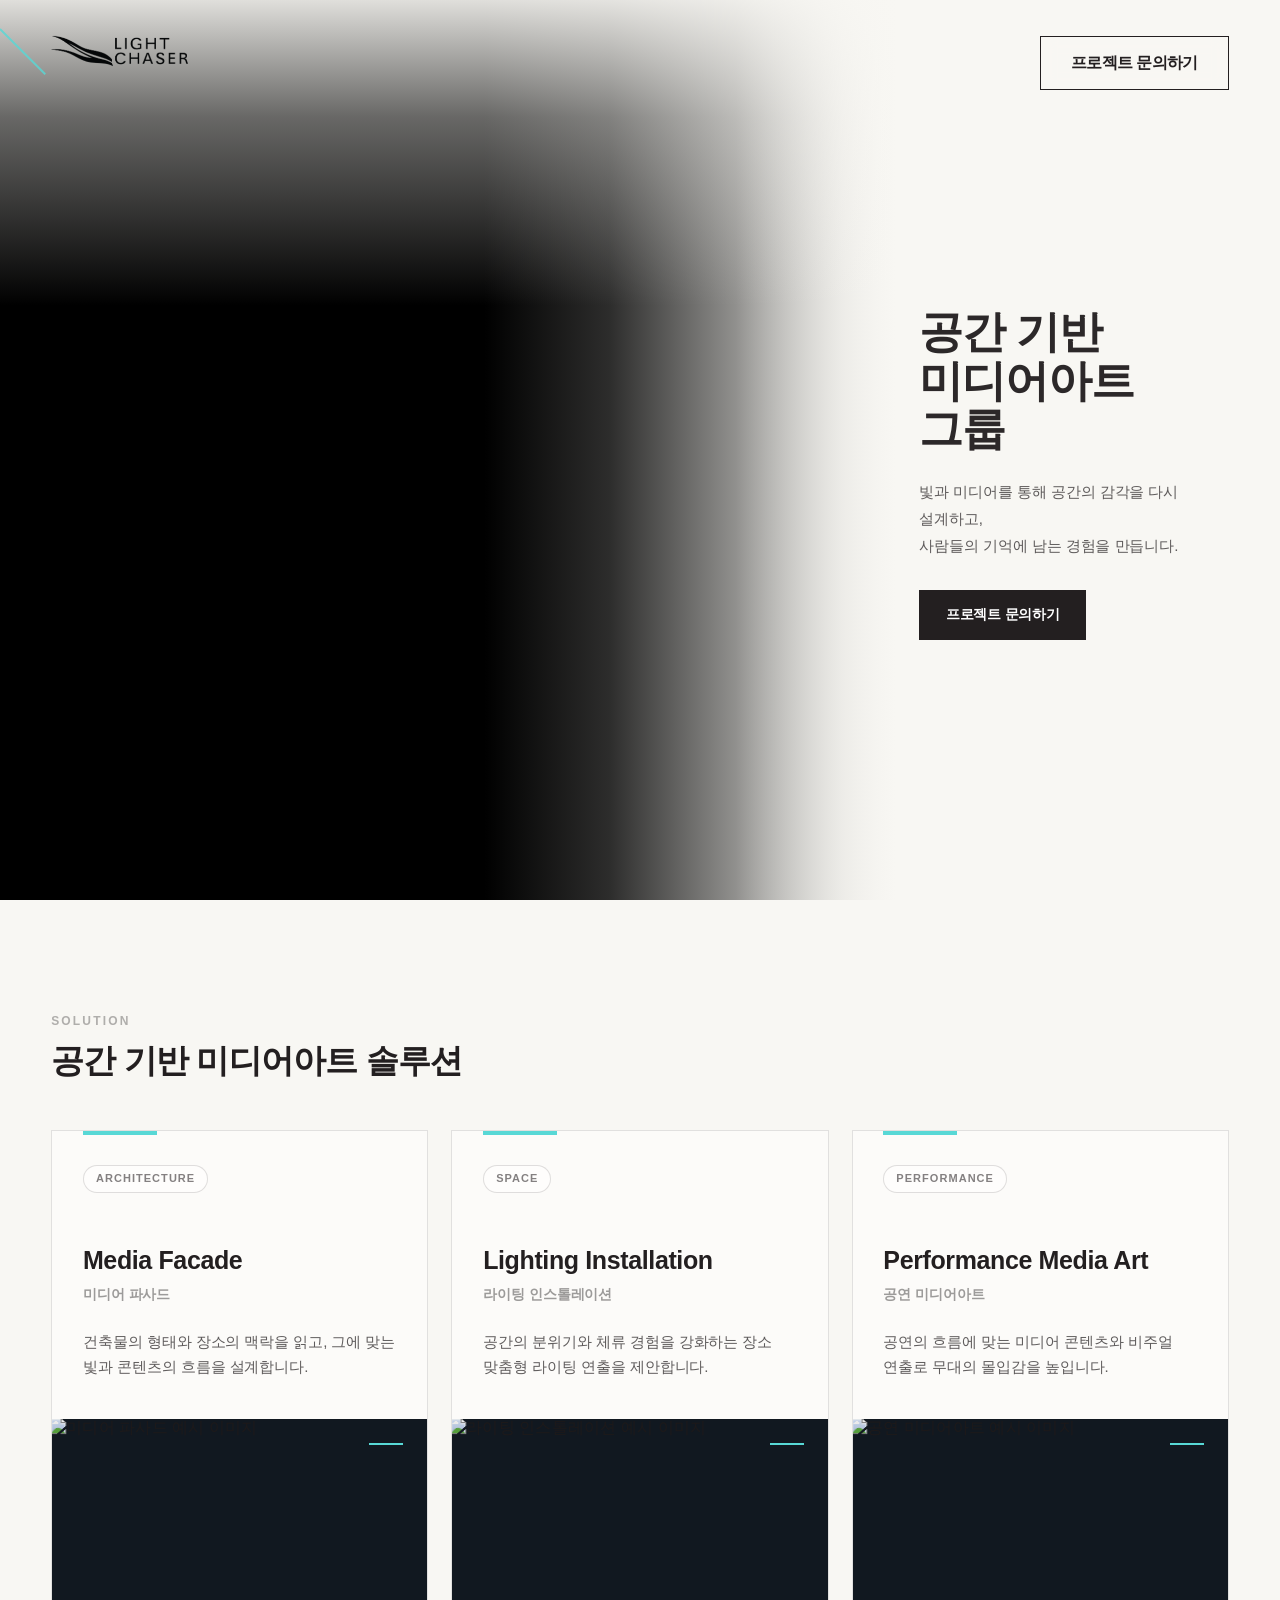
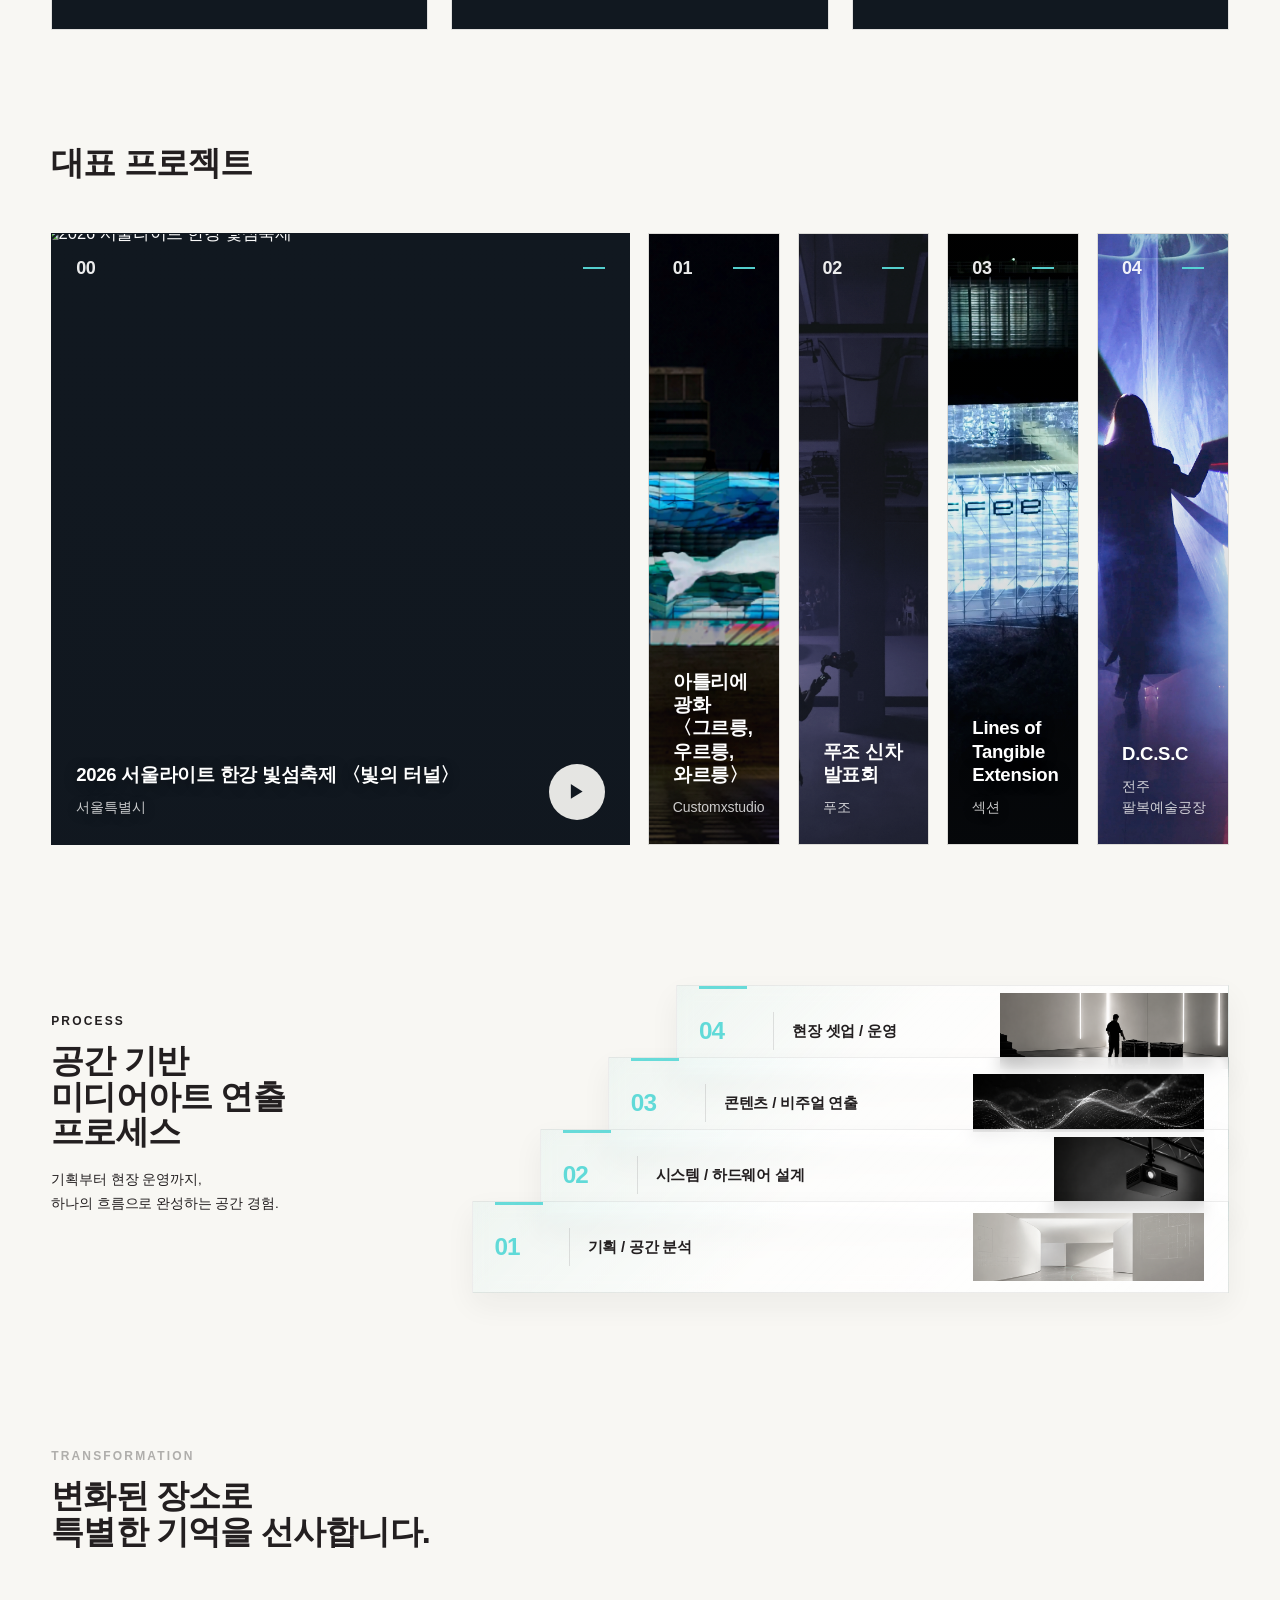
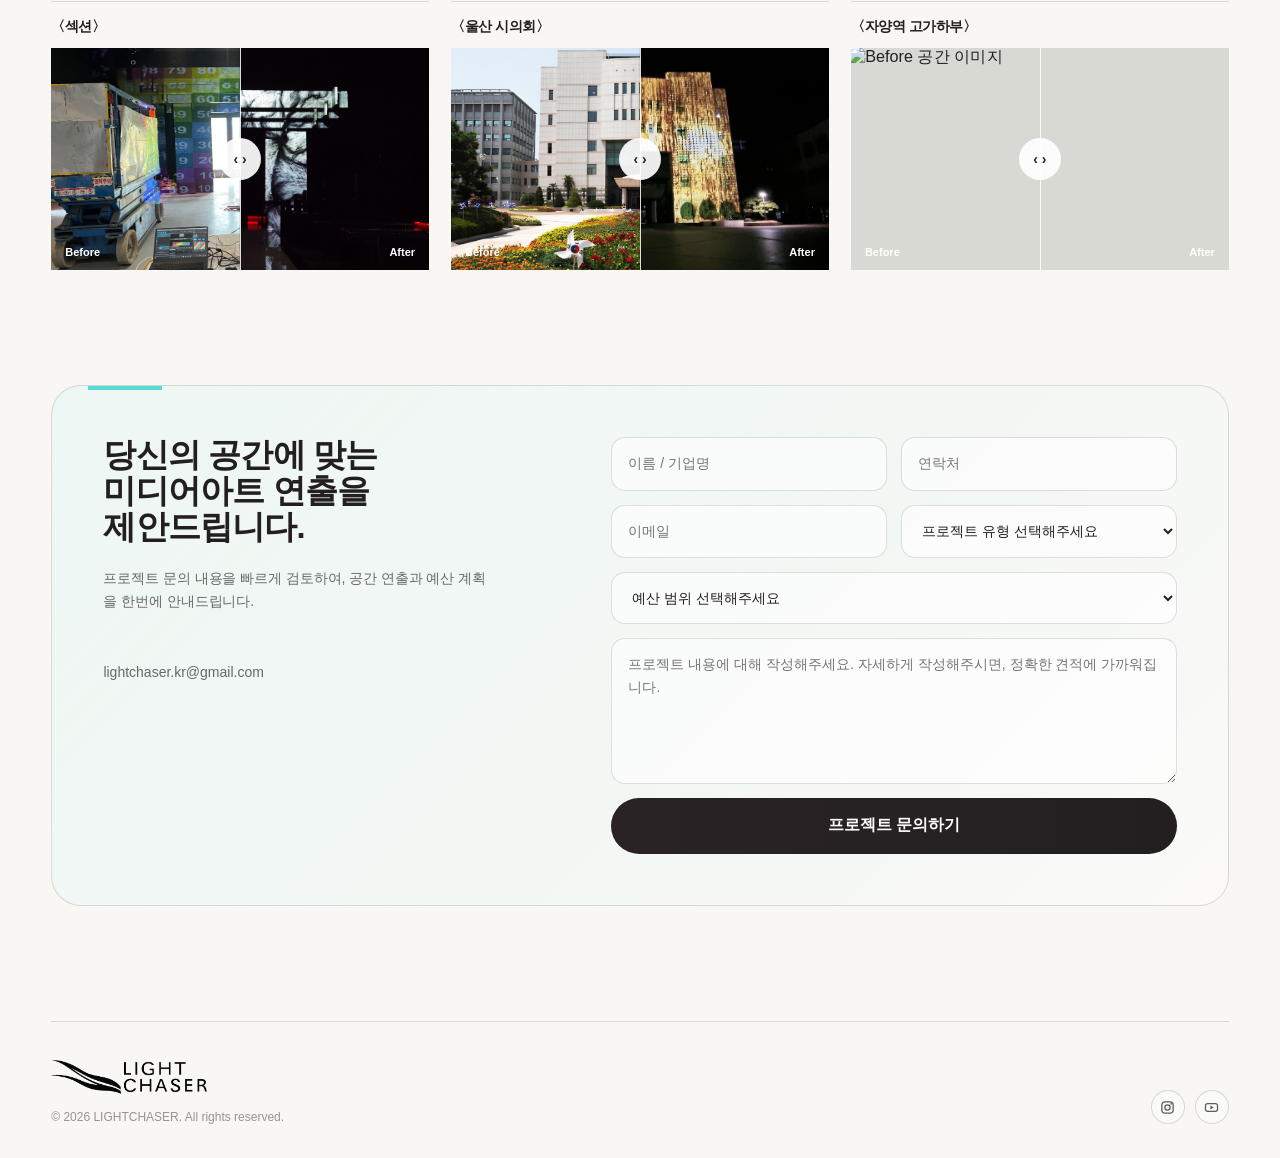
==== index.html @ 4a79f320 "landing Test" ====
<!DOCTYPE html>
<html lang="ko">
  <head>
    <meta charset="UTF-8" />
    <meta name="viewport" content="width=device-width, initial-scale=1.0" />
    <title>Light Chaser Landing</title>

    <style>
      :root {
        --bg: #f8f7f3;
        --black: #231f20;
        --gray: rgba(35, 31, 32, 0.66);
        --gray-soft: rgba(35, 31, 32, 0.42);
        --line: rgba(35, 31, 32, 0.14);
        --line-soft: rgba(35, 31, 32, 0.08);
        --accent: #58d8d6;
        --accent-soft: rgba(88, 216, 214, 0.14);
        --tone-wash: linear-gradient(
          135deg,
          rgba(88, 216, 214, 0.08) 0%,
          rgba(206, 239, 232, 0.18) 55%,
          rgba(255, 255, 255, 0.16) 100%
        );
        --container: min(1500px, calc(100vw - 8vw));
      }

      * {
        box-sizing: border-box;
        margin: 0;
        padding: 0;
      }

      html {
        scroll-behavior: smooth;
      }

      html,
      body {
        width: 100%;
        min-height: 100%;
        background: var(--bg);
        color: var(--black);
        font-family: "SUIT", "Apple SD Gothic Neo", "Noto Sans KR", sans-serif;
        overflow-x: hidden;
      }

      body {
        min-height: 100vh;
      }

      a {
        color: inherit;
        text-decoration: none;
      }

      img,
      iframe {
        display: block;
        max-width: 100%;
      }

      input,
      select,
      textarea,
      button {
        font: inherit;
      }

      button {
        border: none;
        background: none;
      }

      .corner-line {
        position: fixed;
        left: 0;
        top: 28px;
        width: 64px;
        height: 2px;
        background: rgba(88, 216, 214, 0.82);
        transform: rotate(45deg);
        transform-origin: left center;
        z-index: 100;
        pointer-events: none;
      }

      /* ================= HERO ================= */

      .hero {
        width: 100%;
        height: 100svh;
        min-height: 760px;
        position: relative;
        background: var(--bg);
        overflow: hidden;
      }

      .topbar {
        position: fixed;
        top: 34px;
        left: 4vw;
        right: 4vw;
        z-index: 1000;
        display: flex;
        align-items: flex-start;
        justify-content: space-between;
        pointer-events: none;
      }

      .logo,
      .project-btn {
        pointer-events: auto;
      }

      .logo {
        display: inline-flex;
        align-items: center;
      }

      .logo img {
        height: 30px;
        width: auto;
        object-fit: contain;
      }

      .project-btn {
        display: inline-flex;
        align-items: center;
        justify-content: center;
        height: 54px;
        padding: 0 30px;
        border: 1.8px solid var(--black);
        background: rgba(248, 247, 243, 0.74);
        backdrop-filter: blur(8px);
        color: var(--black);
        font-size: 16px;
        font-weight: 800;
        letter-spacing: -0.04em;
        white-space: nowrap;
        transition: all 0.2s ease;
      }

      .project-btn:hover {
        background: var(--black);
        color: #fff;
      }

      .split-hero {
        width: 100%;
        height: 100%;
        display: grid;
        grid-template-columns: 7fr 3fr;
      }

      .media-half {
        position: relative;
        width: 100%;
        height: 100%;
        overflow: hidden;
        background: var(--bg);
      }

      .media-half img,
      .media-half video {
        width: 100%;
        height: 100%;
        object-fit: cover;
        border: 0;
      }
      .hero-video {
        background: #000;
      }

      .media-half::before {
        content: "";
        position: absolute;
        inset: 0;
        z-index: 2;
        pointer-events: none;
        background: linear-gradient(
            to bottom,
            rgba(248, 247, 243, 0.9) 0%,
            rgba(248, 247, 243, 0.42) 13%,
            rgba(248, 247, 243, 0) 34%
          ),
          linear-gradient(
            to right,
            rgba(248, 247, 243, 0) 0%,
            rgba(248, 247, 243, 0) 54%,
            rgba(248, 247, 243, 0.18) 68%,
            rgba(248, 247, 243, 0.58) 82%,
            rgba(248, 247, 243, 0.9) 94%,
            var(--bg) 100%
          );
      }

      .content-half {
        position: relative;
        height: 100%;
        background: var(--bg);
        padding: 120px 3vw 72px 1.8vw;
        display: flex;
        flex-direction: column;
        justify-content: center;
      }

      .content-half::before {
        content: "";
        position: absolute;
        top: 0;
        left: -160px;
        width: 200px;
        height: 100%;
        pointer-events: none;
        background: linear-gradient(
          to right,
          rgba(248, 247, 243, 0),
          var(--bg)
        );
      }

      .content-main {
        position: relative;
        z-index: 3;
        max-width: 420px;
      }

      .headline {
        font-size: clamp(34px, 3.35vw, 56px);
        line-height: 1.08;
        font-weight: 700;
        letter-spacing: -0.035em;
        color: rgba(35, 31, 32, 0.96);
        word-break: keep-all;
      }

      .subline {
        margin-top: 26px;
        max-width: 380px;
        font-size: clamp(14px, 0.95vw, 17px);
        line-height: 1.78;
        font-weight: 500;
        letter-spacing: -0.018em;
        color: rgba(35, 31, 32, 0.68);
        word-break: keep-all;
      }

      .main-cta {
        display: inline-flex;
        align-items: center;
        justify-content: center;
        margin-top: 30px;
        height: 50px;
        padding: 0 26px;
        border: 1.6px solid var(--black);
        background: var(--black);
        color: #fff;
        font-size: 14px;
        font-weight: 700;
        letter-spacing: -0.02em;
        white-space: nowrap;
        transition: all 0.2s ease;
      }

      .main-cta:hover {
        background: transparent;
        color: var(--black);
      }

      /* ================= COMMON ================= */

      .section {
        width: var(--container);
        margin: 0 auto;
        padding: clamp(88px, 9vw, 150px) 0 0;
      }

      .section-head {
        display: grid;
        grid-template-columns: 0.8fr 1.2fr;
        gap: clamp(32px, 5vw, 80px);
        align-items: end;
        margin-bottom: clamp(34px, 4vw, 64px);
      }

      .section-kicker {
        font-size: 12px;
        line-height: 1;
        font-weight: 700;
        letter-spacing: 0.12em;
        color: var(--gray-soft);
        text-transform: uppercase;
        margin-bottom: 16px;
      }

      .section-title {
        font-size: clamp(30px, 3vw, 54px);
        line-height: 1.08;
        font-weight: 700;
        letter-spacing: -0.045em;
      }

      .section-desc {
        font-size: clamp(14px, 1vw, 17px);
        line-height: 1.75;
        font-weight: 500;
        letter-spacing: -0.02em;
        color: var(--gray);
      }

      /* ================= SOLUTION / VISUAL SERVICE CARDS ================= */

      .solution-list {
        display: grid;
        grid-template-columns: repeat(3, 1fr);
        gap: clamp(18px, 1.8vw, 26px);
      }

      .solution-item {
        position: relative;
        min-height: 500px;
        padding: 0;
        display: flex;
        flex-direction: column;
        justify-content: space-between;
        border: 1px solid rgba(35, 31, 32, 0.12);
        background: rgba(255, 255, 255, 0.46);
        overflow: hidden;
        transition: transform 0.3s ease, border-color 0.3s ease,
          box-shadow 0.3s ease, background 0.3s ease;
      }

      .solution-item::before {
        content: "";
        position: absolute;
        top: 0;
        left: clamp(28px, 2.4vw, 38px);
        width: 74px;
        height: 4px;
        background: var(--accent);
        z-index: 3;
      }

      .solution-item:hover {
        transform: translateY(-6px);
        border-color: rgba(35, 31, 32, 0.18);
        box-shadow: 0 22px 46px rgba(35, 31, 32, 0.075);
        background: rgba(255, 255, 255, 0.58);
      }

      .solution-top {
        position: relative;
        z-index: 2;
        padding: clamp(32px, 2.6vw, 44px) clamp(28px, 2.4vw, 38px)
          clamp(26px, 2.2vw, 36px);
      }

      .solution-label {
        display: inline-flex;
        align-items: center;
        justify-content: center;
        height: 28px;
        padding: 0 12px;
        border: 1px solid rgba(35, 31, 32, 0.14);
        border-radius: 999px;
        background: rgba(255, 255, 255, 0.52);
        color: rgba(35, 31, 32, 0.56);
        font-size: 11px;
        line-height: 1;
        font-weight: 760;
        letter-spacing: 0.095em !important;
        text-transform: uppercase;
        margin-bottom: clamp(42px, 4.2vw, 78px);
      }

      .solution-item h3 {
        font-size: clamp(25px, 1.75vw, 32px);
        line-height: 1.16;
        font-weight: 760;
        letter-spacing: -0.015em !important;
        color: var(--black);
        word-break: keep-all;
      }

      .solution-item h3 span {
        display: block;
        margin-top: 9px;
        font-size: clamp(14px, 0.92vw, 16px);
        line-height: 1.35;
        font-weight: 600;
        color: rgba(35, 31, 32, 0.44);
        letter-spacing: -0.005em !important;
      }

      .solution-item p {
        margin-top: 25px;
        max-width: 390px;
        font-size: clamp(15px, 0.95vw, 17px);
        line-height: 1.72;
        font-weight: 520;
        color: rgba(35, 31, 32, 0.72);
        letter-spacing: -0.005em !important;
        word-break: keep-all;
      }

      .solution-visual {
        position: relative;
        width: 100%;
        height: 210px;
        overflow: hidden;
        background: #111820;
      }

      .solution-visual::after {
        content: "";
        position: absolute;
        inset: 0;
        pointer-events: none;
        background: linear-gradient(
          to bottom,
          rgba(17, 24, 32, 0) 0%,
          rgba(17, 24, 32, 0.08) 58%,
          rgba(17, 24, 32, 0.22) 100%
        );
      }

      .solution-visual img {
        width: 100%;
        height: 100%;
        object-fit: cover;
        filter: saturate(0.88) contrast(1.04) brightness(0.92);
        transform: scale(1.01);
        transition: transform 0.45s ease, filter 0.45s ease;
      }

      .solution-item:hover .solution-visual img {
        transform: scale(1.045);
        filter: saturate(1) contrast(1.06) brightness(1);
      }

      .solution-visual-mark {
        position: absolute;
        right: 24px;
        top: 24px;
        z-index: 2;
        width: 34px;
        height: 2px;
        background: var(--accent);
      }

      .tag-row,
      .tag,
      .solution-num {
        display: none;
      }

      /* ================= PROJECT ACCORDION ================= */

      .projects-section {
        width: 100%;
        padding: clamp(88px, 9vw, 150px) 4vw 0;
        background: var(--bg);
        position: relative;
      }

      .projects-inner {
        max-width: 1600px;
        margin: 0 auto;
      }

      .projects-head {
        margin-bottom: clamp(34px, 4vw, 64px);
      }

      .projects-title {
        font-size: clamp(30px, 3vw, 54px);
        line-height: 1.08;
        font-weight: 700;
        letter-spacing: -0.045em;
        color: var(--black);
      }

      .projects-sub {
        margin-top: 12px;
        font-size: 14px;
        line-height: 1.6;
        color: var(--gray);
      }

      .project-accordion {
        display: flex;
        gap: 18px;
        width: 100%;
        height: min(68vh, 680px);
        min-height: 560px;
      }

      .project-panel {
        position: relative;
        flex: 0.72 1 0;
        min-width: 0;
        overflow: hidden;
        border: 1px solid rgba(35, 31, 32, 0.08);
        background: #ecebe7;
        cursor: pointer;
        color: #fff;
        text-align: left;
        transition: flex 0.55s cubic-bezier(0.22, 1, 0.36, 1),
          background 0.35s ease, border-color 0.35s ease;
      }

      .project-panel:hover,
      .project-panel.is-active {
        flex: 3.2 1 0;
        background: #111820;
        border-color: #111820;
      }

      .project-panel-inner {
        position: relative;
        width: 100%;
        height: 100%;
      }

      .project-media {
        position: absolute;
        inset: 0;
        overflow: hidden;
        background: #111820;
      }

      .project-media img,
      .project-media iframe {
        width: 100%;
        height: 100%;
        object-fit: cover;
        display: block;
        transition: opacity 0.35s ease, transform 0.55s ease, filter 0.35s ease;
      }

      .project-media img {
        opacity: 1;
        filter: saturate(1.08) contrast(1.02) brightness(0.98);
        transform: scale(1.01);
      }

      .project-media iframe {
        position: absolute;
        inset: 0;
        border: 0;
        opacity: 0;
        pointer-events: none;
      }

      .project-panel:hover .project-media img,
      .project-panel.is-active .project-media img {
        opacity: 1;
        transform: scale(1.035);
        filter: saturate(1.08) contrast(1.03) brightness(1);
      }

      .project-panel.is-video-on .project-media img {
        opacity: 0;
      }

      .project-panel.is-video-on .project-media iframe {
        opacity: 1;
        pointer-events: auto;
      }

      .project-overlay {
        position: absolute;
        inset: 0;
        z-index: 2;
        pointer-events: none;
        background: linear-gradient(
          to bottom,
          rgba(16, 22, 30, 0.02) 0%,
          rgba(16, 22, 30, 0.04) 40%,
          rgba(16, 22, 30, 0.34) 100%
        );
      }

      .project-panel.is-playing .project-overlay {
        opacity: 0;
      }

      .project-meta-top {
        position: absolute;
        top: 24px;
        left: 24px;
        right: 24px;
        z-index: 3;
        display: flex;
        justify-content: space-between;
        align-items: center;
        pointer-events: none;
      }

      .project-index {
        font-size: 18px;
        font-weight: 750;
        letter-spacing: -0.02em;
        color: rgba(255, 255, 255, 0.92);
      }

      .project-line {
        width: 22px;
        height: 2px;
        background: rgba(88, 216, 214, 0.95);
      }

      .project-content {
        position: absolute;
        left: 24px;
        right: 24px;
        bottom: 26px;
        z-index: 3;
        transition: transform 0.35s ease, opacity 0.35s ease;
        pointer-events: none;
      }

      .project-name {
        font-size: clamp(17px, 1.35vw, 26px);
        line-height: 1.22;
        font-weight: 760;
        letter-spacing: -0.04em;
        color: #fff;
        text-shadow: 0 2px 14px rgba(0, 0, 0, 0.35);
        word-break: keep-all;
      }

      .project-client {
        margin-top: 10px;
        font-size: 13px;
        line-height: 1.45;
        font-weight: 500;
        color: rgba(255, 255, 255, 0.78);
        text-shadow: 0 2px 12px rgba(0, 0, 0, 0.35);
        word-break: keep-all;
      }

      .project-play {
        position: absolute;
        right: 24px;
        bottom: 24px;
        z-index: 4;
        width: 56px;
        height: 56px;
        border-radius: 50%;
        background: rgba(248, 247, 243, 0.92);
        color: #111820;
        font-size: 18px;
        display: grid;
        place-items: center;
        pointer-events: none;
        opacity: 0;
        transform: scale(0.92);
        transition: opacity 0.3s ease, transform 0.3s ease, background 0.3s ease;
      }

      .project-panel:hover .project-play,
      .project-panel.is-active .project-play {
        opacity: 1;
        transform: scale(1);
      }

      .project-panel.is-playing .project-play,
      .project-panel.is-playing .project-content,
      .project-panel.is-playing .project-meta-top {
        opacity: 0;
      }

      /* ================= PROCESS / STRATA STACK / FIXED VERSION ================= */

      .process-section {
        width: 100%;
        padding: clamp(76px, 7.2vw, 118px) 4vw 42px;
        background: var(--bg);
        overflow: hidden;
      }

      .process-inner {
        width: min(1540px, 100%);
        margin: 0 auto;
        display: grid;
        grid-template-columns: 0.32fr 0.68fr;
        gap: clamp(42px, 5vw, 78px);
        align-items: center;
      }

      .process-head {
        align-self: center;
      }

      .process-title {
        margin-top: 16px;
        font-size: clamp(28px, 2.55vw, 40px);
        line-height: 1.12;
        font-weight: 740;
        letter-spacing: -0.05em;
        color: var(--black);
        word-break: keep-all;
      }

      .process-desc {
        margin-top: 18px;
        max-width: 310px;
        font-size: clamp(13px, 0.9vw, 15px);
        line-height: 1.68;
        font-weight: 500;
        letter-spacing: -0.025em;
        color: var(--gray);
        word-break: keep-all;
      }

      .process-stack {
        position: relative;
        min-height: 356px;
        isolation: isolate;
      }

      .process-layer {
        position: absolute;
        right: 0;
        height: 92px;
        display: grid;
        grid-template-columns: 56px 1px minmax(190px, 1fr) clamp(
            120px,
            15vw,
            240px
          );
        align-items: center;
        gap: 18px;
        padding: 0 24px 0 22px;
        background: rgba(255, 255, 255, 0.72);
        border: 1px solid rgba(35, 31, 32, 0.07);
        box-shadow: 0 10px 26px rgba(35, 31, 32, 0.045);
        backdrop-filter: blur(8px);
        overflow: hidden;
        transition: transform 0.24s ease, background 0.24s ease,
          box-shadow 0.24s ease;
      }

      .layer-01 {
        bottom: 0;
        width: 100%;
        z-index: 4;
      }
      .layer-02 {
        bottom: 72px;
        width: 91%;
        z-index: 3;
      }
      .layer-03 {
        bottom: 144px;
        width: 82%;
        z-index: 2;
      }
      .layer-04 {
        bottom: 216px;
        width: 73%;
        z-index: 1;
      }

      .process-layer:hover {
        transform: translateX(-5px);
        background: rgba(255, 255, 255, 0.86);
        box-shadow: 0 14px 34px rgba(35, 31, 32, 0.06);
      }

      .process-number {
        font-size: clamp(24px, 1.95vw, 34px);
        line-height: 1;
        font-weight: 760;
        letter-spacing: -0.04em;
        color: rgba(128, 255, 206, 0.96);
      }

      .process-line {
        width: 1px;
        height: 38px;
        background: rgba(35, 31, 32, 0.13);
      }

      .process-copy h3 {
        font-size: clamp(14px, 1.08vw, 18px);
        line-height: 1.25;
        font-weight: 740;
        letter-spacing: -0.04em;
        color: var(--black);
        word-break: keep-all;
      }

      .process-copy p {
        margin-top: 5px;
        font-size: clamp(11.5px, 0.78vw, 13px);
        line-height: 1.5;
        font-weight: 500;
        letter-spacing: -0.02em;
        color: rgba(35, 31, 32, 0.62);
        word-break: keep-all;
      }

      .process-image {
        justify-self: end;
        overflow: hidden;
        background: rgba(255, 255, 255, 0.18);
        box-shadow: 0 8px 22px rgba(35, 31, 32, 0.08);
        display: flex;
        align-items: center;
        justify-content: center;
      }

      .process-image img {
        width: 100%;
        height: 100%;
        object-fit: contain;
        filter: grayscale(0.25) contrast(1.04) brightness(0.98);
        transform: scale(1);
        transition: all 0.38s ease;
      }

      .process-layer:hover .process-image img {
        filter: grayscale(0) contrast(1.04) brightness(1);
        transform: scale(1.015);
      }

      /* 이미지는 '밖으로 튀어나오지 않고', 같은 위치 안에서 비율만 다르게 */
      .layer-01 .process-image {
        width: 100%;
        max-width: 230px;
        height: 68px;
      }
      .layer-02 .process-image {
        width: 100%;
        max-width: 150px;
        height: 76px;
      }
      .layer-03 .process-image {
        width: 100%;
        max-width: 230px;
        height: 58px;
      }
      .layer-04 .process-image {
        width: 100%;
        max-width: 150px;
        height: 76px;
      }

      /* 섹션 타이틀 톤 정리 */
      .section-title,
      .projects-title,
      .process-title {
        font-weight: 740;
        letter-spacing: -0.05em;
      }

      /* PROCESS image crop fix */
      .process-image img {
        object-fit: contain !important;
      }

      /* ================= TRANSFORM ================= */

      .transform-grid {
        display: grid;
        grid-template-columns: repeat(3, 1fr);
        gap: 22px;
      }

      .transform-card {
        border-top: 1px solid var(--line);
        padding-top: 16px;
      }

      .transform-card h3 {
        font-size: 14px;
        font-weight: 700;
        letter-spacing: -0.03em;
        margin-bottom: 12px;
      }

      .compare {
        position: relative;
        overflow: hidden;
      }

      .compare img {
        width: 100%;
        aspect-ratio: 1.7 / 1;
        object-fit: cover;
        filter: saturate(0.92);
      }

      .compare::before {
        content: "";
        position: absolute;
        inset: 0;
        background: linear-gradient(
          to right,
          rgba(35, 31, 32, 0.38) 0%,
          rgba(35, 31, 32, 0.38) 49.8%,
          rgba(255, 255, 255, 0) 50%,
          rgba(255, 255, 255, 0) 100%
        );
      }

      .compare-line {
        position: absolute;
        top: 0;
        bottom: 0;
        left: 50%;
        width: 1px;
        background: rgba(255, 255, 255, 0.86);
      }

      .compare-handle {
        position: absolute;
        left: 50%;
        top: 50%;
        width: 42px;
        height: 42px;
        transform: translate(-50%, -50%);
        border-radius: 50%;
        background: rgba(255, 255, 255, 0.92);
        display: grid;
        place-items: center;
        font-size: 14px;
        font-weight: 800;
      }

      .compare-labels {
        position: absolute;
        left: 14px;
        right: 14px;
        bottom: 12px;
        display: flex;
        justify-content: space-between;
        color: #fff;
        font-size: 11px;
        font-weight: 700;
      }

      /* ================= CONTACT ================= */

      .contact {
        padding-bottom: clamp(90px, 9vw, 150px);
      }

      .contact-box {
        position: relative;
        border: 1px solid var(--line);
        border-radius: 30px;
        background: var(--tone-wash), rgba(255, 255, 255, 0.3);
        padding: clamp(28px, 4vw, 56px);
        display: grid;
        grid-template-columns: 0.88fr 1.12fr;
        gap: clamp(34px, 5vw, 80px);
        overflow: hidden;
      }

      .contact-box::before {
        content: "";
        position: absolute;
        top: 0;
        left: 36px;
        width: 74px;
        height: 4px;
        background: var(--accent);
      }

      .contact-copy h2 {
        font-size: clamp(30px, 3vw, 54px);
        line-height: 1.15;
        font-weight: 700;
        letter-spacing: -0.045em;
      }

      .contact-copy p {
        margin-top: 22px;
        max-width: 390px;
        font-size: 14px;
        line-height: 1.75;
        color: var(--gray);
      }

      .contact-info {
        margin-top: 48px;
        display: grid;
        gap: 12px;
        font-size: 14px;
        color: var(--gray);
      }

      .form {
        display: grid;
        grid-template-columns: 1fr 1fr;
        gap: 14px;
      }

      .form input,
      .form select,
      .form textarea {
        width: 100%;
        min-height: 52px;
        padding: 14px 16px;
        border: 1px solid var(--line);
        border-radius: 14px;
        background: rgba(255, 255, 255, 0.62);
        color: var(--black);
        outline: none;
      }

      .form textarea {
        grid-column: 1 / -1;
        min-height: 146px;
        resize: vertical;
        line-height: 1.6;
      }

      .form .full {
        grid-column: 1 / -1;
      }

      .form button {
        grid-column: 1 / -1;
        height: 56px;
        border: none;
        border-radius: 999px;
        background: linear-gradient(90deg, #2a2326 0%, #231f20 100%);
        color: #fff;
        font-weight: 700;
        cursor: pointer;
      }

      /* ================= FOOTER ================= */

      .footer {
        width: var(--container);
        margin: 0 auto;
        padding: 38px 0 34px;
        border-top: 1px solid var(--line);
        display: flex;
        justify-content: space-between;
        align-items: flex-end;
        gap: 28px;
      }

      .footer-logo img {
        height: 34px;
        width: auto;
      }

      .footer-copy {
        margin-top: 16px;
        font-size: 12px;
        color: rgba(35, 31, 32, 0.46);
      }

      .footer-links {
        display: flex;
        align-items: center;
        gap: 12px;
        font-size: 12px;
        color: var(--gray);
      }

      .footer-text-links {
        display: flex;
        align-items: center;
        gap: 18px;
      }

      .footer-socials {
        display: flex;
        align-items: center;
        gap: 10px;
        margin-left: 10px;
      }

      .social-icon {
        width: 34px;
        height: 34px;
        display: inline-flex;
        align-items: center;
        justify-content: center;
        border: 1px solid rgba(35, 31, 32, 0.16);
        border-radius: 999px;
        color: rgba(35, 31, 32, 0.72);
        background: rgba(255, 255, 255, 0.36);
        transition: transform 0.2s ease, color 0.2s ease, border-color 0.2s ease,
          background 0.2s ease;
      }

      .social-icon svg {
        width: 17px;
        height: 17px;
        display: block;
      }

      .social-icon:hover {
        transform: translateY(-2px);
        color: var(--black);
        border-color: rgba(35, 31, 32, 0.34);
        background: rgba(255, 255, 255, 0.72);
      }

      /* ================= TYPOGRAPHY CONSISTENCY ================= */

      .section-title,
      .projects-title,
      .process-title,
      .contact-copy h2 {
        font-size: clamp(28px, 2.55vw, 42px);
        line-height: 1.1;
        font-weight: 740;
        letter-spacing: -0.045em;
      }

      .section-kicker {
        font-size: 12px;
        letter-spacing: 0.14em;
        color: rgba(35, 31, 32, 0.38);
      }

      /* ================= PROCESS / ORANGE FINAL OVERRIDE ================= */

      .process-section .section-kicker,
      .process-section .process-title,
      .process-section .process-desc {
        color: inherit;
      }

      .process-number {
        color: rgba(88, 216, 214, 0.95) !important;
      }

      .process-layer {
        background: linear-gradient(
          135deg,
          rgba(88, 216, 214, 0.06) 0%,
          rgba(255, 255, 255, 0.72) 42%,
          rgba(255, 255, 255, 0.88) 100%
        ) !important;
        border-color: rgba(35, 31, 32, 0.08) !important;
        box-shadow: 0 12px 30px rgba(35, 31, 32, 0.055) !important;
      }

      .process-layer::before {
        content: "";
        position: absolute;
        top: 0;
        left: 22px;
        width: 48px;
        height: 3px;
        background: var(--accent);
        opacity: 0.9;
        z-index: 3;
      }

      .process-line {
        background: rgba(35, 31, 32, 0.12) !important;
      }

      .process-image img {
        filter: grayscale(0.2) contrast(1.02) brightness(1) !important;
      }

      .process-layer:hover {
        background: linear-gradient(
          135deg,
          rgba(88, 216, 214, 0.08) 0%,
          rgba(255, 255, 255, 0.82) 46%,
          rgba(255, 255, 255, 0.96) 100%
        ) !important;
      }

      @media (max-width: 860px) {
        .process-layer::before {
          left: 18px;
          width: 40px;
        }
      }

      /* ================= RESPONSIVE ================= */

      @media (max-width: 1180px) {
        .solution-list,
        .transform-grid {
          grid-template-columns: 1fr;
        }

        .solution-item {
          border-right: none;
          border-bottom: 1px solid var(--line-soft);
        }

        .solution-item:last-child {
          border-bottom: none;
        }

        .contact-box {
          grid-template-columns: 1fr;
        }

        .project-accordion {
          min-height: 540px;
          gap: 14px;
        }

        .project-panel:hover,
        .project-panel.is-active {
          flex: 2.4 1 0;
        }

        .process-inner {
          grid-template-columns: 1fr;
          gap: 34px;
        }

        .process-desc {
          max-width: 520px;
        }

        .process-stack {
          min-height: 320px;
        }

        .layer-01 {
          width: 100%;
        }

        .layer-02 {
          width: 91%;
        }

        .layer-03 {
          width: 82%;
        }

        .layer-04 {
          width: 73%;
        }
      }

      @media (max-height: 850px) {
        .hero {
          min-height: 700px;
        }

        .topbar {
          top: 26px;
        }

        .project-btn {
          height: 48px;
          padding: 0 26px;
          font-size: 15px;
        }

        .content-half {
          padding-top: 104px;
          padding-bottom: 52px;
        }

        .headline {
          font-size: clamp(32px, 3.05vw, 50px);
        }

        .subline {
          margin-top: 24px;
          font-size: clamp(14px, 0.9vw, 16px);
        }

        .main-cta {
          margin-top: 26px;
          height: 48px;
        }
      }

      @media (max-width: 860px) {
        :root {
          --container: calc(100vw - 44px);
        }

        .corner-line {
          top: 22px;
          width: 48px;
        }

        .hero {
          height: auto;
          min-height: 100svh;
          overflow: visible;
          padding-bottom: 54px;
        }

        .topbar {
          position: fixed;
          top: 26px;
          left: 22px;
          right: 22px;
          align-items: center;
        }

        .logo img {
          height: 24px;
        }

        .project-btn {
          height: 42px;
          padding: 0 16px;
          border-width: 1.5px;
          background: rgba(248, 247, 243, 0.72);
          backdrop-filter: blur(8px);
          font-size: 13px;
          font-weight: 800;
        }

        .split-hero {
          display: flex;
          flex-direction: column;
          height: auto;
        }

        .media-half {
          order: 1;
          width: 100%;
          height: 56svh;
          min-height: 410px;
          max-height: 620px;
        }

        .media-half::before {
          background: linear-gradient(
            to bottom,
            rgba(248, 247, 243, 0.92) 0%,
            rgba(248, 247, 243, 0.34) 20%,
            rgba(248, 247, 243, 0) 46%,
            rgba(248, 247, 243, 0) 68%,
            rgba(248, 247, 243, 0.4) 86%,
            var(--bg) 100%
          );
        }

        .content-half {
          order: 2;
          height: auto;
          padding: 0 22px 0;
          margin-top: -18px;
          background: transparent;
          display: block;
        }

        .content-half::before {
          display: none;
        }

        .content-main {
          max-width: 100%;
        }

        .headline {
          font-size: clamp(36px, 10vw, 52px);
          line-height: 1.03;
        }

        .subline {
          max-width: 100%;
          font-size: 15px;
        }

        .section {
          padding-top: 86px;
        }

        .section-head {
          grid-template-columns: 1fr;
          gap: 18px;
          margin-bottom: 28px;
        }

        .solution-item {
          min-height: auto;
          padding: 28px 0;
        }

        .solution-num {
          margin-bottom: 34px;
        }

        .projects-section {
          padding: 86px 22px 0;
        }

        .projects-head {
          margin-bottom: 28px;
        }

        .projects-title {
          font-size: clamp(30px, 8vw, 42px);
          line-height: 1.06;
        }

        .projects-sub {
          font-size: 13px;
        }

        .project-accordion {
          display: flex;
          flex-direction: column;
          height: auto;
          min-height: auto;
          gap: 12px;
        }

        .project-panel {
          flex: none !important;
          height: 108px;
          min-height: 108px;
          transition: height 0.42s cubic-bezier(0.22, 1, 0.36, 1),
            background 0.35s ease, border-color 0.35s ease;
        }

        .project-panel.is-active {
          height: 340px;
          background: #111820;
          border-color: #111820;
        }

        .project-panel:hover {
          flex: none;
        }

        .project-panel .project-media img {
          opacity: 1;
          filter: saturate(1.08) contrast(1.02) brightness(0.98);
        }

        .project-panel.is-active .project-media img {
          opacity: 1;
          filter: saturate(1.08) contrast(1.03) brightness(1);
        }

        .project-panel.is-video-on .project-media img {
          opacity: 0;
        }

        .project-panel.is-video-on .project-media iframe {
          opacity: 1;
        }

        .project-meta-top {
          top: 18px;
          left: 18px;
          right: 18px;
        }

        .project-index {
          font-size: 15px;
        }

        .project-content {
          left: 18px;
          right: 18px;
          bottom: 18px;
        }

        .project-name {
          font-size: 21px;
        }

        .project-client {
          margin-top: 8px;
          font-size: 13px;
        }

        .project-play {
          right: 18px;
          bottom: 18px;
          width: 46px;
          height: 46px;
          font-size: 16px;
        }

        .process-section {
          padding: 72px 22px 0;
        }

        .process-inner {
          width: 100%;
          display: block;
        }

        .process-title {
          margin-top: 16px;
          font-size: clamp(28px, 7.8vw, 36px);
          line-height: 1.12;
        }

        .process-desc {
          margin-top: 15px;
          max-width: 100%;
          font-size: 14px;
          line-height: 1.65;
        }

        .process-stack {
          margin-top: 30px;
          min-height: auto;
          display: flex;
          flex-direction: column-reverse;
          gap: 10px;
        }

        .process-layer {
          position: relative;
          right: auto;
          bottom: auto;
          width: 100% !important;
          height: auto;
          min-height: 86px;
          grid-template-columns: 46px 1px 1fr 74px;
          gap: 12px;
          padding: 14px 0 14px 16px;
        }

        .process-number {
          font-size: 24px;
        }

        .process-line {
          height: 34px;
        }

        .process-copy h3 {
          font-size: 15px;
        }

        .process-copy p {
          margin-top: 4px;
          font-size: 12px;
          line-height: 1.45;
        }

        .process-image {
          width: 74px;
          height: 100%;
        }

        .process-layer:hover {
          transform: none;
        }

        .form {
          grid-template-columns: 1fr;
        }

        .form textarea,
        .form .full,
        .form button {
          grid-column: 1;
        }

        .footer {
          display: block;
        }

        .footer-links {
          margin-top: 28px;
          flex-wrap: wrap;
          align-items: center;
        }

        .footer-socials {
          margin-left: 0;
        }
      }

      /* ================= PROCESS RESPONSIVE ================= */

      @media (max-width: 1180px) {
        .process-inner {
          grid-template-columns: 1fr;
          gap: 34px;
        }

        .process-desc {
          max-width: 520px;
        }

        .process-stack {
          min-height: 340px;
        }

        .layer-01 {
          width: 100%;
        }
        .layer-02 {
          width: 90%;
        }
        .layer-03 {
          width: 80%;
        }
        .layer-04 {
          width: 70%;
        }
      }

      @media (max-width: 860px) {
        .process-section {
          padding: 72px 22px 20px;
        }

        .process-inner {
          width: 100%;
          display: block;
        }

        .process-title {
          margin-top: 16px;
          font-size: clamp(28px, 7.8vw, 36px);
          line-height: 1.12;
        }

        .process-desc {
          margin-top: 15px;
          max-width: 100%;
          font-size: 14px;
          line-height: 1.65;
        }

        .process-stack {
          margin-top: 30px;
          min-height: auto;
          display: flex;
          flex-direction: column-reverse;
          gap: 10px;
        }

        .process-layer,
        .layer-01,
        .layer-02,
        .layer-03,
        .layer-04 {
          position: relative;
          right: auto;
          bottom: auto;
          top: auto;
          width: 100% !important;
          height: auto;
          min-height: 98px;
          display: grid;
          grid-template-columns: 44px 1px 1fr 82px;
          gap: 12px;
          padding: 14px 14px 14px 16px;
          overflow: hidden;
        }

        .process-number {
          font-size: 23px;
        }
        .process-line {
          height: 34px;
        }
        .process-copy h3 {
          font-size: 15px;
        }
        .process-copy p {
          margin-top: 4px;
          font-size: 12px;
          line-height: 1.45;
        }

        .layer-01 .process-image,
        .layer-02 .process-image,
        .layer-03 .process-image,
        .layer-04 .process-image {
          width: 82px;
          height: 70px;
        }

        .process-layer:hover {
          transform: none;
        }
      }

      /* ================= PROCESS IMAGE BACKGROUND CLEAN FIX ================= */
      .process-layer {
        grid-template-columns: 56px 1px minmax(190px, 1fr) clamp(
            180px,
            18vw,
            280px
          ) !important;
      }

      .process-image {
        background: transparent !important;
        box-shadow: none !important;
      }

      .process-image img {
        width: 100% !important;
        height: 100% !important;
        object-fit: cover !important;
        background: transparent !important;
      }

      .layer-01 .process-image,
      .layer-03 .process-image,
      .layer-04 .process-image {
        width: 100% !important;
        max-width: none !important;
      }

      .layer-02 .process-image {
        width: 150px !important;
        max-width: 150px !important;
      }

      @media (max-width: 860px) {
        .process-layer,
        .layer-01,
        .layer-02,
        .layer-03,
        .layer-04 {
          grid-template-columns: 44px 1px 1fr 104px !important;
        }

        .layer-01 .process-image,
        .layer-02 .process-image,
        .layer-03 .process-image,
        .layer-04 .process-image {
          width: 104px !important;
          max-width: 104px !important;
          height: 70px !important;
        }
      }

      /* ================= READABILITY / TYPOGRAPHY FINAL FIX ================= */
      body {
        -webkit-font-smoothing: antialiased;
        text-rendering: optimizeLegibility;
      }

      .headline,
      .section-title,
      .projects-title,
      .process-title,
      .contact-copy h2 {
        letter-spacing: -0.025em !important;
      }

      .solution-item h3,
      .project-name,
      .process-copy h3 {
        letter-spacing: -0.015em !important;
      }

      .subline,
      .section-desc,
      .solution-item p,
      .project-client,
      .process-desc,
      .process-copy p,
      .contact-copy p,
      .tag {
        letter-spacing: -0.005em !important;
      }

      .headline {
        font-size: clamp(38px, 3.45vw, 58px);
        line-height: 1.1;
        font-weight: 760;
      }

      .subline {
        margin-top: 24px;
        max-width: 390px;
        font-size: clamp(15px, 0.95vw, 17px);
        line-height: 1.82;
        font-weight: 520;
        color: rgba(35, 31, 32, 0.72);
      }

      .section-kicker {
        letter-spacing: 0.18em !important;
        font-weight: 760;
        color: rgba(35, 31, 32, 0.34);
      }

      .solution-item {
        min-height: 350px;
        padding: clamp(32px, 2.8vw, 46px);
      }

      .solution-num {
        font-size: 16px;
        font-weight: 720;
        color: rgba(35, 31, 32, 0.46) !important;
        margin-bottom: 76px;
        letter-spacing: -0.005em !important;
      }

      .solution-item h3 {
        font-size: clamp(25px, 1.75vw, 32px);
        line-height: 1.18;
        font-weight: 760;
      }

      .solution-item h3 span {
        margin-top: 9px;
        font-size: clamp(14px, 0.9vw, 16px);
        line-height: 1.35;
        font-weight: 600;
        color: rgba(35, 31, 32, 0.44);
        letter-spacing: -0.005em !important;
      }

      .solution-item p {
        margin-top: 28px;
        font-size: clamp(15px, 0.95vw, 17px);
        line-height: 1.72;
        font-weight: 520;
        color: rgba(35, 31, 32, 0.72);
      }

      .tag {
        height: 34px;
        padding: 0 15px;
        font-size: 13px;
        font-weight: 520;
        color: rgba(35, 31, 32, 0.62);
      }

      .project-name {
        font-size: clamp(18px, 1.45vw, 27px);
        line-height: 1.26;
        font-weight: 760;
      }

      .project-client {
        margin-top: 10px;
        font-size: 14px;
        line-height: 1.5;
        font-weight: 520;
      }

      .process-copy h3 {
        font-size: clamp(15px, 1.08vw, 18px);
        line-height: 1.35;
        font-weight: 760;
      }

      .process-number {
        font-size: clamp(24px, 1.9vw, 32px);
        font-weight: 760;
      }

      .process-desc {
        font-size: clamp(13.5px, 0.92vw, 15.5px);
        line-height: 1.72;
        color: rgba(35, 31, 32, 0.72);
      }

      .contact-copy p,
      .contact-info,
      .form input,
      .form select,
      .form textarea {
        font-size: 14px;
        line-height: 1.65;
      }

      .topbar {
        position: fixed !important;
        top: 28px !important;
        left: 4vw !important;
        right: 4vw !important;
        z-index: 1000 !important;
        padding: 8px 0;
      }

      @media (max-width: 860px) {
        .headline {
          font-size: clamp(38px, 10vw, 54px);
          line-height: 1.07;
        }

        .solution-item {
          min-height: auto;
          padding: 30px 24px;
        }

        .solution-num {
          margin-bottom: 36px;
          font-size: 15px;
        }

        .solution-item h3 {
          font-size: 24px;
        }

        .solution-item p {
          font-size: 15px;
          line-height: 1.7;
        }
      }

      /* ================= SOLUTION VISUAL CARD FINAL OVERRIDE ================= */
      .solution-item {
        min-height: 500px !important;
        padding: 0 !important;
      }

      .solution-item h3 {
        letter-spacing: -0.015em !important;
      }

      .solution-item p {
        margin-top: 25px !important;
      }

      @media (max-width: 1180px) {
        .solution-list {
          grid-template-columns: 1fr !important;
        }

        .solution-item {
          min-height: auto !important;
          display: grid;
          grid-template-columns: 1fr 0.85fr;
          align-items: stretch;
        }

        .solution-top {
          padding: 34px 32px !important;
        }

        .solution-label {
          margin-bottom: 54px;
        }

        .solution-visual {
          height: 100%;
          min-height: 280px;
        }
      }

      @media (max-width: 860px) {
        .solution-item {
          display: flex;
          min-height: auto !important;
        }

        .solution-top {
          padding: 32px 24px 28px !important;
        }

        .solution-label {
          margin-bottom: 42px;
        }

        .solution-visual {
          height: 210px;
          min-height: 210px;
        }
      }

      /* ================= TRANSFORM TWO-IMAGE COMPARE HOVER FIX ================= */
      .compare {
        --split: 50%;
        position: relative;
        overflow: hidden;
        aspect-ratio: 1.7 / 1;
        background: #d9d9d4;
        cursor: ew-resize;
        isolation: isolate;
      }

      .compare::before {
        display: none !important;
      }

      .compare img {
        position: absolute;
        inset: 0;
        width: 100% !important;
        height: 100% !important;
        object-fit: cover;
        aspect-ratio: auto !important;
        transition: clip-path 0.32s cubic-bezier(0.22, 1, 0.36, 1),
          filter 0.32s ease, transform 0.42s ease;
      }

      .before-img {
        z-index: 1;
        filter: grayscale(1) brightness(0.72) contrast(1.02);
        transform: scale(1.01);
      }

      .after-img {
        z-index: 2;
        clip-path: inset(0 0 0 var(--split));
        filter: saturate(0.96) contrast(1.04) brightness(0.98);
        transform: scale(1.01);
      }

      .compare:hover .before-img,
      .compare:hover .after-img {
        transform: scale(1.035);
      }

      .compare-line {
        left: var(--split) !important;
        z-index: 3;
        transition: left 0.32s cubic-bezier(0.22, 1, 0.36, 1);
      }

      .compare-handle {
        left: var(--split) !important;
        z-index: 4;
        transition: left 0.32s cubic-bezier(0.22, 1, 0.36, 1),
          transform 0.32s ease, background 0.32s ease;
      }

      .compare:hover .compare-handle {
        transform: translate(-50%, -50%) scale(1.06);
        background: rgba(255, 255, 255, 0.98);
      }

      .compare-labels {
        z-index: 4;
        pointer-events: none;
      }
    </style>
  </head>

  <body>
    <div class="corner-line"></div>

    <main class="hero">
      <header class="topbar">
        <a href="#" class="logo" aria-label="Light Chaser">
          <img src="img/lc_logo.png" alt="Light Chaser Logo" />
        </a>

        <a href="#contact" class="project-btn">프로젝트 문의하기</a>
      </header>

      <section class="split-hero">
        <section class="media-half">
          <video
            class="hero-video"
            src="img/hero.mp4"
            autoplay
            muted
            loop
            playsinline
          ></video>
        </section>

        <section class="content-half">
          <div class="content-main">
            <h1 class="headline">
              공간 기반<br />
              미디어아트<br />
              그룹
            </h1>

            <p class="subline">
              빛과 미디어를 통해 공간의 감각을 다시 설계하고, <br />
              사람들의 기억에 남는 경험을 만듭니다.
            </p>

            <a href="#contact" class="main-cta">프로젝트 문의하기</a>
          </div>
        </section>
      </section>
    </main>

    <section class="section" id="solution">
      <div class="section-head">
        <div>
          <div class="section-kicker">Solution</div>
          <h2 class="section-title">공간 기반 미디어아트 솔루션</h2>
        </div>
      </div>

      <div class="solution-list">
        <article class="solution-item">
          <div class="solution-top">
            <div class="solution-label">ARCHITECTURE</div>
            <h3>
              Media Facade
              <span>미디어 파사드</span>
            </h3>
            <p>
              건축물의 형태와 장소의 맥락을 읽고, 그에 맞는 빛과 콘텐츠의 흐름을
              설계합니다.
            </p>
          </div>

          <div class="solution-visual">
            <span class="solution-visual-mark"></span>
            <img src="img/a1.png" alt="미디어 파사드 예시 이미지" />
          </div>
        </article>

        <article class="solution-item">
          <div class="solution-top">
            <div class="solution-label">SPACE</div>
            <h3>
              Lighting Installation
              <span>라이팅 인스톨레이션</span>
            </h3>
            <p>
              공간의 분위기와 체류 경험을 강화하는 장소 맞춤형 라이팅 연출을
              제안합니다.
            </p>
          </div>

          <div class="solution-visual">
            <span class="solution-visual-mark"></span>
            <img src="img/a2.png" alt="라이팅 인스톨레이션 예시 이미지" />
          </div>
        </article>

        <article class="solution-item">
          <div class="solution-top">
            <div class="solution-label">PERFORMANCE</div>
            <h3>
              Performance Media Art
              <span>공연 미디어아트</span>
            </h3>
            <p>
              공연의 흐름에 맞는 미디어 콘텐츠와 비주얼 연출로 무대의 몰입감을
              높입니다.
            </p>
          </div>

          <div class="solution-visual">
            <span class="solution-visual-mark"></span>
            <img src="img/a3.jpg" alt="공연 미디어아트 예시 이미지" />
          </div>
        </article>
      </div>
    </section>

    <section class="projects-section" id="projects">
      <div class="projects-inner">
        <div class="projects-head">
          <h2 class="projects-title">대표 프로젝트</h2>
        </div>

        <div class="project-accordion" id="projectAccordion">
          <button
            class="project-panel is-active"
            type="button"
            data-youtube-id="KyrwJRr0xTM"
          >
            <div class="project-panel-inner">
              <div class="project-media">
                <img src="img/15.jpg" alt="2026 서울라이트 한강 빛섬축제" />
                <iframe
                  title="2026 서울라이트 한강 빛섬축제"
                  allow="autoplay; encrypted-media; picture-in-picture"
                  allowfullscreen
                ></iframe>
              </div>

              <div class="project-overlay"></div>

              <div class="project-meta-top">
                <span class="project-index">00</span>
                <span class="project-line"></span>
              </div>

              <div class="project-content">
                <h3 class="project-name">
                  2026 서울라이트 한강 빛섬축제 〈빛의 터널〉
                </h3>
                <p class="project-client">서울특별시</p>
              </div>

              <div class="project-play">▶</div>
            </div>
          </button>

          <button
            class="project-panel"
            type="button"
            data-youtube-id="yN3ZeNAn8qA"
          >
            <div class="project-panel-inner">
              <div class="project-media">
                <img src="img/02.png" alt="아틀리에 광화" />
                <iframe
                  title="아틀리에 광화"
                  allow="autoplay; encrypted-media; picture-in-picture"
                  allowfullscreen
                ></iframe>
              </div>

              <div class="project-overlay"></div>

              <div class="project-meta-top">
                <span class="project-index">01</span>
                <span class="project-line"></span>
              </div>

              <div class="project-content">
                <h3 class="project-name">
                  아틀리에 광화 〈그르릉, 우르릉, 와르릉〉
                </h3>
                <p class="project-client">Customxstudio</p>
              </div>

              <div class="project-play">▶</div>
            </div>
          </button>

          <button
            class="project-panel"
            type="button"
            data-youtube-id="xzjd8TCVi_Q"
          >
            <div class="project-panel-inner">
              <div class="project-media">
                <img src="img/03.png" alt="푸조 신차 발표회" />
                <iframe
                  title="푸조 신차 발표회"
                  allow="autoplay; encrypted-media; picture-in-picture"
                  allowfullscreen
                ></iframe>
              </div>

              <div class="project-overlay"></div>

              <div class="project-meta-top">
                <span class="project-index">02</span>
                <span class="project-line"></span>
              </div>

              <div class="project-content">
                <h3 class="project-name">푸조 신차 발표회</h3>
                <p class="project-client">푸조</p>
              </div>

              <div class="project-play">▶</div>
            </div>
          </button>

          <button
            class="project-panel"
            type="button"
            data-youtube-id="ypGDdKJvU0A"
          >
            <div class="project-panel-inner">
              <div class="project-media">
                <img src="img/04.png" alt="Lines of Tangible Extension" />
                <iframe
                  title="Lines of Tangible Extension"
                  allow="autoplay; encrypted-media; picture-in-picture"
                  allowfullscreen
                ></iframe>
              </div>

              <div class="project-overlay"></div>

              <div class="project-meta-top">
                <span class="project-index">03</span>
                <span class="project-line"></span>
              </div>

              <div class="project-content">
                <h3 class="project-name">Lines of Tangible Extension</h3>
                <p class="project-client">섹션</p>
              </div>

              <div class="project-play">▶</div>
            </div>
          </button>

          <button
            class="project-panel"
            type="button"
            data-youtube-id="2P-sLP5dBDI"
          >
            <div class="project-panel-inner">
              <div class="project-media">
                <img src="img/05.png" alt="전주 D.C.S.C 설치" />
                <iframe
                  title="전주 D.C.S.C 설치"
                  allow="autoplay; encrypted-media; picture-in-picture"
                  allowfullscreen
                ></iframe>
              </div>

              <div class="project-overlay"></div>

              <div class="project-meta-top">
                <span class="project-index">04</span>
                <span class="project-line"></span>
              </div>

              <div class="project-content">
                <h3 class="project-name">D.C.S.C</h3>
                <p class="project-client">전주 팔복예술공장</p>
              </div>

              <div class="project-play">▶</div>
            </div>
          </button>
        </div>
      </div>
    </section>

    <section class="process-section" id="process">
      <div class="process-inner">
        <div class="process-head">
          <div class="section-kicker">PROCESS</div>

          <h2 class="process-title">
            공간 기반<br />
            미디어아트 연출<br />
            프로세스
          </h2>

          <p class="process-desc">
            기획부터 현장 운영까지,<br />
            하나의 흐름으로 완성하는 공간 경험.
          </p>
        </div>

        <div class="process-stack">
          <article class="process-layer layer-04">
            <div class="process-number">04</div>
            <div class="process-line"></div>
            <div class="process-copy">
              <h3>현장 셋업 / 운영</h3>
            </div>
            <div class="process-image">
              <img src="img/d4.png" alt="현장 셋업 운영 이미지" />
            </div>
          </article>

          <article class="process-layer layer-03">
            <div class="process-number">03</div>
            <div class="process-line"></div>
            <div class="process-copy">
              <h3>콘텐츠 / 비주얼 연출</h3>
            </div>
            <div class="process-image">
              <img src="img/d3.png" alt="콘텐츠 비주얼 연출 이미지" />
            </div>
          </article>

          <article class="process-layer layer-02">
            <div class="process-number">02</div>
            <div class="process-line"></div>
            <div class="process-copy">
              <h3>시스템 / 하드웨어 설계</h3>
            </div>
            <div class="process-image">
              <img src="img/d2.png" alt="시스템 하드웨어 설계 이미지" />
            </div>
          </article>

          <article class="process-layer layer-01">
            <div class="process-number">01</div>
            <div class="process-line"></div>
            <div class="process-copy">
              <h3>기획 / 공간 분석</h3>
            </div>
            <div class="process-image">
              <img src="img/d1.png" alt="기획 공간 분석 이미지" />
            </div>
          </article>
        </div>
      </div>
    </section>

    <section class="section" id="transform">
      <div class="section-head">
        <div>
          <div class="section-kicker">Transformation</div>
          <h2 class="section-title">
            변화된 장소로 <br />특별한 기억을 선사합니다.
          </h2>
        </div>
      </div>

      <div class="transform-grid">
        <article class="transform-card">
          <h3>〈섹션〉</h3>
          <div class="compare">
            <img class="before-img" src="img/b1.jpg" alt="Before 공간 이미지" />
            <img class="after-img" src="img/b1_1.png" alt="After 공간 이미지" />
            <div class="compare-line"></div>
            <div class="compare-handle">‹ ›</div>
            <div class="compare-labels">
              <span>Before</span>
              <span>After</span>
            </div>
          </div>
        </article>

        <article class="transform-card">
          <h3>〈울산 시의회〉</h3>
          <div class="compare">
            <img class="before-img" src="img/b2.jpg" alt="Before 공간 이미지" />
            <img class="after-img" src="img/b2-1.png" alt="After 공간 이미지" />
            <div class="compare-line"></div>
            <div class="compare-handle">‹ ›</div>
            <div class="compare-labels">
              <span>Before</span>
              <span>After</span>
            </div>
          </div>
        </article>

        <article class="transform-card">
          <h3>〈자양역 고가하부〉</h3>
          <div class="compare">
            <img class="before-img" src="img/b3.png" alt="Before 공간 이미지" />
            <img class="after-img" src="img/b3-1.png" alt="After 공간 이미지" />
            <div class="compare-line"></div>
            <div class="compare-handle">‹ ›</div>
            <div class="compare-labels">
              <span>Before</span>
              <span>After</span>
            </div>
          </div>
        </article>
      </div>
    </section>

    <section class="section contact" id="contact">
      <div class="contact-box">
        <div class="contact-copy">
          <h2>
            당신의 공간에 맞는<br />
            미디어아트 연출을<br />
            제안드립니다.
          </h2>

          <p>
            프로젝트 문의 내용을 빠르게 검토하여, 공간 연출과 예산 계획을 한번에
            안내드립니다.
          </p>

          <div class="contact-info">
            <span>lightchaser.kr@gmail.com</span>
            <!-- <span>서울특별시 성동구 아차산로 17길 48</span> -->
          </div>
        </div>

        <form class="form">
          <input type="text" placeholder="이름 / 기업명" />
          <input type="text" placeholder="연락처" />
          <input type="email" placeholder="이메일" />

          <select>
            <option>프로젝트 유형 선택해주세요</option>
            <option>미디어 파사드</option>
            <option>라이팅 인스톨레이션</option>
            <option>공연 미디어아트 연출</option>
          </select>

          <select class="full">
            <option>예산 범위 선택해주세요</option>
            <option>1,000만원 이하</option>
            <option>1,000만원 ~ 3,000만원</option>
            <option>3,000만원 ~ 7,000만원</option>
            <option>7,000만원 이상</option>
          </select>

          <textarea
            placeholder="프로젝트 내용에 대해 작성해주세요. 자세하게 작성해주시면, 정확한 견적에 가까워집니다."
          ></textarea>

          <button type="submit">프로젝트 문의하기</button>
        </form>
      </div>
    </section>

    <footer class="footer">
      <div class="footer-logo">
        <img src="img/lc_logo.png" alt="Light Chaser Logo" />
        <div class="footer-copy">© 2026 LIGHTCHASER. All rights reserved.</div>
      </div>

      <!-- <div class="footer-links">
        <div class="footer-text-links">
          <span>개인정보처리방침</span>
          <span>이용약관</span>
        </div> -->

        <div class="footer-socials" aria-label="Light Chaser social links">
          <a
            class="social-icon"
            href="https://www.instagram.com/hwan.mediaart"
            target="_blank"
            rel="noopener noreferrer"
            aria-label="Instagram"
          >
            <svg viewBox="0 0 24 24" aria-hidden="true" fill="none">
              <rect
                x="4"
                y="4"
                width="16"
                height="16"
                rx="4.5"
                stroke="currentColor"
                stroke-width="1.8"
              />
              <circle
                cx="12"
                cy="12"
                r="3.7"
                stroke="currentColor"
                stroke-width="1.8"
              />
              <circle cx="17.1" cy="6.9" r="1.1" fill="currentColor" />
            </svg>
          </a>

          <a
            class="social-icon"
            href="https://www.youtube.com/@Hwan.mediaart/"
            target="_blank"
            rel="noopener noreferrer"
            aria-label="YouTube"
          >
            <svg viewBox="0 0 24 24" aria-hidden="true" fill="none">
              <rect
                x="3.5"
                y="6.5"
                width="17"
                height="11"
                rx="3"
                stroke="currentColor"
                stroke-width="1.8"
              />
              <path
                d="M10.4 9.25L15.2 12L10.4 14.75V9.25Z"
                fill="currentColor"
              />
            </svg>
          </a>
        </div>
      </div>
    </footer>

    <script>
      const panels = document.querySelectorAll(".project-panel");
      const isMobile = window.matchMedia("(max-width: 860px)");

      function buildYoutubeSrc(videoId) {
        return `https://www.youtube.com/embed/${videoId}?autoplay=1&mute=0&controls=1&playsinline=1&rel=0&modestbranding=1`;
      }

      function stopAllYoutube() {
        panels.forEach((panel) => {
          const iframe = panel.querySelector("iframe");

          if (iframe) {
            iframe.src = "";
          }

          panel.classList.remove("is-video-on");
          panel.classList.remove("is-playing");
        });
      }

      function setActivePanel(panel) {
        panels.forEach((item) => item.classList.remove("is-active"));
        panel.classList.add("is-active");
        stopAllYoutube();
      }

      function playYoutube(panel) {
        const iframe = panel.querySelector("iframe");
        const videoId = panel.dataset.youtubeId;

        if (!iframe || !videoId || videoId.includes("YOUTUBE_ID")) return;

        stopAllYoutube();

        panels.forEach((item) => item.classList.remove("is-active"));
        panel.classList.add("is-active");

        iframe.src = buildYoutubeSrc(videoId);

        panel.classList.add("is-video-on");
        panel.classList.add("is-playing");
      }

      panels.forEach((panel) => {
        panel.addEventListener("mouseenter", () => {
          if (!isMobile.matches) {
            setActivePanel(panel);
          }
        });

        panel.addEventListener("click", () => {
          const isAlreadyActive = panel.classList.contains("is-active");

          if (isMobile.matches && !isAlreadyActive) {
            setActivePanel(panel);
            return;
          }

          playYoutube(panel);
        });

        panel.addEventListener("focus", () => {
          if (!isMobile.matches) {
            setActivePanel(panel);
          }
        });
      });

      const compareItems = document.querySelectorAll(".compare");

      compareItems.forEach((compare) => {
        compare.addEventListener("mousemove", (event) => {
          const rect = compare.getBoundingClientRect();
          const x = event.clientX - rect.left;
          const rawPercent = (x / rect.width) * 100;
          const clampedPercent = Math.max(22, Math.min(78, rawPercent));

          compare.style.setProperty("--split", `${clampedPercent}%`);
        });

        compare.addEventListener("mouseleave", () => {
          compare.style.setProperty("--split", "50%");
        });

        compare.addEventListener("touchmove", (event) => {
          const touch = event.touches[0];
          if (!touch) return;

          const rect = compare.getBoundingClientRect();
          const x = touch.clientX - rect.left;
          const rawPercent = (x / rect.width) * 100;
          const clampedPercent = Math.max(22, Math.min(78, rawPercent));

          compare.style.setProperty("--split", `${clampedPercent}%`);
        });

        compare.addEventListener("touchend", () => {
          compare.style.setProperty("--split", "50%");
        });
      });
    </script>
  </body>
</html>
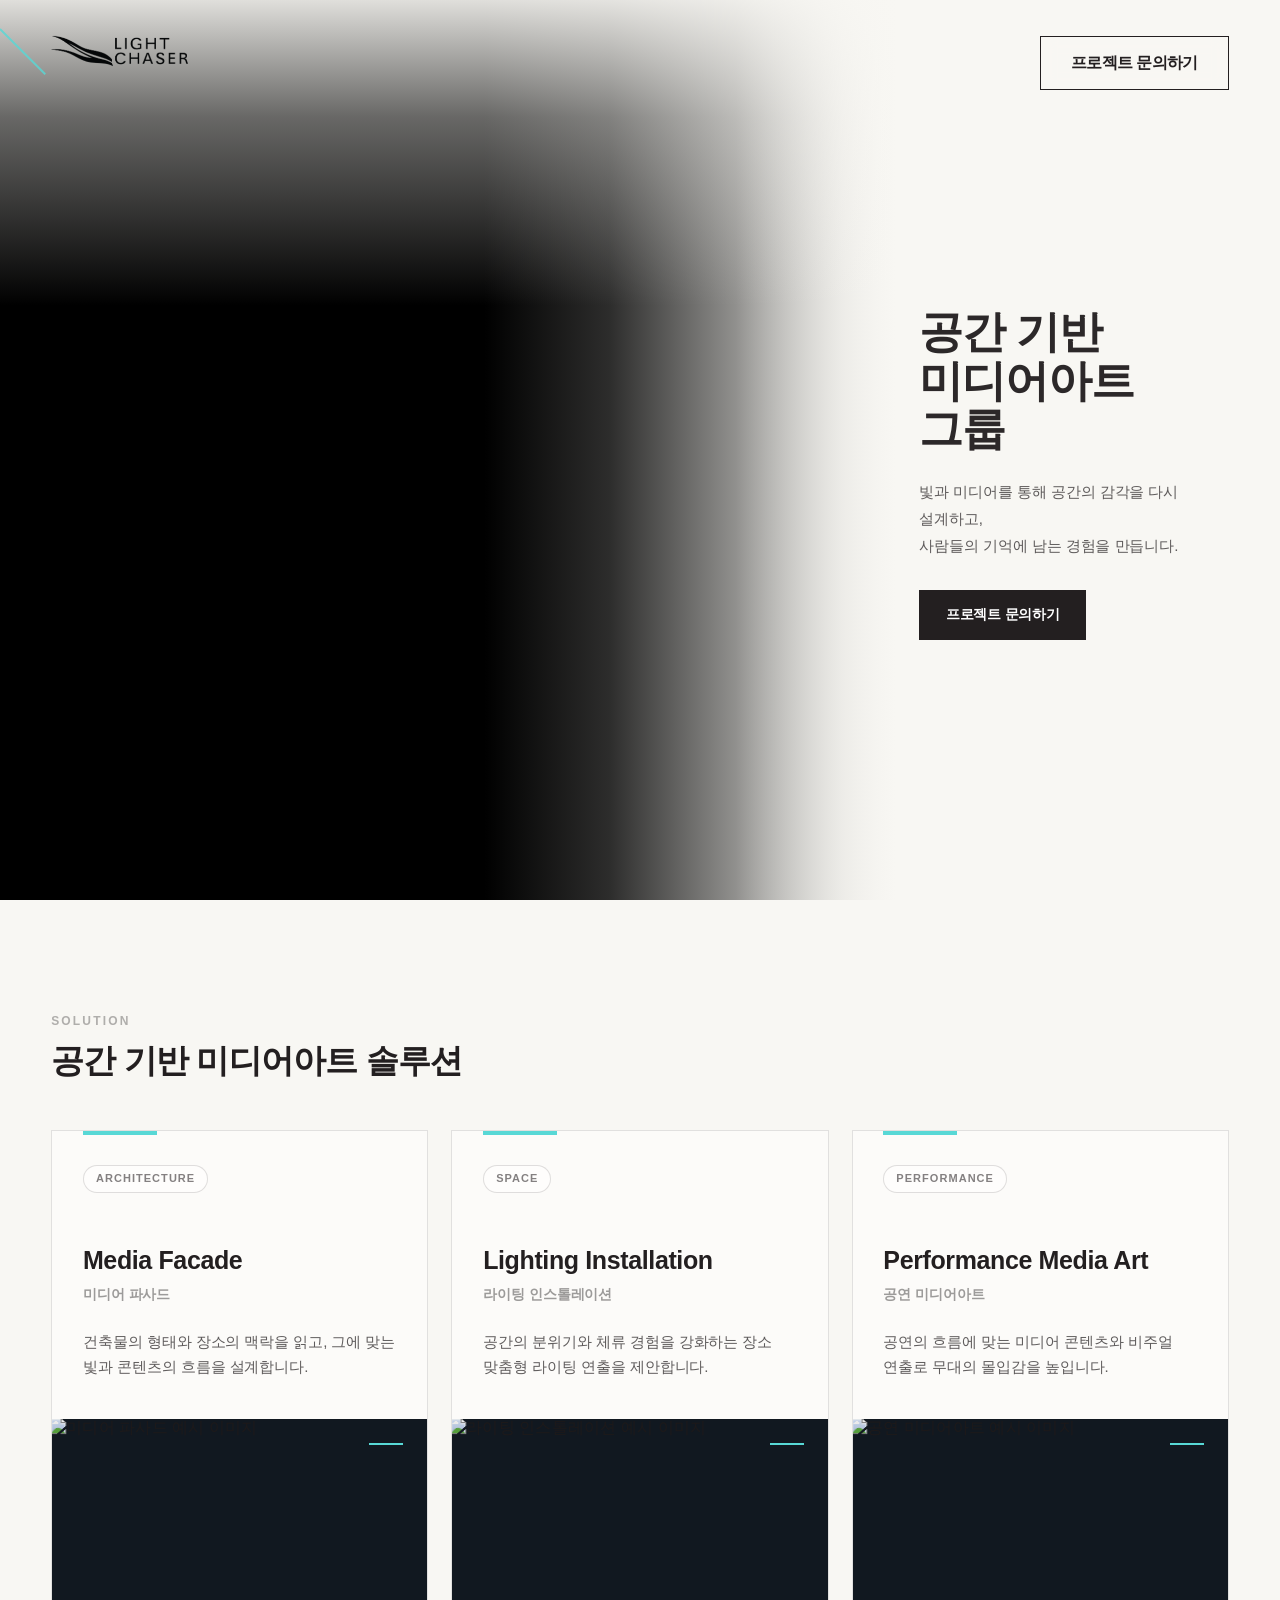
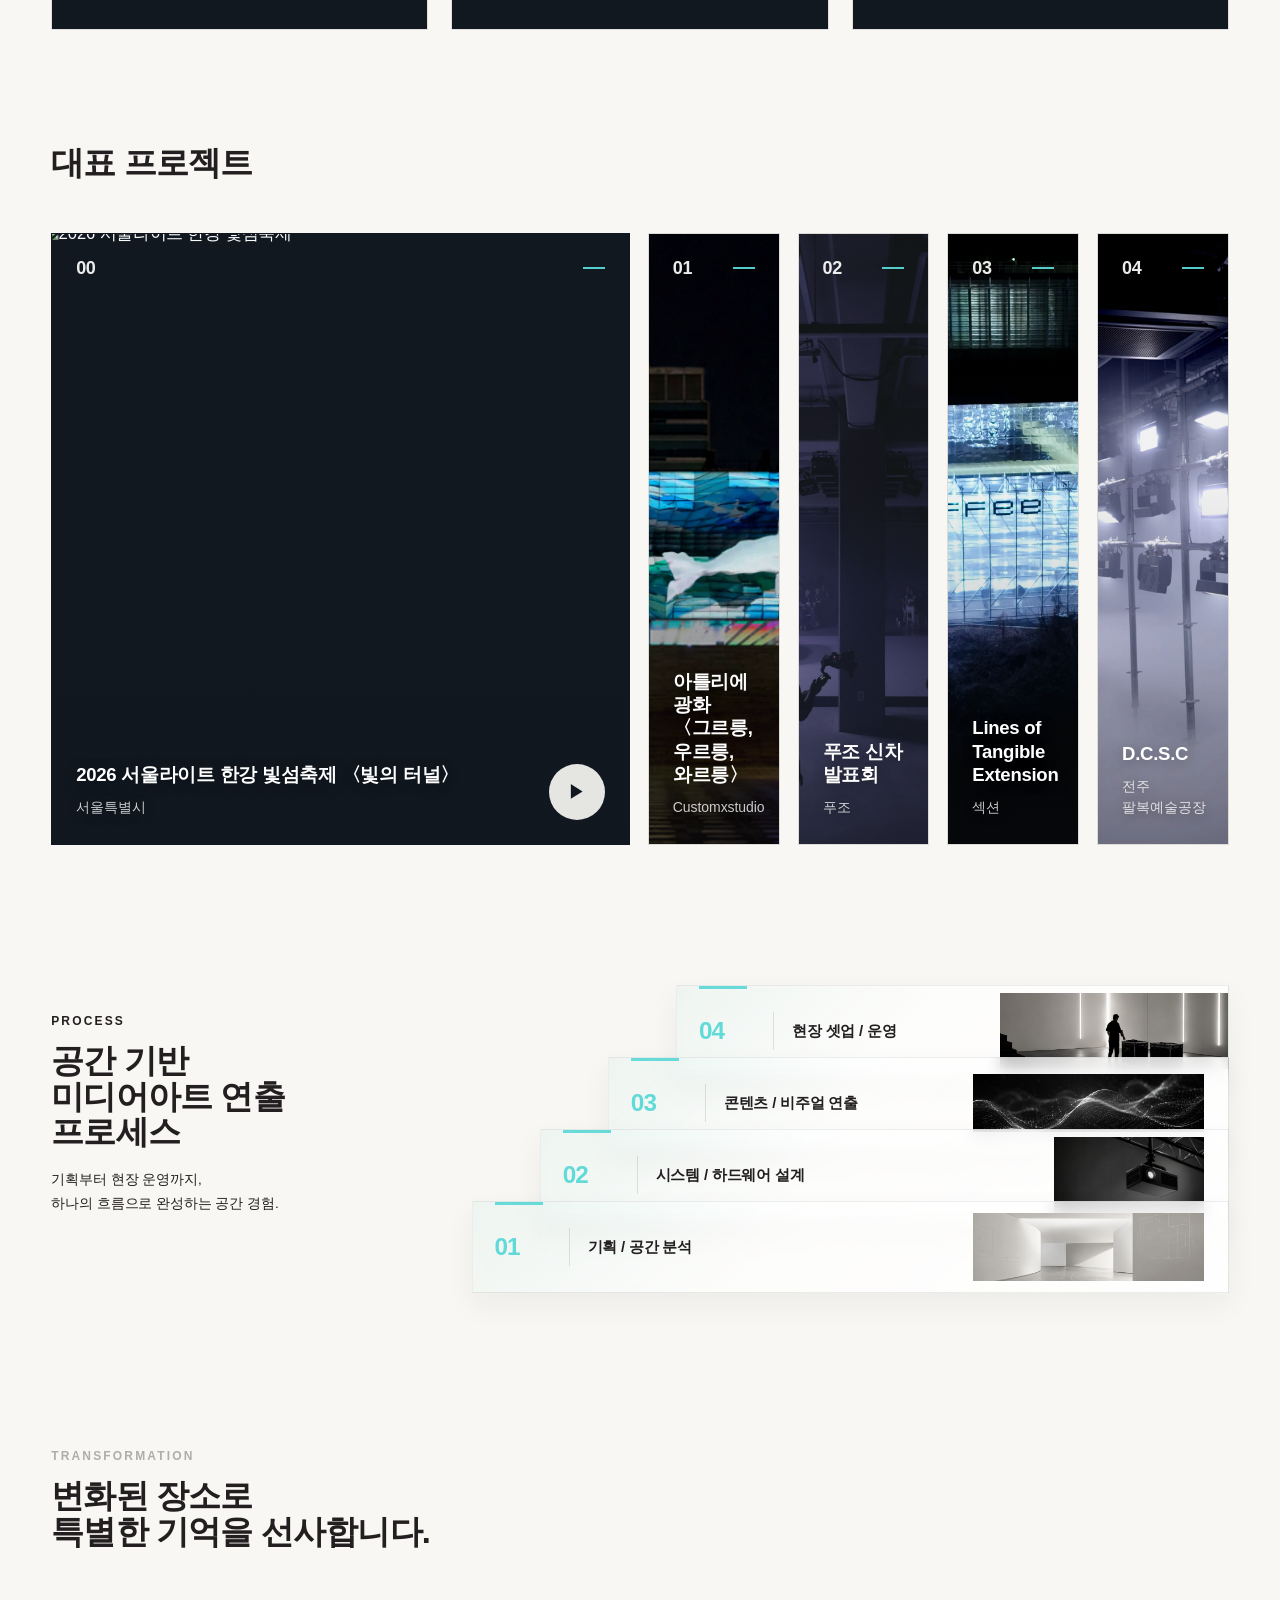
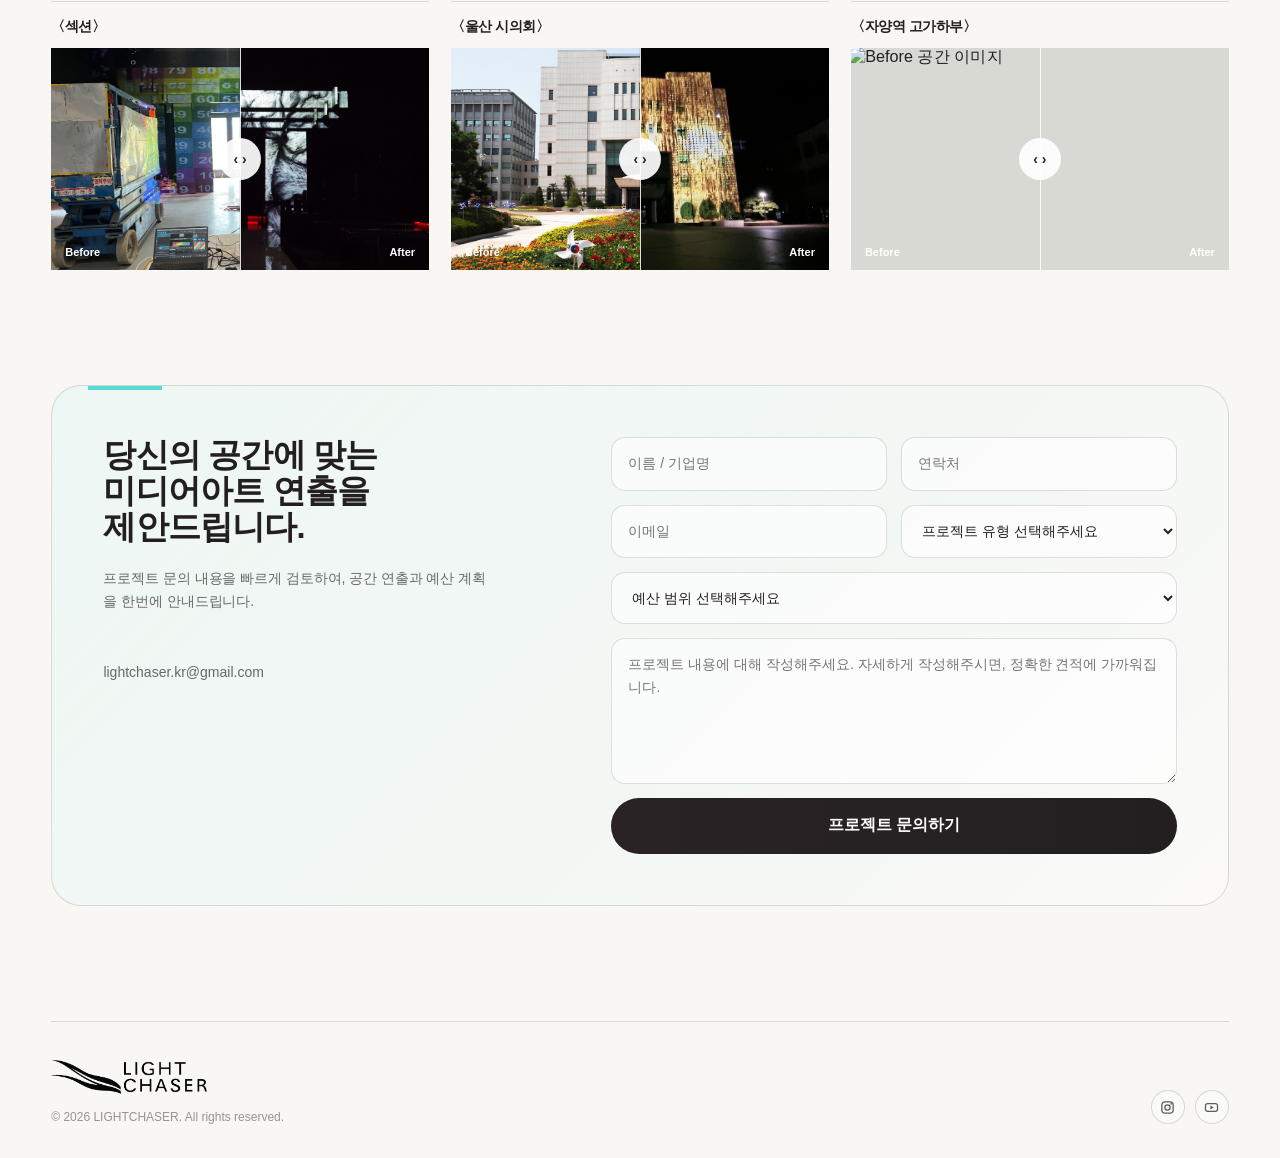
==== commit 2c70e5db: "Update index.html" ====
--- a/index.html
+++ b/index.html
@@ -3,7 +3,7 @@
   <head>
     <meta charset="UTF-8" />
     <meta name="viewport" content="width=device-width, initial-scale=1.0" />
-    <title>Light Chaser Landing</title>
+    <title>LIGHTCHASER</title>
 
     <style>
       :root {
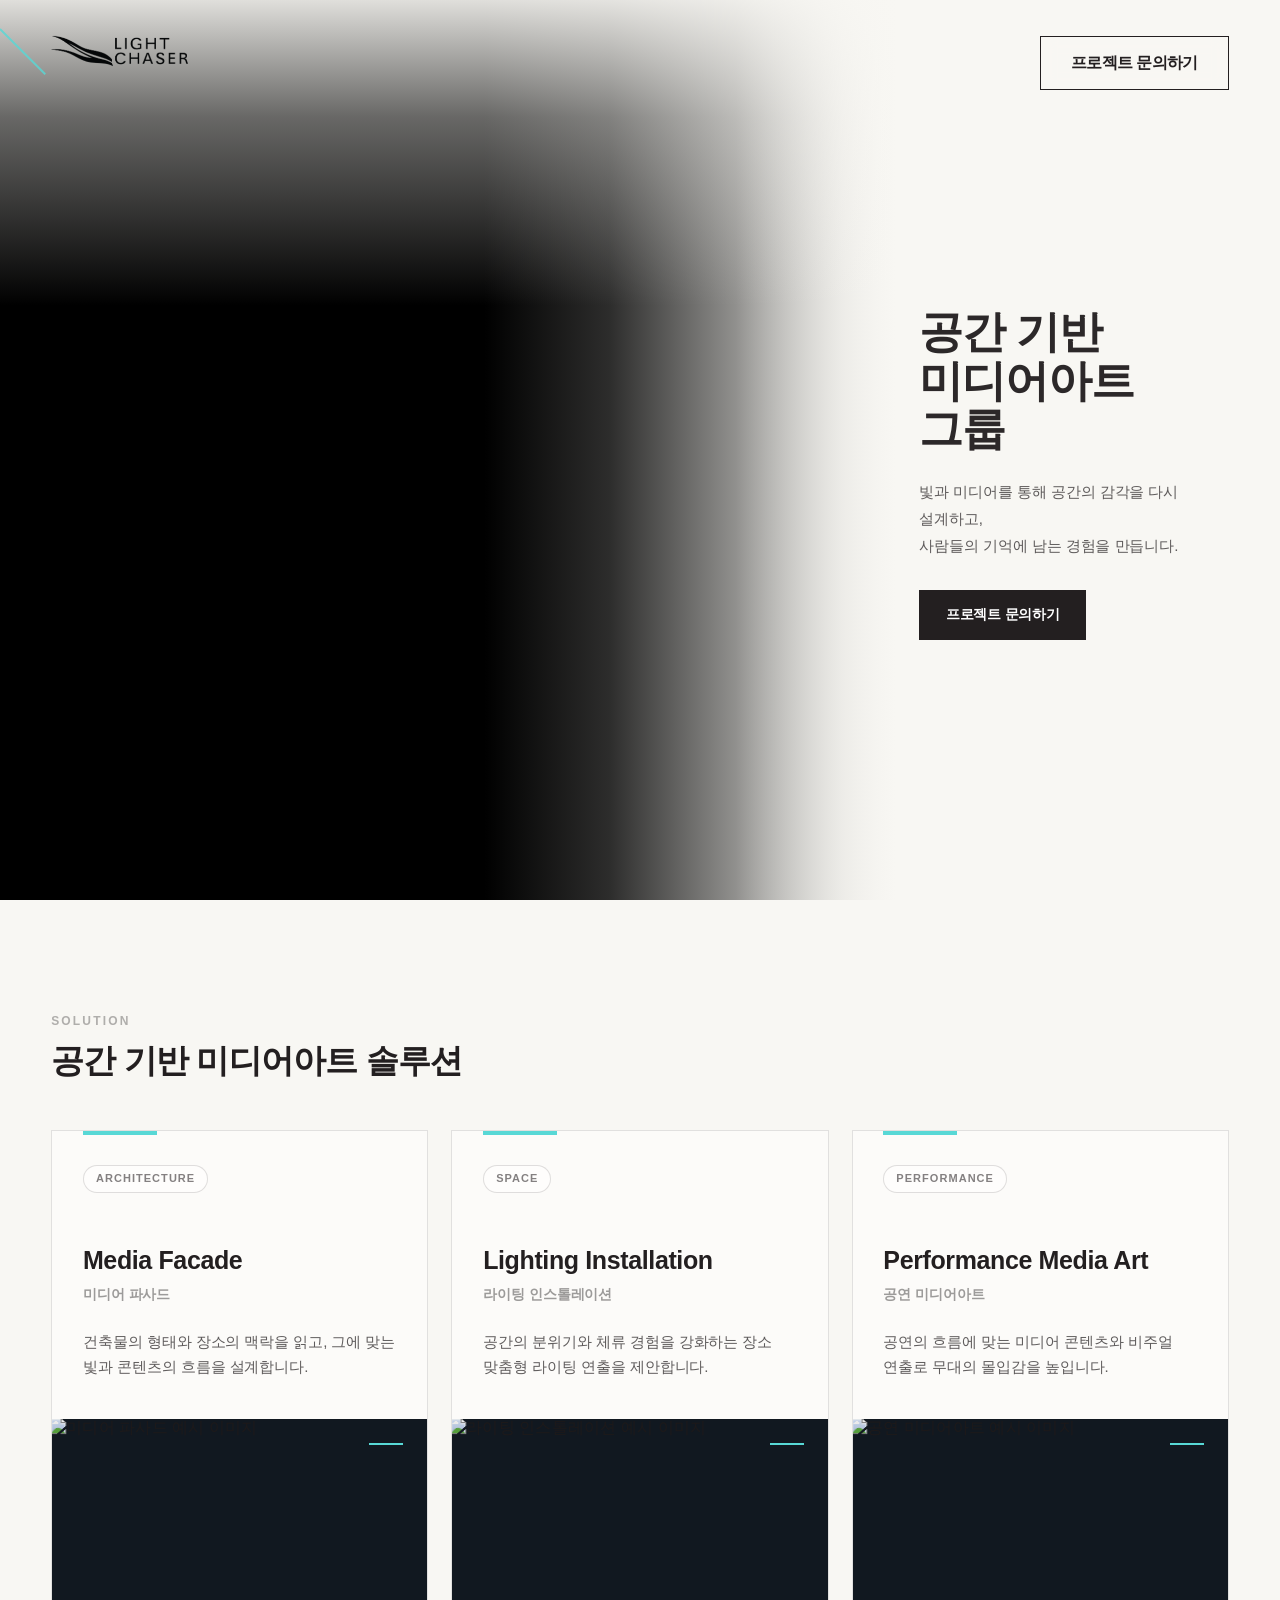
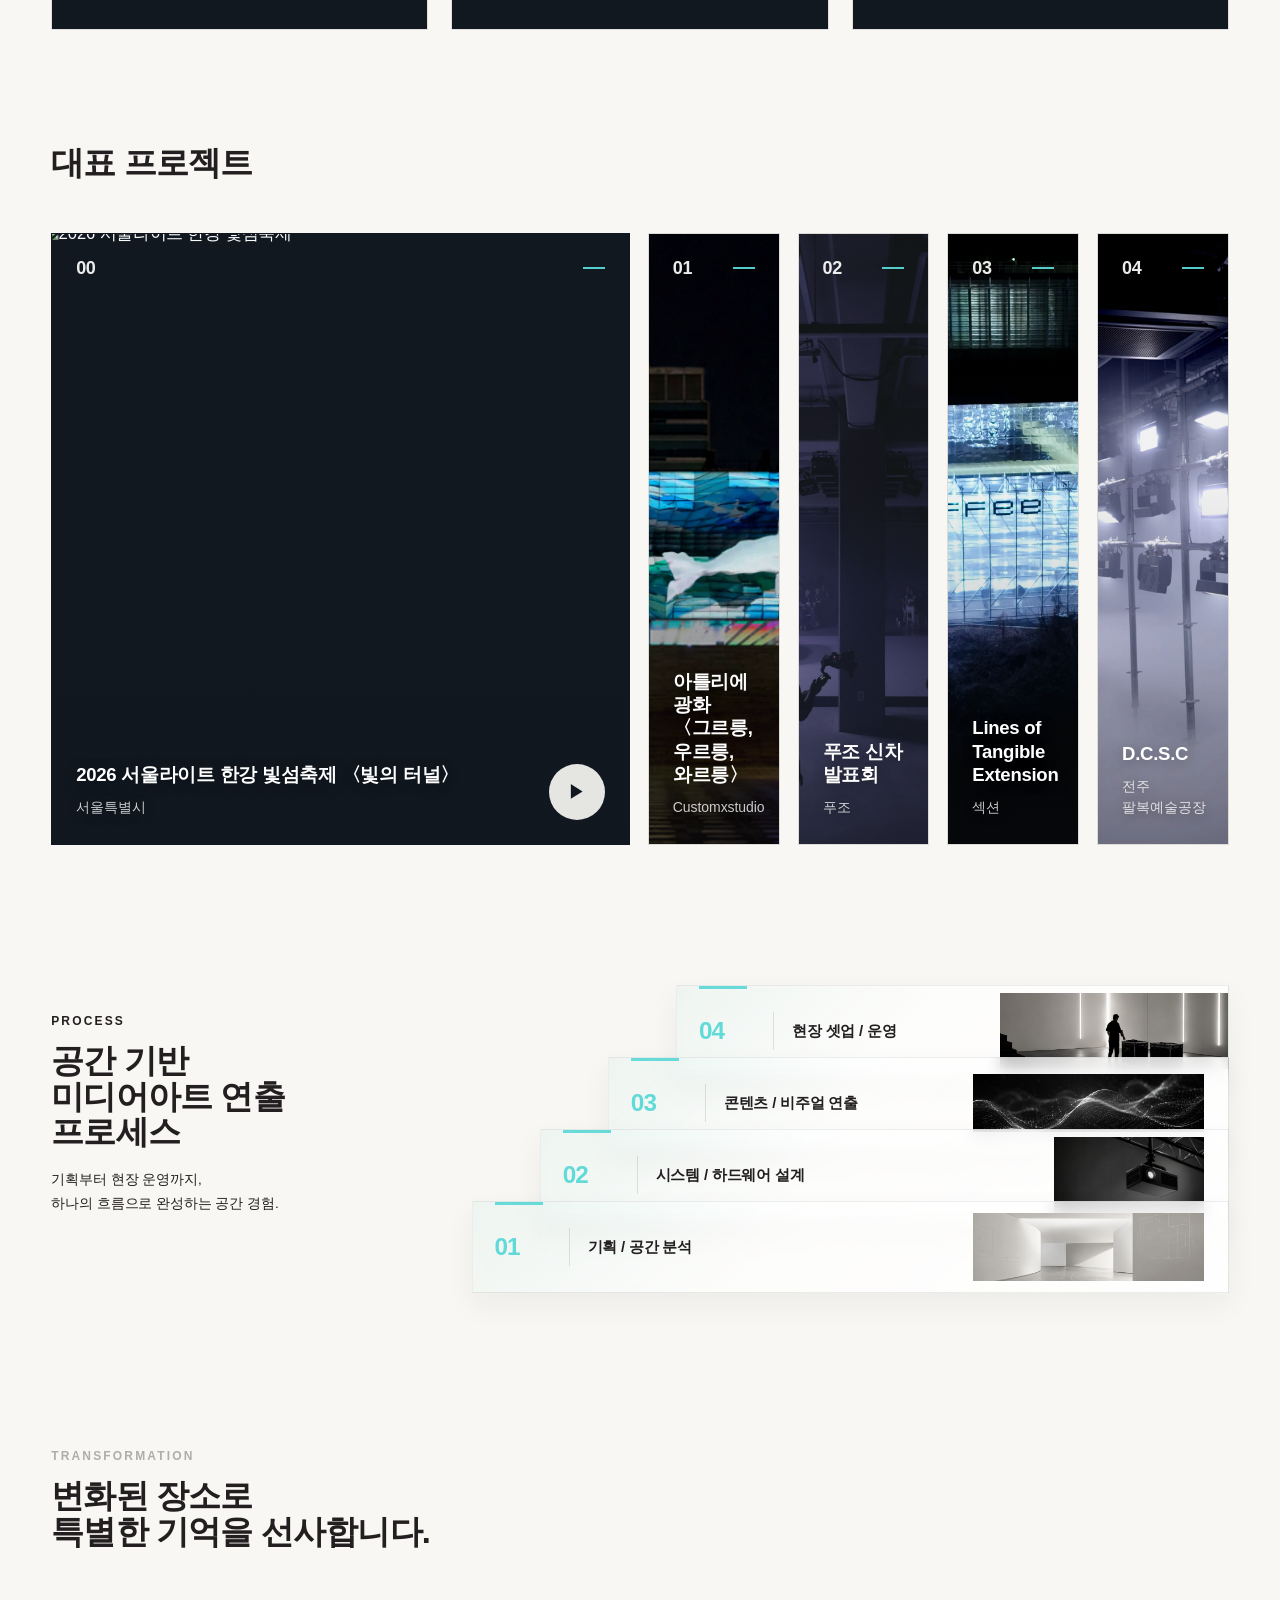
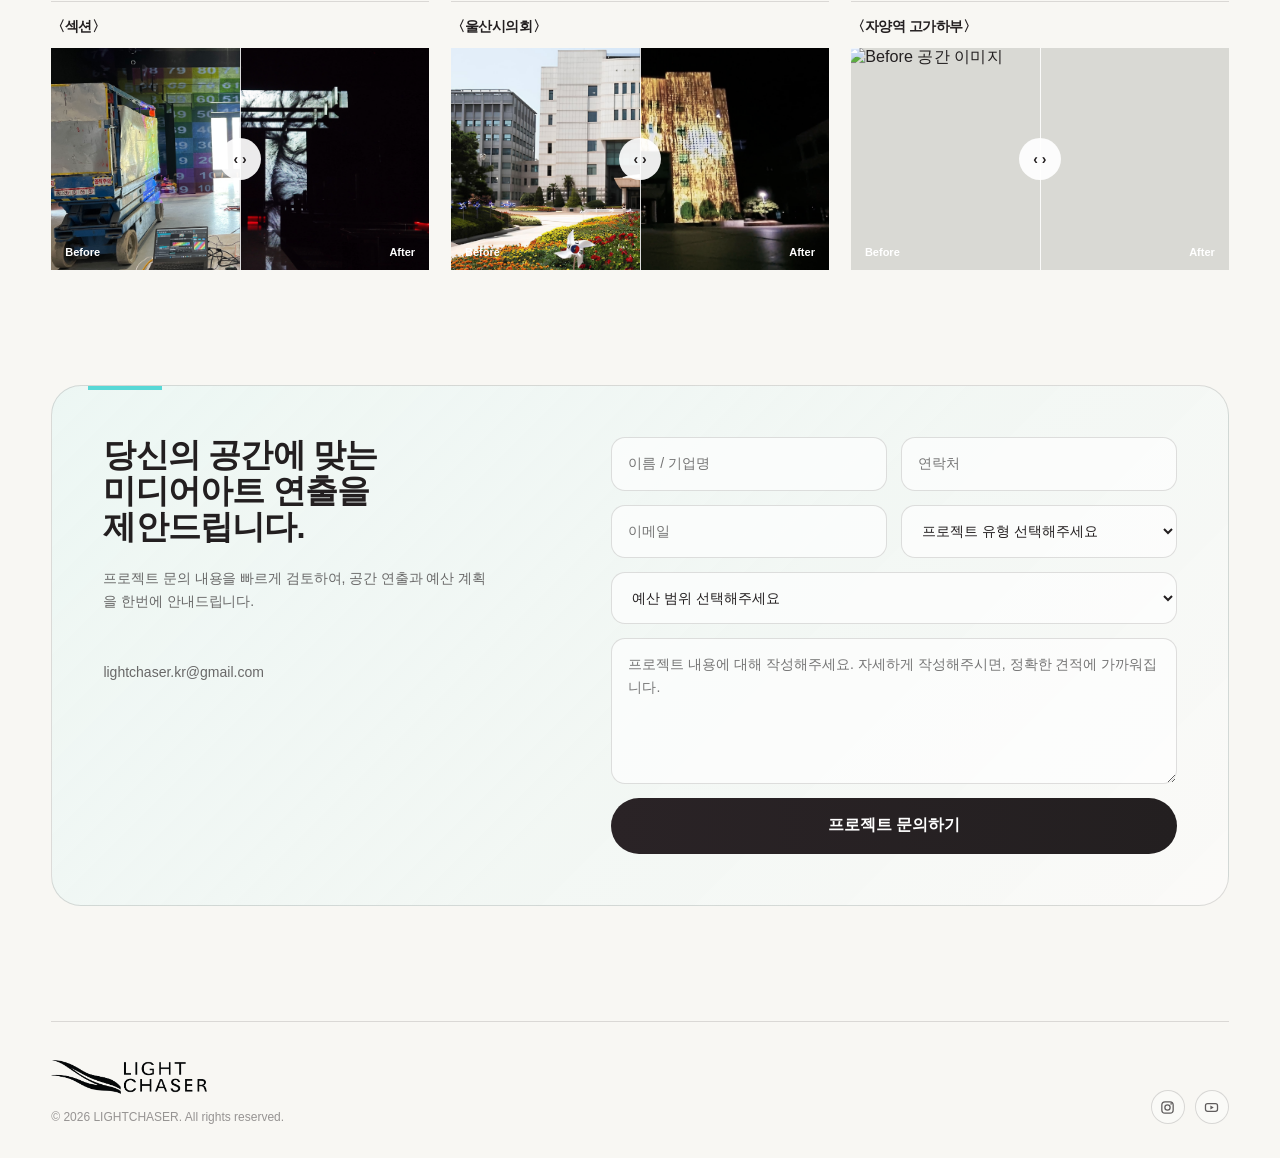
==== commit 4604ff53: "Update index.html" ====
--- a/index.html
+++ b/index.html
@@ -2408,7 +2408,7 @@
         </article>
 
         <article class="transform-card">
-          <h3>〈울산 시의회〉</h3>
+          <h3>〈울산시의회〉</h3>
           <div class="compare">
             <img class="before-img" src="img/b2.jpg" alt="Before 공간 이미지" />
             <img class="after-img" src="img/b2-1.png" alt="After 공간 이미지" />
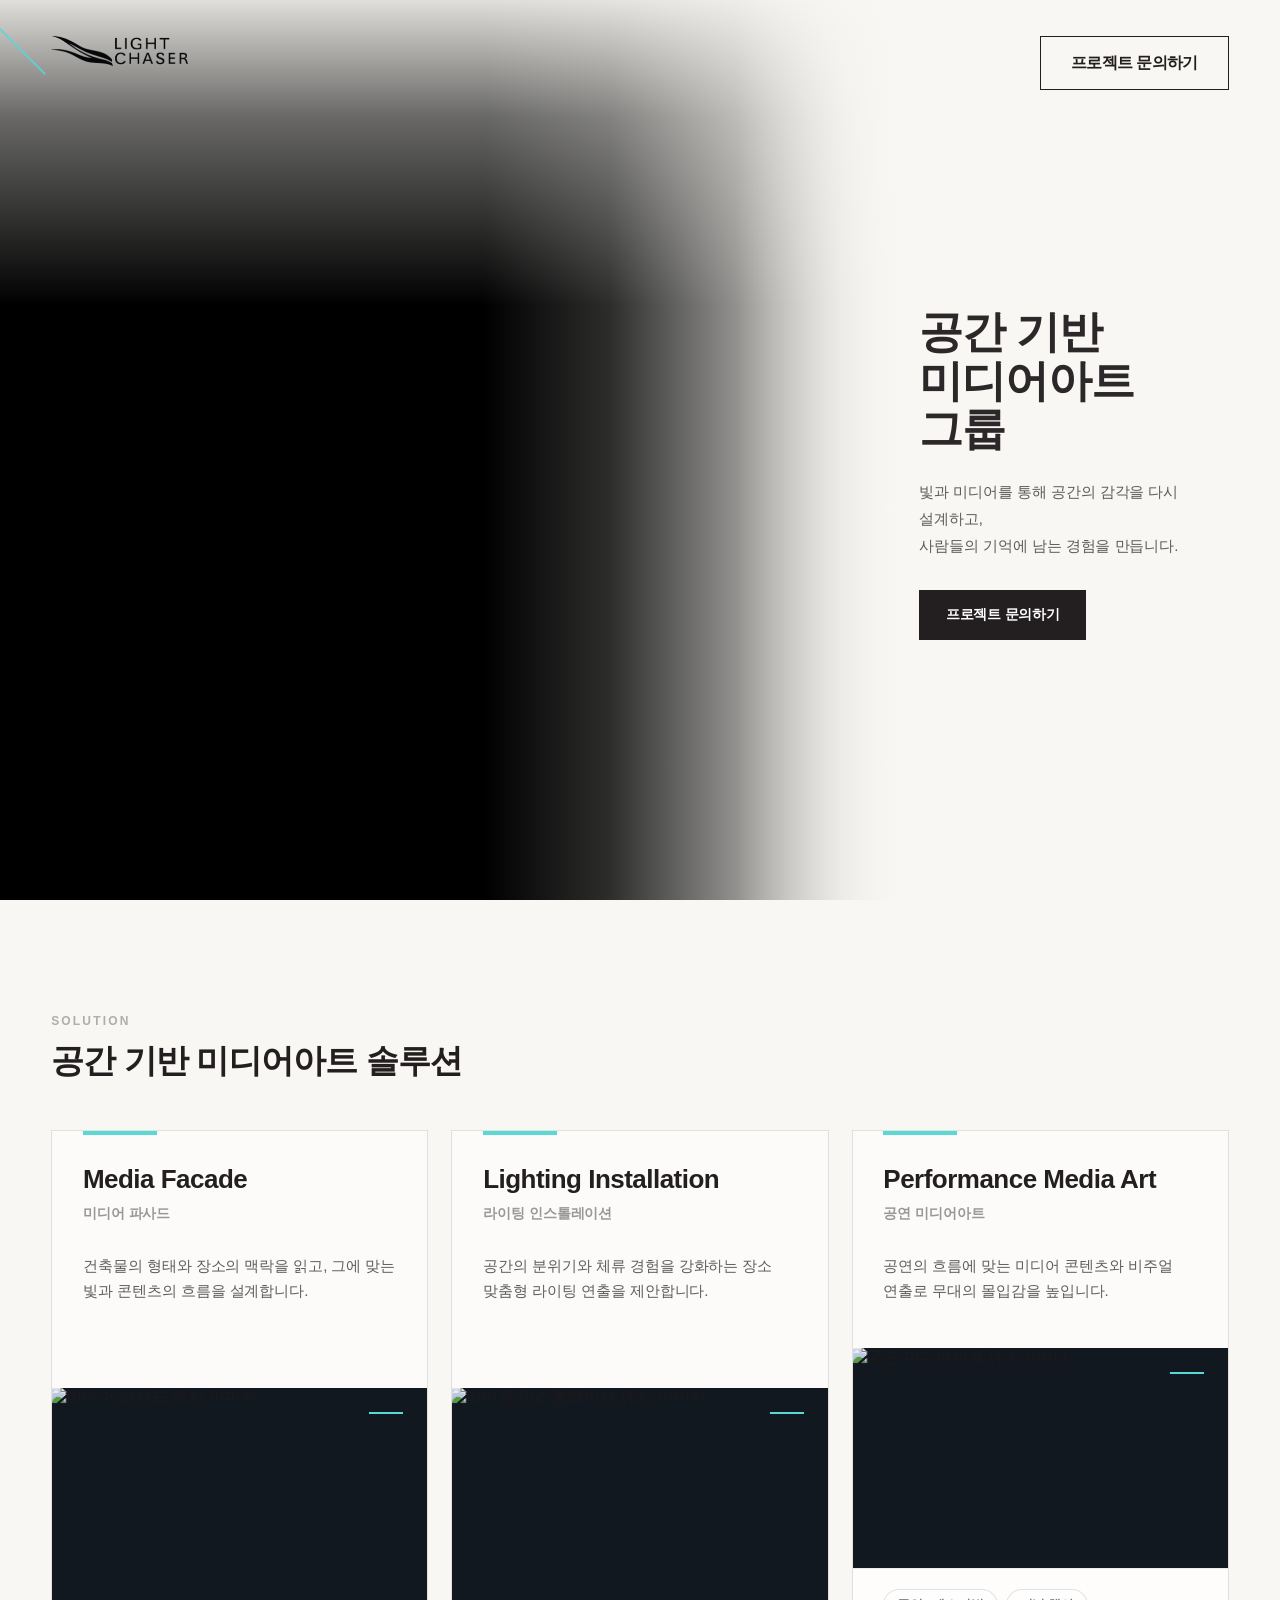
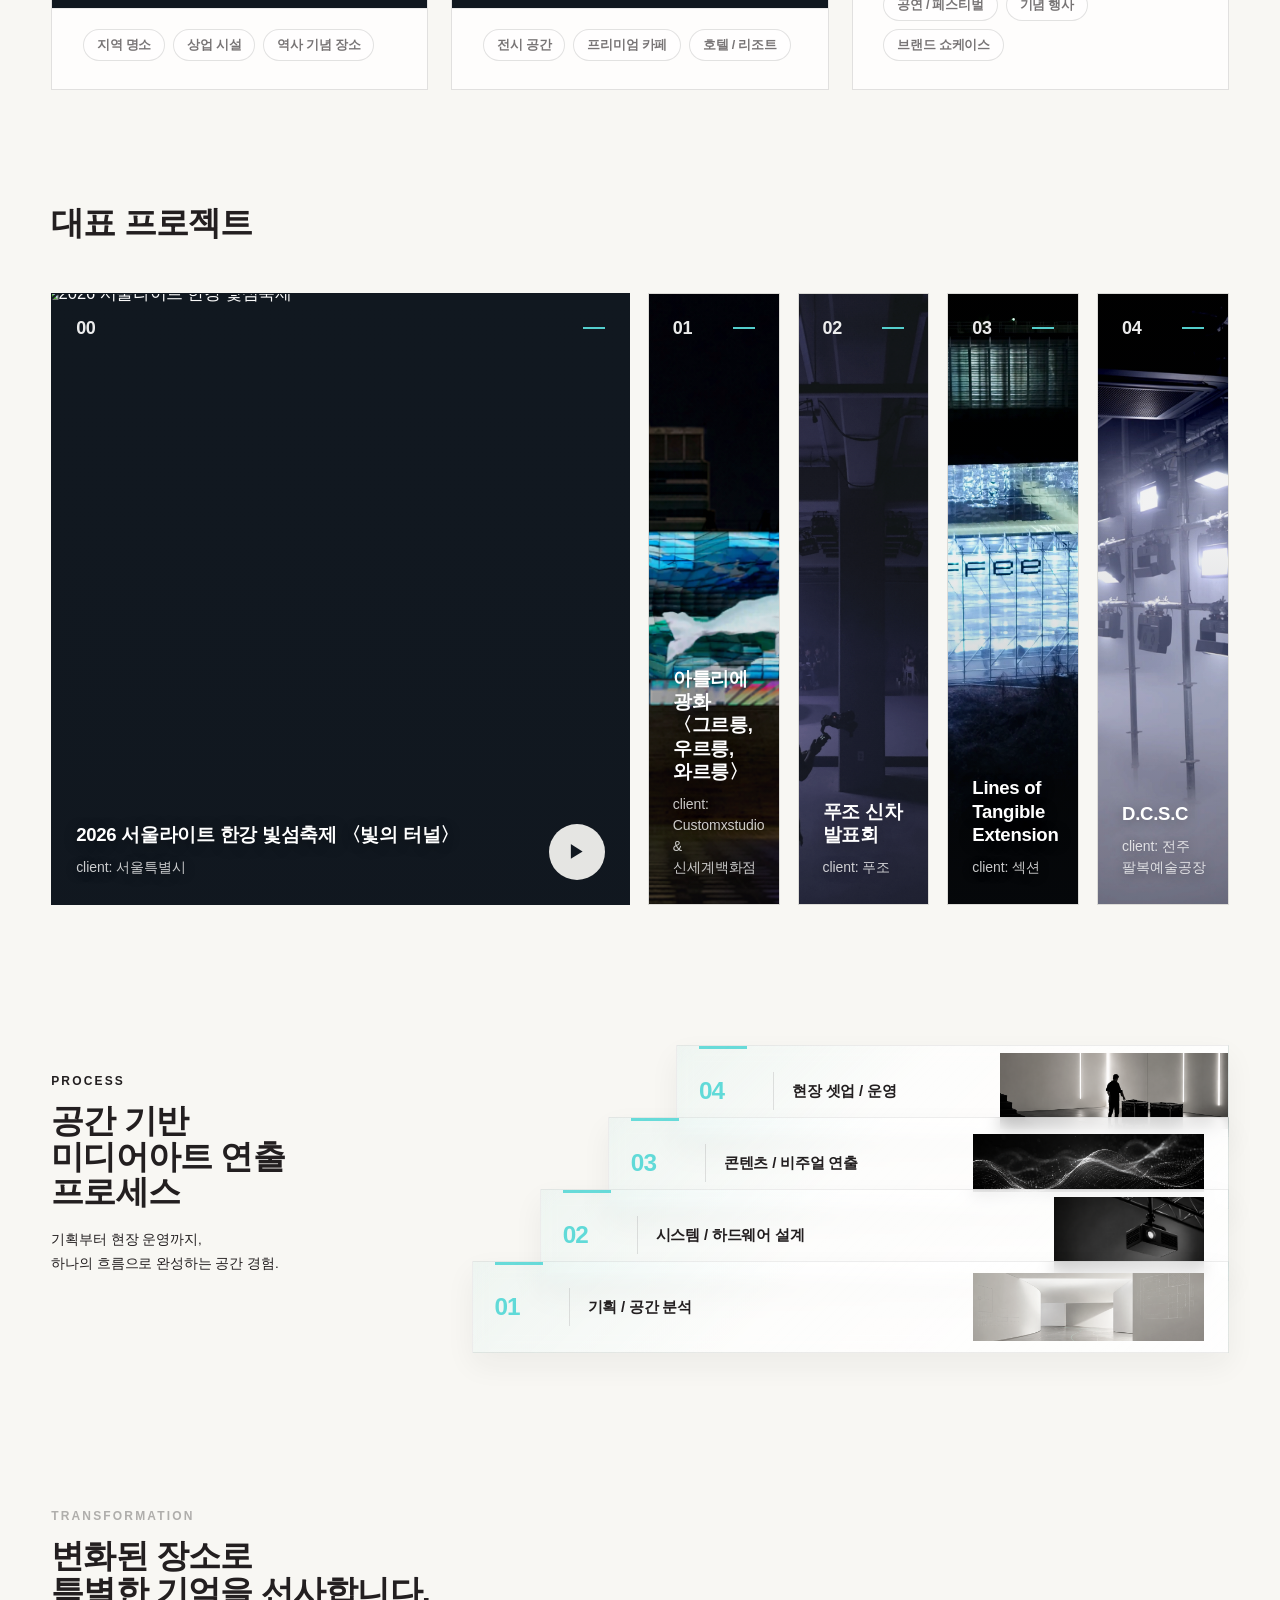
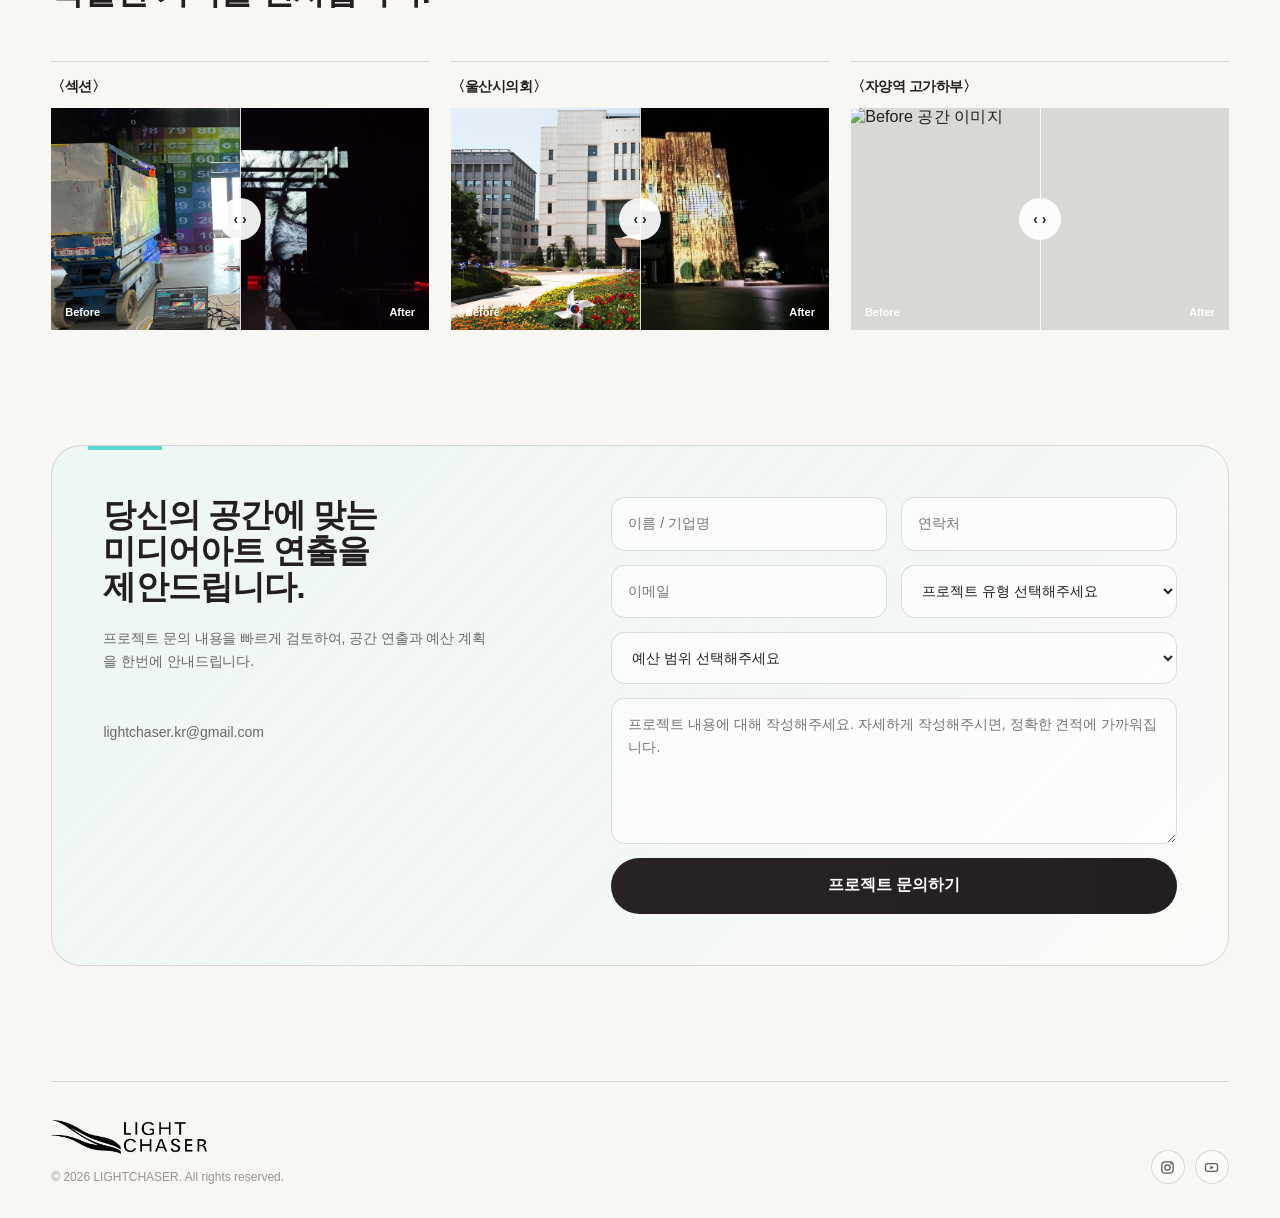
==== commit 1b0ca317: "Update index.html" ====
--- a/index.html
+++ b/index.html
@@ -1968,6 +1968,205 @@
         }
       }
 
+
+      /* ================= SOLUTION RECOMMEND TAG FINAL ================= */
+
+      .solution-item {
+        min-height: 560px !important;
+        display: flex !important;
+        flex-direction: column !important;
+        padding: 0 !important;
+      }
+
+      .solution-label {
+        display: none !important;
+      }
+
+      .solution-top {
+        padding: clamp(32px, 2.6vw, 44px) clamp(28px, 2.4vw, 38px)
+          clamp(24px, 2vw, 32px) !important;
+      }
+
+      .solution-item h3 {
+        margin: 0 !important;
+        font-size: clamp(26px, 1.9vw, 34px) !important;
+        line-height: 1.12 !important;
+        font-weight: 760 !important;
+        letter-spacing: -0.02em !important;
+        word-break: keep-all !important;
+      }
+
+      .solution-item h3 span {
+        display: block !important;
+        margin-top: 10px !important;
+        font-size: clamp(14px, 0.92vw, 16px) !important;
+        line-height: 1.35 !important;
+        font-weight: 600 !important;
+        color: rgba(35, 31, 32, 0.45) !important;
+      }
+
+      .solution-item p {
+        margin-top: 30px !important;
+        max-width: 390px !important;
+        font-size: clamp(15px, 0.95vw, 17px) !important;
+        line-height: 1.72 !important;
+        font-weight: 520 !important;
+        color: rgba(35, 31, 32, 0.72) !important;
+      }
+
+      .solution-visual {
+        height: 220px !important;
+        margin-top: auto !important;
+      }
+
+      .solution-recommend {
+        padding: 24px clamp(28px, 2.4vw, 38px) 30px !important;
+        border-top: 1px solid rgba(35, 31, 32, 0.08);
+        background: rgba(255, 255, 255, 0.38);
+      }
+
+      .solution-recommend p {
+        margin: 0 0 14px !important;
+        font-size: 12px !important;
+        line-height: 1 !important;
+        font-weight: 760 !important;
+        letter-spacing: 0.12em !important;
+        text-transform: uppercase !important;
+        color: rgba(35, 31, 32, 0.42) !important;
+      }
+
+      .solution-tags {
+        display: flex;
+        flex-wrap: wrap;
+        gap: 8px;
+      }
+
+      .solution-tags span {
+        display: inline-flex;
+        align-items: center;
+        height: 32px;
+        padding: 0 13px;
+        border: 1px solid rgba(35, 31, 32, 0.13);
+        border-radius: 999px;
+        background: rgba(255, 255, 255, 0.62);
+        font-size: 12.5px;
+        line-height: 1;
+        font-weight: 600;
+        letter-spacing: -0.02em;
+        color: rgba(35, 31, 32, 0.62);
+      }
+
+      @media (max-width: 1180px) {
+        .solution-item {
+          min-height: auto !important;
+          display: grid !important;
+          grid-template-columns: 1fr 0.9fr !important;
+          grid-template-areas:
+            "top visual"
+            "recommend visual" !important;
+        }
+
+        .solution-top {
+          grid-area: top;
+          padding: 34px 32px 24px !important;
+        }
+
+        .solution-visual {
+          grid-area: visual;
+          height: 100% !important;
+          min-height: 320px !important;
+        }
+
+        .solution-recommend {
+          grid-area: recommend;
+          padding: 0 32px 32px !important;
+          border-top: none;
+          background: transparent;
+        }
+      }
+
+      @media (max-width: 860px) {
+        .solution-item {
+          display: flex !important;
+        }
+
+        .solution-top {
+          padding: 32px 24px 24px !important;
+        }
+
+        .solution-visual {
+          height: 210px !important;
+          min-height: 210px !important;
+        }
+
+        .solution-recommend {
+          padding: 22px 24px 28px !important;
+          border-top: 1px solid rgba(35, 31, 32, 0.08);
+          background: rgba(255, 255, 255, 0.38);
+        }
+
+        .solution-tags span {
+          height: 30px;
+          font-size: 12px;
+        }
+      }
+
+
+      /* ================= SOLUTION TAG-ONLY FINAL OVERRIDE ================= */
+
+      .solution-recommend {
+        padding: 20px clamp(28px, 2.4vw, 38px) 28px !important;
+        border-top: 1px solid rgba(35, 31, 32, 0.08);
+        background: rgba(255, 255, 255, 0.38);
+      }
+
+      .solution-recommend > p {
+        display: none !important;
+      }
+
+      .solution-tags {
+        display: flex !important;
+        flex-wrap: wrap;
+        gap: 8px;
+      }
+
+      .solution-tags span {
+        display: inline-flex;
+        align-items: center;
+        height: 32px;
+        padding: 0 13px;
+        border: 1px solid rgba(35, 31, 32, 0.13);
+        border-radius: 999px;
+        background: rgba(255, 255, 255, 0.62);
+        font-size: 12.5px;
+        line-height: 1;
+        font-weight: 600;
+        letter-spacing: -0.02em;
+        color: rgba(35, 31, 32, 0.62);
+      }
+
+      @media (max-width: 1180px) {
+        .solution-recommend {
+          grid-area: recommend;
+          padding: 0 32px 32px !important;
+          border-top: none;
+          background: transparent;
+        }
+      }
+
+      @media (max-width: 860px) {
+        .solution-recommend {
+          padding: 20px 24px 28px !important;
+          border-top: 1px solid rgba(35, 31, 32, 0.08);
+          background: rgba(255, 255, 255, 0.38);
+        }
+
+        .solution-tags span {
+          height: 30px;
+          font-size: 12px;
+        }
+      }
+
       /* ================= TRANSFORM TWO-IMAGE COMPARE HOVER FIX ================= */
       .compare {
         --split: 50%;
@@ -2091,11 +2290,11 @@
       <div class="solution-list">
         <article class="solution-item">
           <div class="solution-top">
-            <div class="solution-label">ARCHITECTURE</div>
             <h3>
               Media Facade
               <span>미디어 파사드</span>
             </h3>
+
             <p>
               건축물의 형태와 장소의 맥락을 읽고, 그에 맞는 빛과 콘텐츠의 흐름을
               설계합니다.
@@ -2106,15 +2305,23 @@
             <span class="solution-visual-mark"></span>
             <img src="img/a1.png" alt="미디어 파사드 예시 이미지" />
           </div>
+
+          <div class="solution-recommend">
+            <div class="solution-tags">
+              <span>지역 명소</span>
+              <span>상업 시설</span>
+              <span>역사 기념 장소</span>
+            </div>
+          </div>
         </article>
 
         <article class="solution-item">
           <div class="solution-top">
-            <div class="solution-label">SPACE</div>
             <h3>
               Lighting Installation
               <span>라이팅 인스톨레이션</span>
             </h3>
+
             <p>
               공간의 분위기와 체류 경험을 강화하는 장소 맞춤형 라이팅 연출을
               제안합니다.
@@ -2125,15 +2332,23 @@
             <span class="solution-visual-mark"></span>
             <img src="img/a2.png" alt="라이팅 인스톨레이션 예시 이미지" />
           </div>
+
+          <div class="solution-recommend">
+            <div class="solution-tags">
+              <span>전시 공간</span>
+              <span>프리미엄 카페</span>
+              <span>호텔 / 리조트</span>
+            </div>
+          </div>
         </article>
 
         <article class="solution-item">
           <div class="solution-top">
-            <div class="solution-label">PERFORMANCE</div>
             <h3>
               Performance Media Art
               <span>공연 미디어아트</span>
             </h3>
+
             <p>
               공연의 흐름에 맞는 미디어 콘텐츠와 비주얼 연출로 무대의 몰입감을
               높입니다.
@@ -2143,6 +2358,14 @@
           <div class="solution-visual">
             <span class="solution-visual-mark"></span>
             <img src="img/a3.jpg" alt="공연 미디어아트 예시 이미지" />
+          </div>
+
+          <div class="solution-recommend">
+            <div class="solution-tags">
+              <span>공연 / 페스티벌</span>
+              <span>기념 행사</span>
+              <span>브랜드 쇼케이스</span>
+            </div>
           </div>
         </article>
       </div>
@@ -2181,7 +2404,7 @@
                 <h3 class="project-name">
                   2026 서울라이트 한강 빛섬축제 〈빛의 터널〉
                 </h3>
-                <p class="project-client">서울특별시</p>
+                <p class="project-client">client: 서울특별시</p>
               </div>
 
               <div class="project-play">▶</div>
@@ -2214,7 +2437,7 @@
                 <h3 class="project-name">
                   아틀리에 광화 〈그르릉, 우르릉, 와르릉〉
                 </h3>
-                <p class="project-client">Customxstudio</p>
+                <p class="project-client">client: Customxstudio & 신세계백화점</p>
               </div>
 
               <div class="project-play">▶</div>
@@ -2245,7 +2468,7 @@
 
               <div class="project-content">
                 <h3 class="project-name">푸조 신차 발표회</h3>
-                <p class="project-client">푸조</p>
+                <p class="project-client">client: 푸조</p>
               </div>
 
               <div class="project-play">▶</div>
@@ -2276,7 +2499,7 @@
 
               <div class="project-content">
                 <h3 class="project-name">Lines of Tangible Extension</h3>
-                <p class="project-client">섹션</p>
+                <p class="project-client">client: 섹션</p>
               </div>
 
               <div class="project-play">▶</div>
@@ -2307,7 +2530,7 @@
 
               <div class="project-content">
                 <h3 class="project-name">D.C.S.C</h3>
-                <p class="project-client">전주 팔복예술공장</p>
+                <p class="project-client">client: 전주 팔복예술공장</p>
               </div>
 
               <div class="project-play">▶</div>
@@ -2457,20 +2680,20 @@
           </div>
         </div>
 
-        <form class="form">
-          <input type="text" placeholder="이름 / 기업명" />
-          <input type="text" placeholder="연락처" />
-          <input type="email" placeholder="이메일" />
-
-          <select>
-            <option>프로젝트 유형 선택해주세요</option>
+        <form class="form" id="contactForm">
+          <input type="text" name="name" placeholder="이름 / 기업명" required />
+          <input type="text" name="phone" placeholder="연락처" required />
+          <input type="email" name="email" placeholder="이메일" required />
+
+          <select name="projectType" required>
+            <option value="">프로젝트 유형 선택해주세요</option>
             <option>미디어 파사드</option>
             <option>라이팅 인스톨레이션</option>
             <option>공연 미디어아트 연출</option>
           </select>
 
-          <select class="full">
-            <option>예산 범위 선택해주세요</option>
+          <select class="full" name="budget">
+            <option value="">예산 범위 선택해주세요</option>
             <option>1,000만원 이하</option>
             <option>1,000만원 ~ 3,000만원</option>
             <option>3,000만원 ~ 7,000만원</option>
@@ -2478,6 +2701,7 @@
           </select>
 
           <textarea
+            name="message"
             placeholder="프로젝트 내용에 대해 작성해주세요. 자세하게 작성해주시면, 정확한 견적에 가까워집니다."
           ></textarea>
 
@@ -2656,5 +2880,44 @@
         });
       });
     </script>
+  
+    <script>
+      const contactForm = document.getElementById("contactForm");
+      const contactScriptURL = "https://script.google.com/macros/s/AKfycbyzNxQGjUf2Hvl3-L0D9HH74KMD7EIHzeR8dac3Lw7HMt0ET0MdG_BRIzU6qJIuBe5p/exec";
+
+      if (contactForm) {
+        contactForm.addEventListener("submit", async function (e) {
+          e.preventDefault();
+
+          const formData = new FormData(contactForm);
+          const submitButton = contactForm.querySelector("button[type='submit'], button");
+
+          if (submitButton) {
+            submitButton.disabled = true;
+            submitButton.textContent = "전송 중입니다...";
+          }
+
+          try {
+            await fetch(contactScriptURL, {
+              method: "POST",
+              body: formData,
+              mode: "no-cors",
+            });
+
+            alert("문의가 접수되었습니다. 빠르게 확인 후 연락드리겠습니다.");
+            contactForm.reset();
+          } catch (error) {
+            alert("전송 중 오류가 발생했습니다. 잠시 후 다시 시도해주세요.");
+            console.error(error);
+          } finally {
+            if (submitButton) {
+              submitButton.disabled = false;
+              submitButton.textContent = "프로젝트 문의하기";
+            }
+          }
+        });
+      }
+    </script>
+
   </body>
-</html>
+</html>
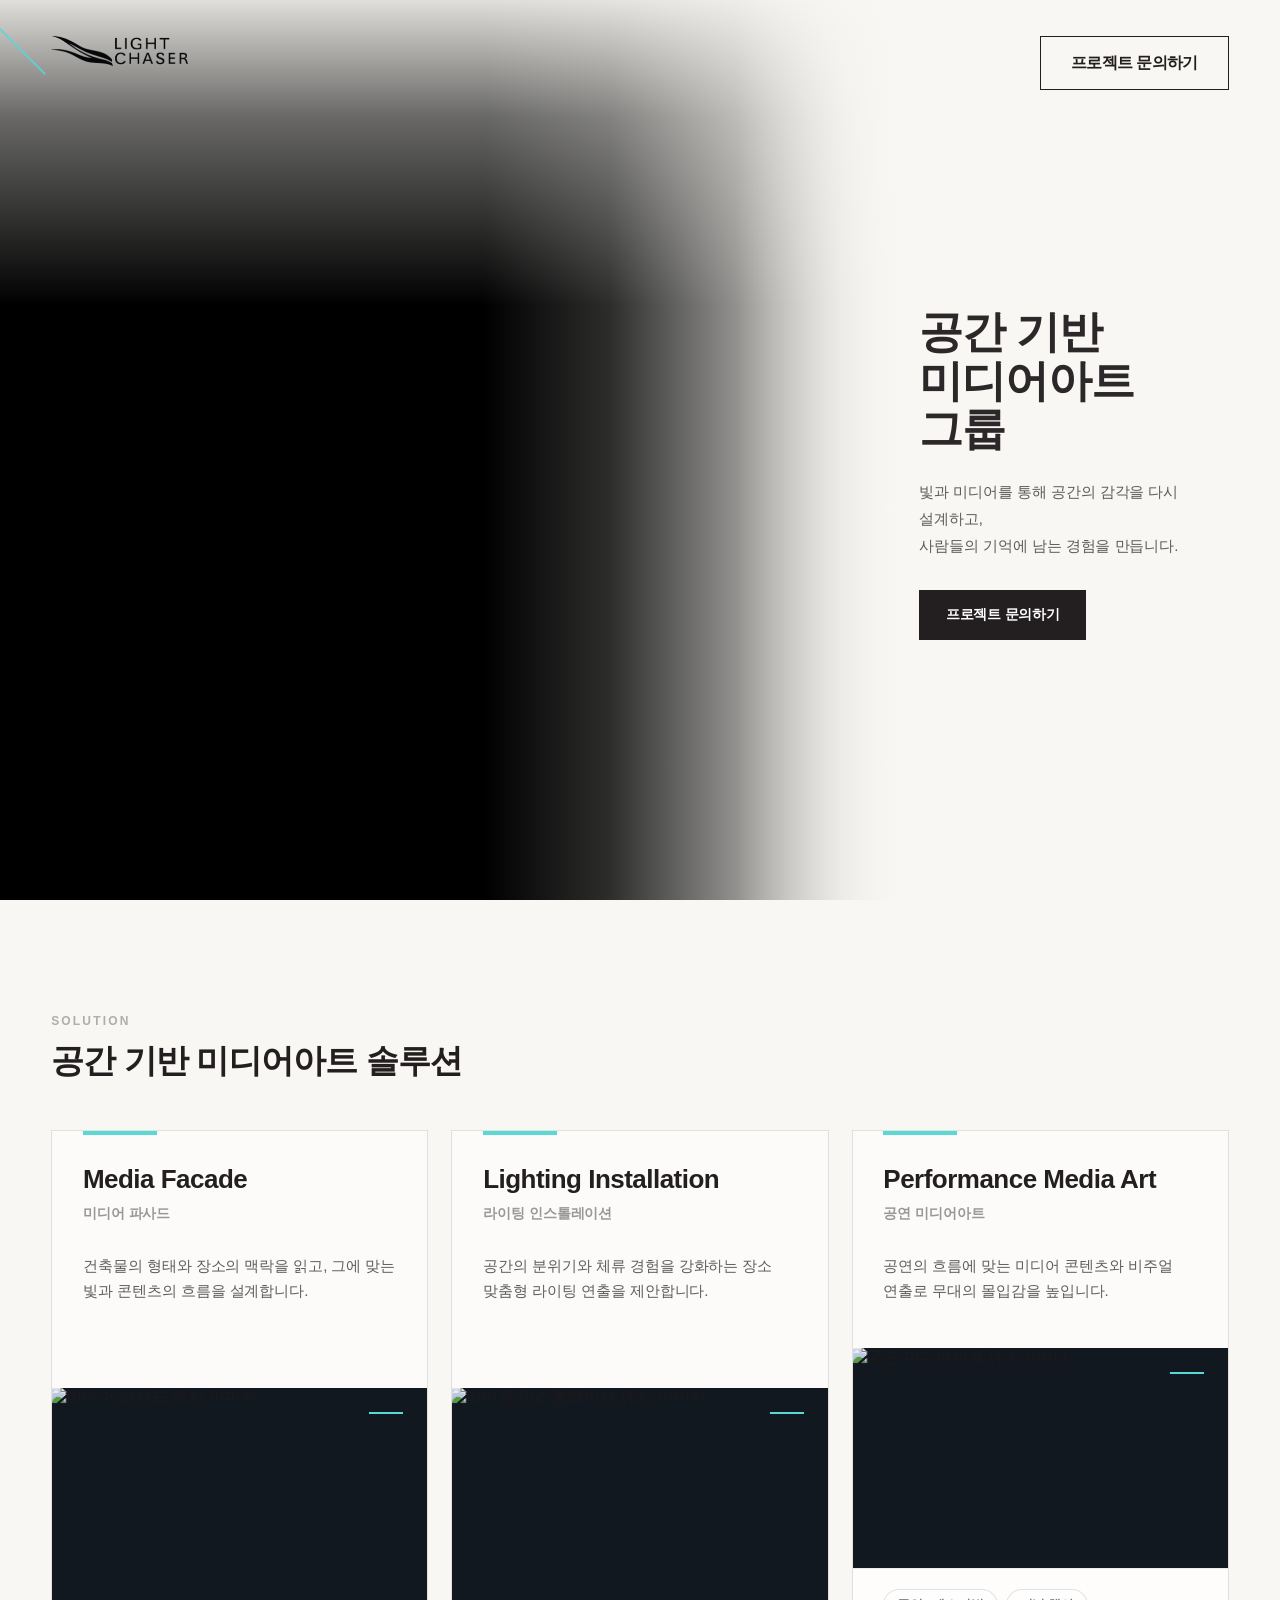
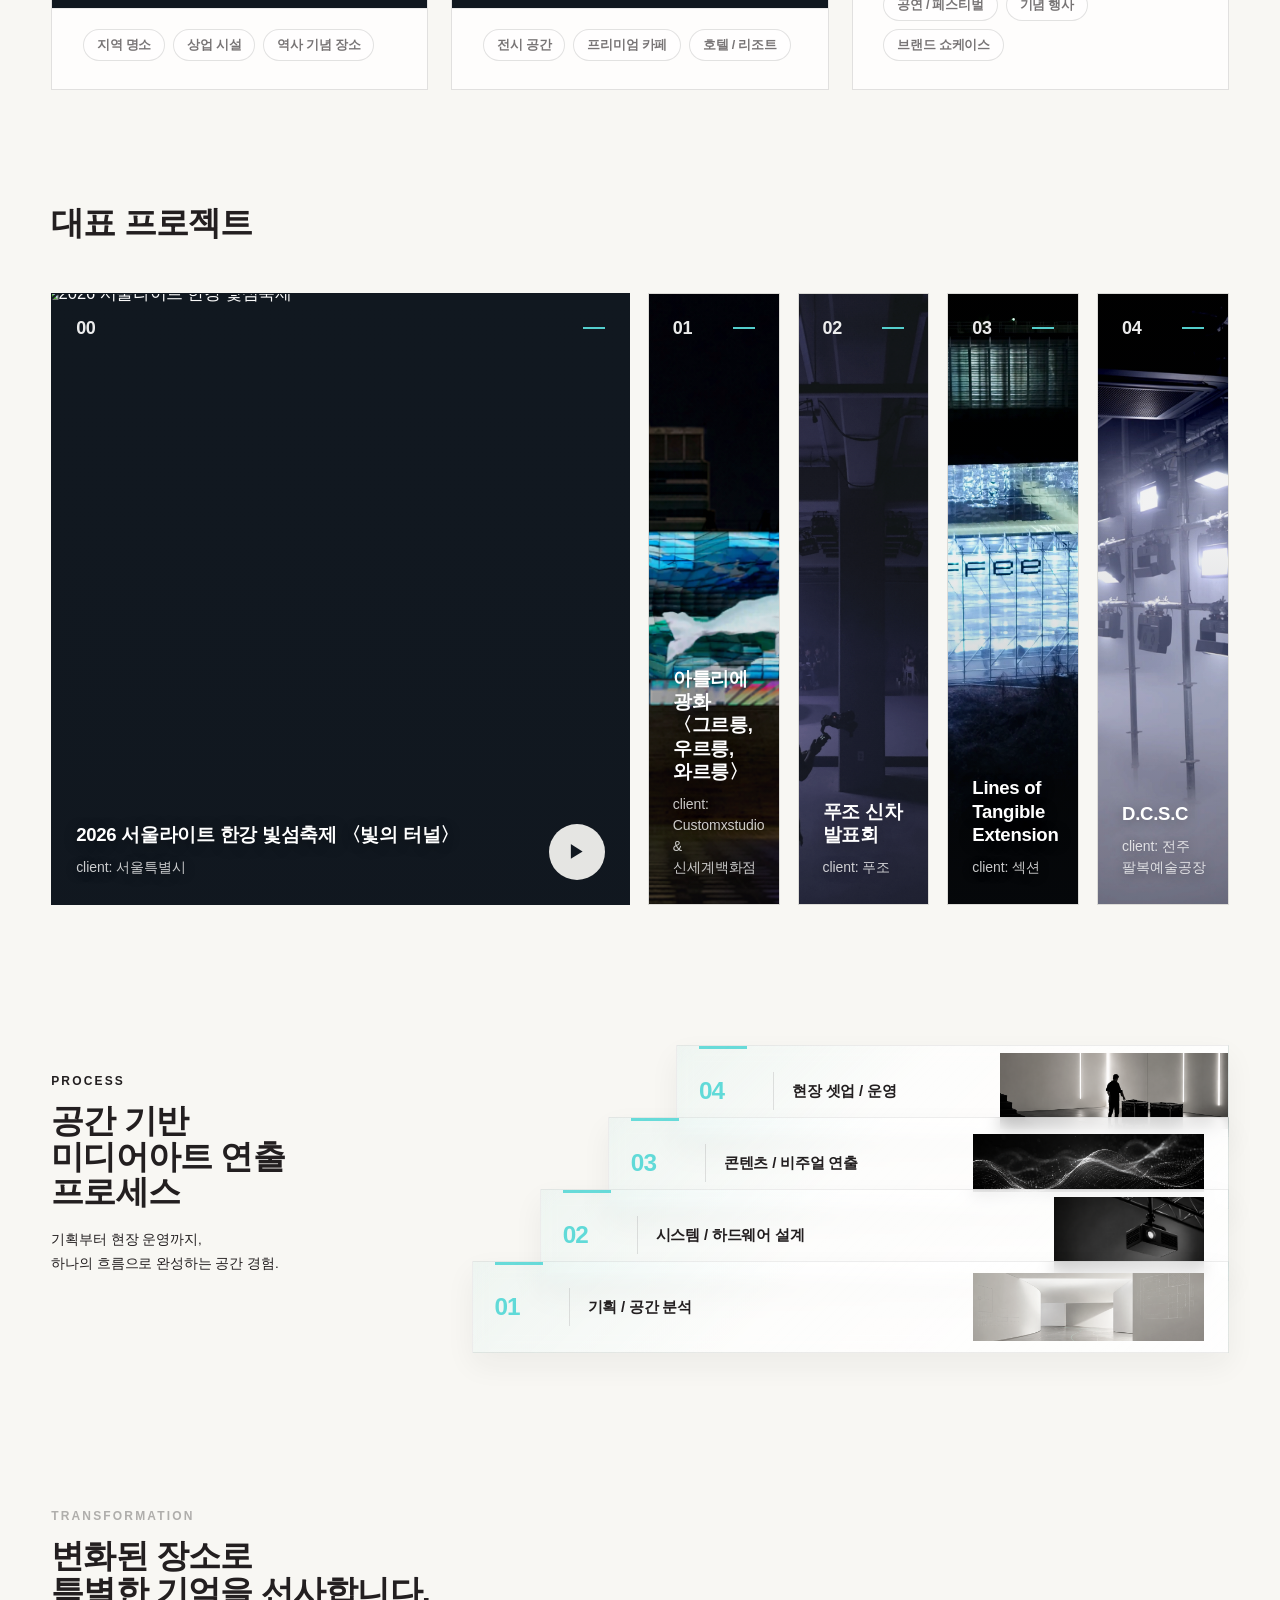
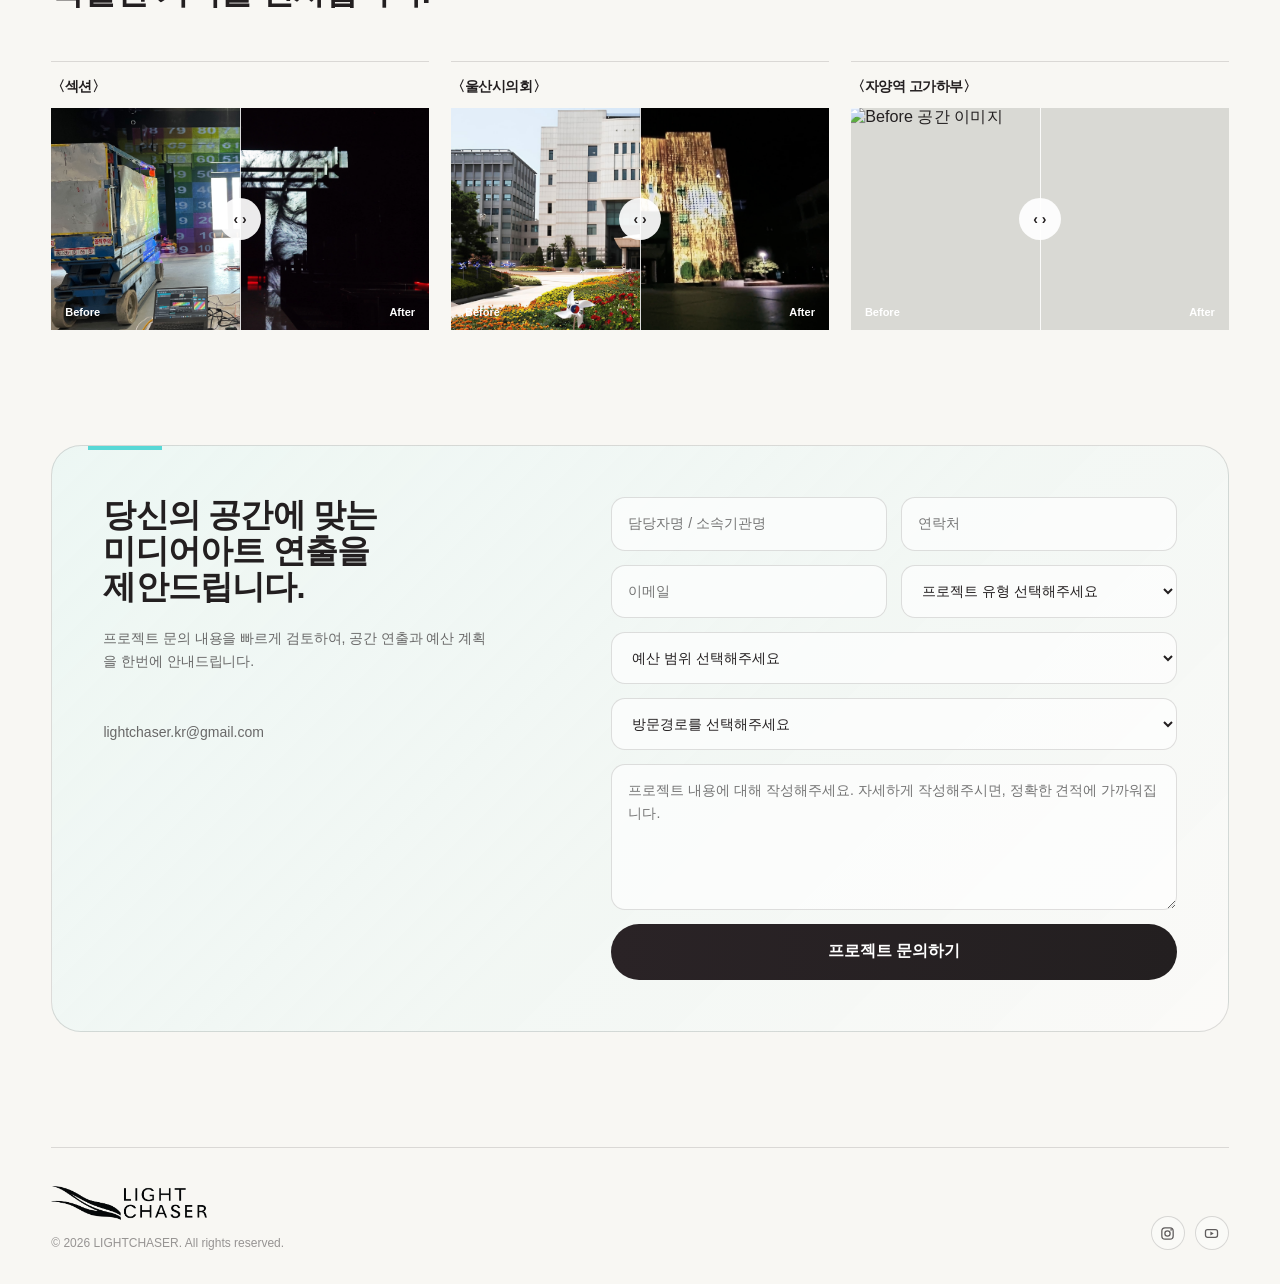
==== commit d27ba364: "Update index.html" ====
--- a/index.html
+++ b/index.html
@@ -2681,7 +2681,7 @@
         </div>
 
         <form class="form" id="contactForm">
-          <input type="text" name="name" placeholder="이름 / 기업명" required />
+          <input type="text" name="name" placeholder="담당자명 / 소속기관명" required />
           <input type="text" name="phone" placeholder="연락처" required />
           <input type="email" name="email" placeholder="이메일" required />
 
@@ -2699,6 +2699,17 @@
             <option>3,000만원 ~ 7,000만원</option>
             <option>7,000만원 이상</option>
           </select>
+
+          <select class="full" name="visitPath" required>
+            <option value="">방문경로를 선택해주세요</option>
+            <option value="구글검색">구글검색</option>
+            <option value="블로그">블로그</option>
+            <option value="인스타그램">인스타그램</option>
+            <option value="유튜브">유튜브</option>
+            <option value="지인추천">지인추천</option>
+            <option value="기타">기타</option>
+          </select>
+
 
           <textarea
             name="message"
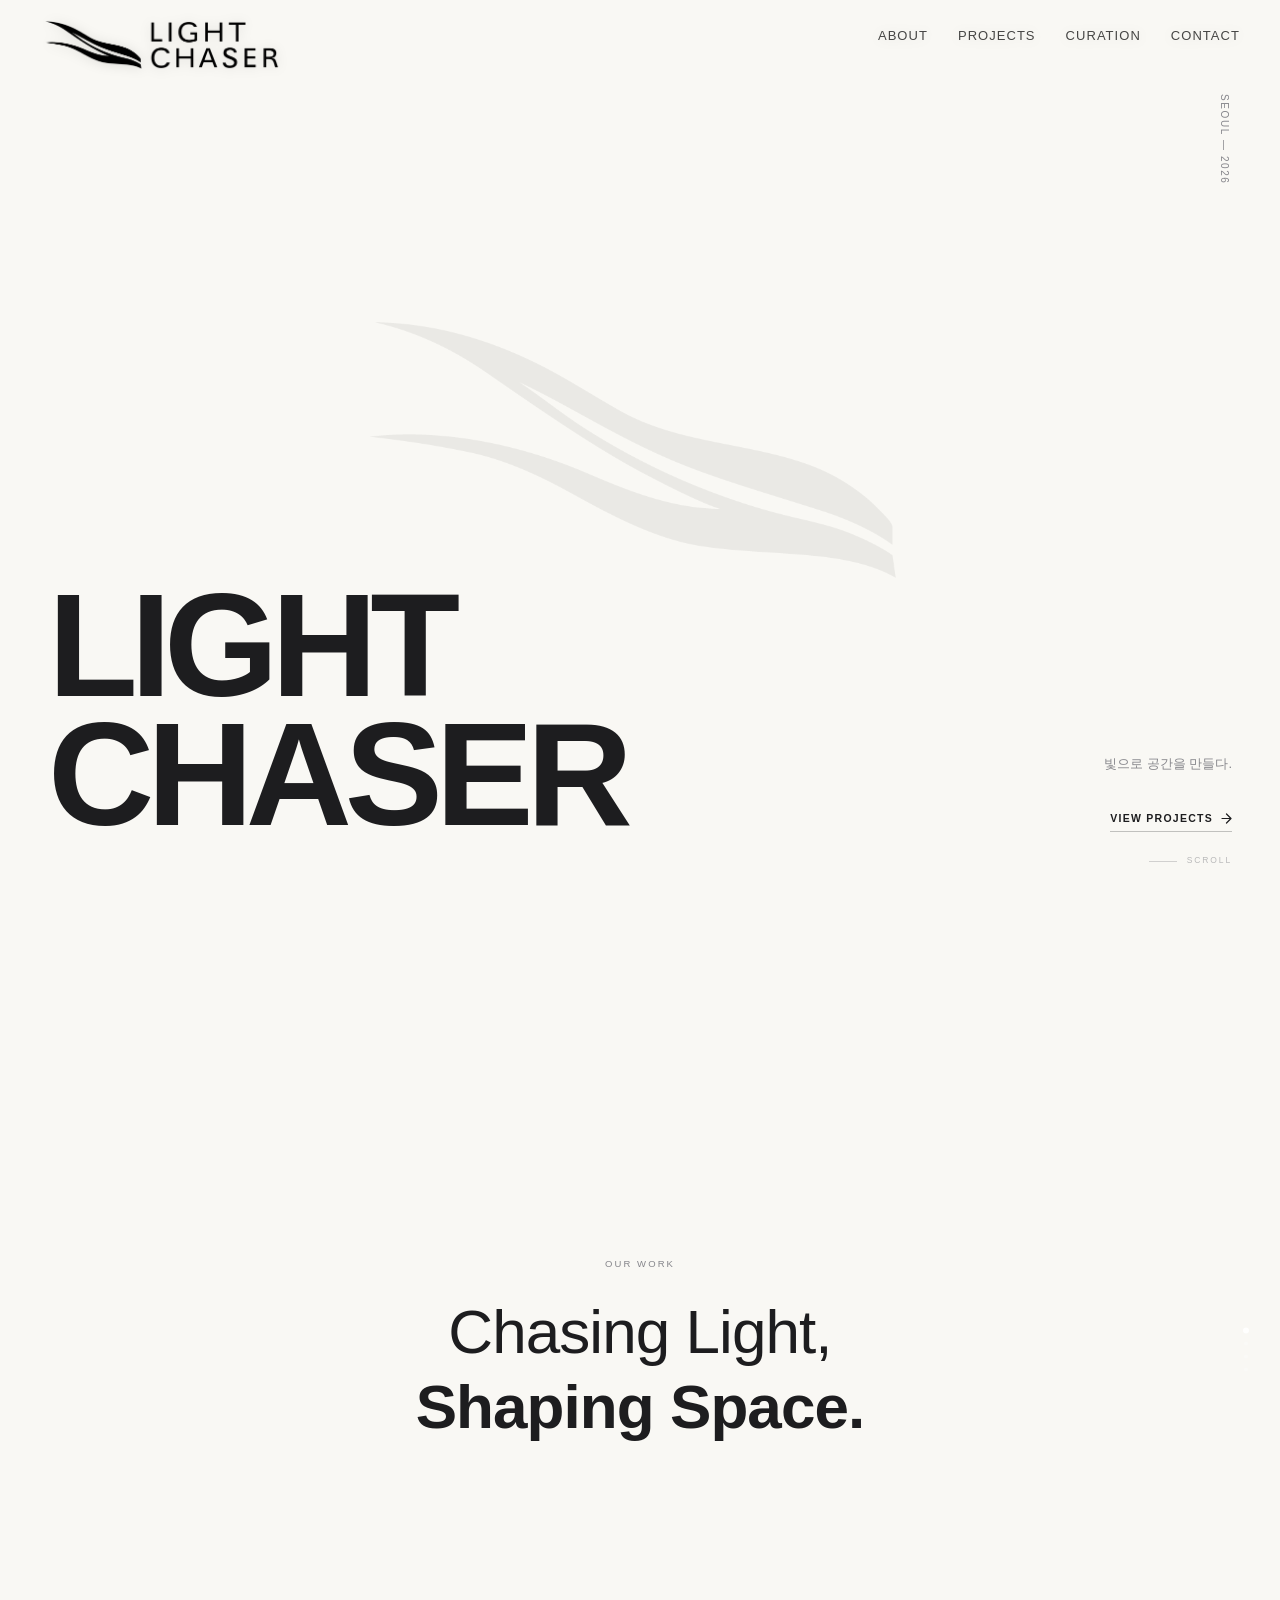
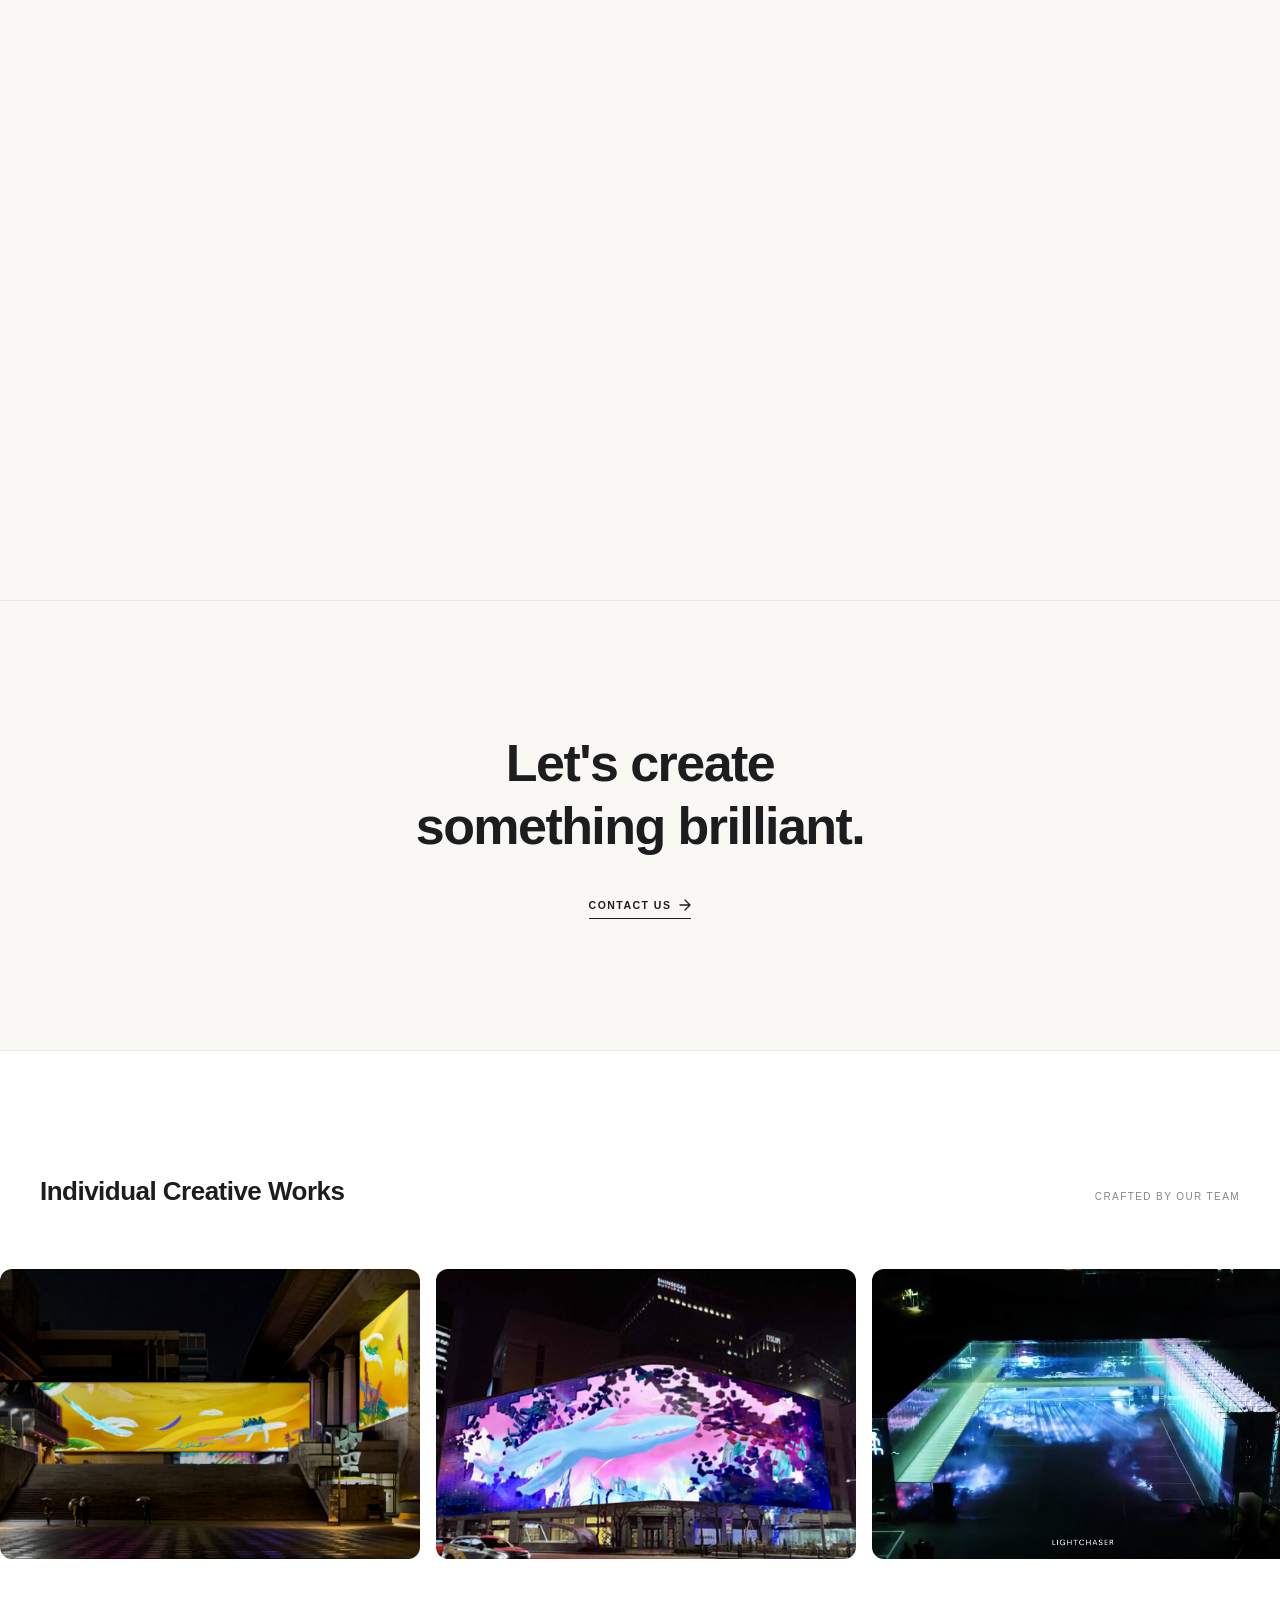
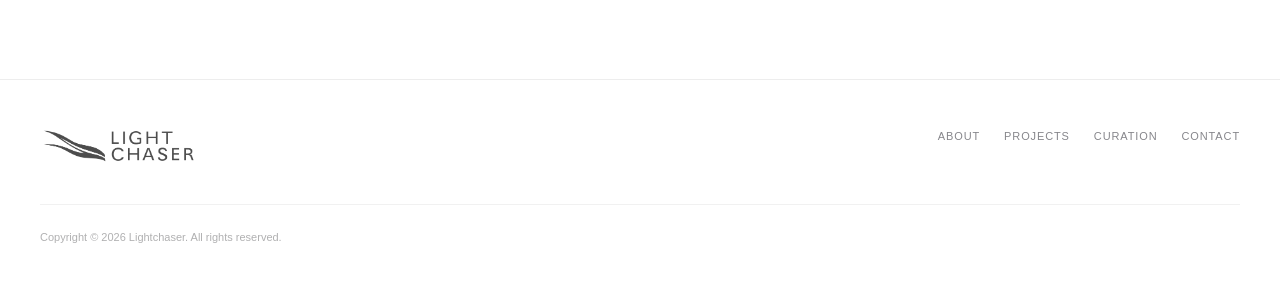
==== commit 4c4d4f80: "Update index.html" ====
--- a/index.html
+++ b/index.html
@@ -3,2932 +3,247 @@
   <head>
     <meta charset="UTF-8" />
     <meta name="viewport" content="width=device-width, initial-scale=1.0" />
-    <title>LIGHTCHASER</title>
-
-    <style>
-      :root {
-        --bg: #f8f7f3;
-        --black: #231f20;
-        --gray: rgba(35, 31, 32, 0.66);
-        --gray-soft: rgba(35, 31, 32, 0.42);
-        --line: rgba(35, 31, 32, 0.14);
-        --line-soft: rgba(35, 31, 32, 0.08);
-        --accent: #58d8d6;
-        --accent-soft: rgba(88, 216, 214, 0.14);
-        --tone-wash: linear-gradient(
-          135deg,
-          rgba(88, 216, 214, 0.08) 0%,
-          rgba(206, 239, 232, 0.18) 55%,
-          rgba(255, 255, 255, 0.16) 100%
-        );
-        --container: min(1500px, calc(100vw - 8vw));
-      }
-
-      * {
-        box-sizing: border-box;
-        margin: 0;
-        padding: 0;
-      }
-
-      html {
-        scroll-behavior: smooth;
-      }
-
-      html,
-      body {
-        width: 100%;
-        min-height: 100%;
-        background: var(--bg);
-        color: var(--black);
-        font-family: "SUIT", "Apple SD Gothic Neo", "Noto Sans KR", sans-serif;
-        overflow-x: hidden;
-      }
-
-      body {
-        min-height: 100vh;
-      }
-
-      a {
-        color: inherit;
-        text-decoration: none;
-      }
-
-      img,
-      iframe {
-        display: block;
-        max-width: 100%;
-      }
-
-      input,
-      select,
-      textarea,
-      button {
-        font: inherit;
-      }
-
-      button {
-        border: none;
-        background: none;
-      }
-
-      .corner-line {
-        position: fixed;
-        left: 0;
-        top: 28px;
-        width: 64px;
-        height: 2px;
-        background: rgba(88, 216, 214, 0.82);
-        transform: rotate(45deg);
-        transform-origin: left center;
-        z-index: 100;
-        pointer-events: none;
-      }
-
-      /* ================= HERO ================= */
-
-      .hero {
-        width: 100%;
-        height: 100svh;
-        min-height: 760px;
-        position: relative;
-        background: var(--bg);
-        overflow: hidden;
-      }
-
-      .topbar {
-        position: fixed;
-        top: 34px;
-        left: 4vw;
-        right: 4vw;
-        z-index: 1000;
-        display: flex;
-        align-items: flex-start;
-        justify-content: space-between;
-        pointer-events: none;
-      }
-
-      .logo,
-      .project-btn {
-        pointer-events: auto;
-      }
-
-      .logo {
-        display: inline-flex;
-        align-items: center;
-      }
-
-      .logo img {
-        height: 30px;
-        width: auto;
-        object-fit: contain;
-      }
-
-      .project-btn {
-        display: inline-flex;
-        align-items: center;
-        justify-content: center;
-        height: 54px;
-        padding: 0 30px;
-        border: 1.8px solid var(--black);
-        background: rgba(248, 247, 243, 0.74);
-        backdrop-filter: blur(8px);
-        color: var(--black);
-        font-size: 16px;
-        font-weight: 800;
-        letter-spacing: -0.04em;
-        white-space: nowrap;
-        transition: all 0.2s ease;
-      }
-
-      .project-btn:hover {
-        background: var(--black);
-        color: #fff;
-      }
-
-      .split-hero {
-        width: 100%;
-        height: 100%;
-        display: grid;
-        grid-template-columns: 7fr 3fr;
-      }
-
-      .media-half {
-        position: relative;
-        width: 100%;
-        height: 100%;
-        overflow: hidden;
-        background: var(--bg);
-      }
-
-      .media-half img,
-      .media-half video {
-        width: 100%;
-        height: 100%;
-        object-fit: cover;
-        border: 0;
-      }
-      .hero-video {
-        background: #000;
-      }
-
-      .media-half::before {
-        content: "";
-        position: absolute;
-        inset: 0;
-        z-index: 2;
-        pointer-events: none;
-        background: linear-gradient(
-            to bottom,
-            rgba(248, 247, 243, 0.9) 0%,
-            rgba(248, 247, 243, 0.42) 13%,
-            rgba(248, 247, 243, 0) 34%
-          ),
-          linear-gradient(
-            to right,
-            rgba(248, 247, 243, 0) 0%,
-            rgba(248, 247, 243, 0) 54%,
-            rgba(248, 247, 243, 0.18) 68%,
-            rgba(248, 247, 243, 0.58) 82%,
-            rgba(248, 247, 243, 0.9) 94%,
-            var(--bg) 100%
-          );
-      }
-
-      .content-half {
-        position: relative;
-        height: 100%;
-        background: var(--bg);
-        padding: 120px 3vw 72px 1.8vw;
-        display: flex;
-        flex-direction: column;
-        justify-content: center;
-      }
-
-      .content-half::before {
-        content: "";
-        position: absolute;
-        top: 0;
-        left: -160px;
-        width: 200px;
-        height: 100%;
-        pointer-events: none;
-        background: linear-gradient(
-          to right,
-          rgba(248, 247, 243, 0),
-          var(--bg)
-        );
-      }
-
-      .content-main {
-        position: relative;
-        z-index: 3;
-        max-width: 420px;
-      }
-
-      .headline {
-        font-size: clamp(34px, 3.35vw, 56px);
-        line-height: 1.08;
-        font-weight: 700;
-        letter-spacing: -0.035em;
-        color: rgba(35, 31, 32, 0.96);
-        word-break: keep-all;
-      }
-
-      .subline {
-        margin-top: 26px;
-        max-width: 380px;
-        font-size: clamp(14px, 0.95vw, 17px);
-        line-height: 1.78;
-        font-weight: 500;
-        letter-spacing: -0.018em;
-        color: rgba(35, 31, 32, 0.68);
-        word-break: keep-all;
-      }
-
-      .main-cta {
-        display: inline-flex;
-        align-items: center;
-        justify-content: center;
-        margin-top: 30px;
-        height: 50px;
-        padding: 0 26px;
-        border: 1.6px solid var(--black);
-        background: var(--black);
-        color: #fff;
-        font-size: 14px;
-        font-weight: 700;
-        letter-spacing: -0.02em;
-        white-space: nowrap;
-        transition: all 0.2s ease;
-      }
-
-      .main-cta:hover {
-        background: transparent;
-        color: var(--black);
-      }
-
-      /* ================= COMMON ================= */
-
-      .section {
-        width: var(--container);
-        margin: 0 auto;
-        padding: clamp(88px, 9vw, 150px) 0 0;
-      }
-
-      .section-head {
-        display: grid;
-        grid-template-columns: 0.8fr 1.2fr;
-        gap: clamp(32px, 5vw, 80px);
-        align-items: end;
-        margin-bottom: clamp(34px, 4vw, 64px);
-      }
-
-      .section-kicker {
-        font-size: 12px;
-        line-height: 1;
-        font-weight: 700;
-        letter-spacing: 0.12em;
-        color: var(--gray-soft);
-        text-transform: uppercase;
-        margin-bottom: 16px;
-      }
-
-      .section-title {
-        font-size: clamp(30px, 3vw, 54px);
-        line-height: 1.08;
-        font-weight: 700;
-        letter-spacing: -0.045em;
-      }
-
-      .section-desc {
-        font-size: clamp(14px, 1vw, 17px);
-        line-height: 1.75;
-        font-weight: 500;
-        letter-spacing: -0.02em;
-        color: var(--gray);
-      }
-
-      /* ================= SOLUTION / VISUAL SERVICE CARDS ================= */
-
-      .solution-list {
-        display: grid;
-        grid-template-columns: repeat(3, 1fr);
-        gap: clamp(18px, 1.8vw, 26px);
-      }
-
-      .solution-item {
-        position: relative;
-        min-height: 500px;
-        padding: 0;
-        display: flex;
-        flex-direction: column;
-        justify-content: space-between;
-        border: 1px solid rgba(35, 31, 32, 0.12);
-        background: rgba(255, 255, 255, 0.46);
-        overflow: hidden;
-        transition: transform 0.3s ease, border-color 0.3s ease,
-          box-shadow 0.3s ease, background 0.3s ease;
-      }
-
-      .solution-item::before {
-        content: "";
-        position: absolute;
-        top: 0;
-        left: clamp(28px, 2.4vw, 38px);
-        width: 74px;
-        height: 4px;
-        background: var(--accent);
-        z-index: 3;
-      }
-
-      .solution-item:hover {
-        transform: translateY(-6px);
-        border-color: rgba(35, 31, 32, 0.18);
-        box-shadow: 0 22px 46px rgba(35, 31, 32, 0.075);
-        background: rgba(255, 255, 255, 0.58);
-      }
-
-      .solution-top {
-        position: relative;
-        z-index: 2;
-        padding: clamp(32px, 2.6vw, 44px) clamp(28px, 2.4vw, 38px)
-          clamp(26px, 2.2vw, 36px);
-      }
-
-      .solution-label {
-        display: inline-flex;
-        align-items: center;
-        justify-content: center;
-        height: 28px;
-        padding: 0 12px;
-        border: 1px solid rgba(35, 31, 32, 0.14);
-        border-radius: 999px;
-        background: rgba(255, 255, 255, 0.52);
-        color: rgba(35, 31, 32, 0.56);
-        font-size: 11px;
-        line-height: 1;
-        font-weight: 760;
-        letter-spacing: 0.095em !important;
-        text-transform: uppercase;
-        margin-bottom: clamp(42px, 4.2vw, 78px);
-      }
-
-      .solution-item h3 {
-        font-size: clamp(25px, 1.75vw, 32px);
-        line-height: 1.16;
-        font-weight: 760;
-        letter-spacing: -0.015em !important;
-        color: var(--black);
-        word-break: keep-all;
-      }
-
-      .solution-item h3 span {
-        display: block;
-        margin-top: 9px;
-        font-size: clamp(14px, 0.92vw, 16px);
-        line-height: 1.35;
-        font-weight: 600;
-        color: rgba(35, 31, 32, 0.44);
-        letter-spacing: -0.005em !important;
-      }
-
-      .solution-item p {
-        margin-top: 25px;
-        max-width: 390px;
-        font-size: clamp(15px, 0.95vw, 17px);
-        line-height: 1.72;
-        font-weight: 520;
-        color: rgba(35, 31, 32, 0.72);
-        letter-spacing: -0.005em !important;
-        word-break: keep-all;
-      }
-
-      .solution-visual {
-        position: relative;
-        width: 100%;
-        height: 210px;
-        overflow: hidden;
-        background: #111820;
-      }
-
-      .solution-visual::after {
-        content: "";
-        position: absolute;
-        inset: 0;
-        pointer-events: none;
-        background: linear-gradient(
-          to bottom,
-          rgba(17, 24, 32, 0) 0%,
-          rgba(17, 24, 32, 0.08) 58%,
-          rgba(17, 24, 32, 0.22) 100%
-        );
-      }
-
-      .solution-visual img {
-        width: 100%;
-        height: 100%;
-        object-fit: cover;
-        filter: saturate(0.88) contrast(1.04) brightness(0.92);
-        transform: scale(1.01);
-        transition: transform 0.45s ease, filter 0.45s ease;
-      }
-
-      .solution-item:hover .solution-visual img {
-        transform: scale(1.045);
-        filter: saturate(1) contrast(1.06) brightness(1);
-      }
-
-      .solution-visual-mark {
-        position: absolute;
-        right: 24px;
-        top: 24px;
-        z-index: 2;
-        width: 34px;
-        height: 2px;
-        background: var(--accent);
-      }
-
-      .tag-row,
-      .tag,
-      .solution-num {
-        display: none;
-      }
-
-      /* ================= PROJECT ACCORDION ================= */
-
-      .projects-section {
-        width: 100%;
-        padding: clamp(88px, 9vw, 150px) 4vw 0;
-        background: var(--bg);
-        position: relative;
-      }
-
-      .projects-inner {
-        max-width: 1600px;
-        margin: 0 auto;
-      }
-
-      .projects-head {
-        margin-bottom: clamp(34px, 4vw, 64px);
-      }
-
-      .projects-title {
-        font-size: clamp(30px, 3vw, 54px);
-        line-height: 1.08;
-        font-weight: 700;
-        letter-spacing: -0.045em;
-        color: var(--black);
-      }
-
-      .projects-sub {
-        margin-top: 12px;
-        font-size: 14px;
-        line-height: 1.6;
-        color: var(--gray);
-      }
-
-      .project-accordion {
-        display: flex;
-        gap: 18px;
-        width: 100%;
-        height: min(68vh, 680px);
-        min-height: 560px;
-      }
-
-      .project-panel {
-        position: relative;
-        flex: 0.72 1 0;
-        min-width: 0;
-        overflow: hidden;
-        border: 1px solid rgba(35, 31, 32, 0.08);
-        background: #ecebe7;
-        cursor: pointer;
-        color: #fff;
-        text-align: left;
-        transition: flex 0.55s cubic-bezier(0.22, 1, 0.36, 1),
-          background 0.35s ease, border-color 0.35s ease;
-      }
-
-      .project-panel:hover,
-      .project-panel.is-active {
-        flex: 3.2 1 0;
-        background: #111820;
-        border-color: #111820;
-      }
-
-      .project-panel-inner {
-        position: relative;
-        width: 100%;
-        height: 100%;
-      }
-
-      .project-media {
-        position: absolute;
-        inset: 0;
-        overflow: hidden;
-        background: #111820;
-      }
-
-      .project-media img,
-      .project-media iframe {
-        width: 100%;
-        height: 100%;
-        object-fit: cover;
-        display: block;
-        transition: opacity 0.35s ease, transform 0.55s ease, filter 0.35s ease;
-      }
-
-      .project-media img {
-        opacity: 1;
-        filter: saturate(1.08) contrast(1.02) brightness(0.98);
-        transform: scale(1.01);
-      }
-
-      .project-media iframe {
-        position: absolute;
-        inset: 0;
-        border: 0;
-        opacity: 0;
-        pointer-events: none;
-      }
-
-      .project-panel:hover .project-media img,
-      .project-panel.is-active .project-media img {
-        opacity: 1;
-        transform: scale(1.035);
-        filter: saturate(1.08) contrast(1.03) brightness(1);
-      }
-
-      .project-panel.is-video-on .project-media img {
-        opacity: 0;
-      }
-
-      .project-panel.is-video-on .project-media iframe {
-        opacity: 1;
-        pointer-events: auto;
-      }
-
-      .project-overlay {
-        position: absolute;
-        inset: 0;
-        z-index: 2;
-        pointer-events: none;
-        background: linear-gradient(
-          to bottom,
-          rgba(16, 22, 30, 0.02) 0%,
-          rgba(16, 22, 30, 0.04) 40%,
-          rgba(16, 22, 30, 0.34) 100%
-        );
-      }
-
-      .project-panel.is-playing .project-overlay {
-        opacity: 0;
-      }
-
-      .project-meta-top {
-        position: absolute;
-        top: 24px;
-        left: 24px;
-        right: 24px;
-        z-index: 3;
-        display: flex;
-        justify-content: space-between;
-        align-items: center;
-        pointer-events: none;
-      }
-
-      .project-index {
-        font-size: 18px;
-        font-weight: 750;
-        letter-spacing: -0.02em;
-        color: rgba(255, 255, 255, 0.92);
-      }
-
-      .project-line {
-        width: 22px;
-        height: 2px;
-        background: rgba(88, 216, 214, 0.95);
-      }
-
-      .project-content {
-        position: absolute;
-        left: 24px;
-        right: 24px;
-        bottom: 26px;
-        z-index: 3;
-        transition: transform 0.35s ease, opacity 0.35s ease;
-        pointer-events: none;
-      }
-
-      .project-name {
-        font-size: clamp(17px, 1.35vw, 26px);
-        line-height: 1.22;
-        font-weight: 760;
-        letter-spacing: -0.04em;
-        color: #fff;
-        text-shadow: 0 2px 14px rgba(0, 0, 0, 0.35);
-        word-break: keep-all;
-      }
-
-      .project-client {
-        margin-top: 10px;
-        font-size: 13px;
-        line-height: 1.45;
-        font-weight: 500;
-        color: rgba(255, 255, 255, 0.78);
-        text-shadow: 0 2px 12px rgba(0, 0, 0, 0.35);
-        word-break: keep-all;
-      }
-
-      .project-play {
-        position: absolute;
-        right: 24px;
-        bottom: 24px;
-        z-index: 4;
-        width: 56px;
-        height: 56px;
-        border-radius: 50%;
-        background: rgba(248, 247, 243, 0.92);
-        color: #111820;
-        font-size: 18px;
-        display: grid;
-        place-items: center;
-        pointer-events: none;
-        opacity: 0;
-        transform: scale(0.92);
-        transition: opacity 0.3s ease, transform 0.3s ease, background 0.3s ease;
-      }
-
-      .project-panel:hover .project-play,
-      .project-panel.is-active .project-play {
-        opacity: 1;
-        transform: scale(1);
-      }
-
-      .project-panel.is-playing .project-play,
-      .project-panel.is-playing .project-content,
-      .project-panel.is-playing .project-meta-top {
-        opacity: 0;
-      }
-
-      /* ================= PROCESS / STRATA STACK / FIXED VERSION ================= */
-
-      .process-section {
-        width: 100%;
-        padding: clamp(76px, 7.2vw, 118px) 4vw 42px;
-        background: var(--bg);
-        overflow: hidden;
-      }
-
-      .process-inner {
-        width: min(1540px, 100%);
-        margin: 0 auto;
-        display: grid;
-        grid-template-columns: 0.32fr 0.68fr;
-        gap: clamp(42px, 5vw, 78px);
-        align-items: center;
-      }
-
-      .process-head {
-        align-self: center;
-      }
-
-      .process-title {
-        margin-top: 16px;
-        font-size: clamp(28px, 2.55vw, 40px);
-        line-height: 1.12;
-        font-weight: 740;
-        letter-spacing: -0.05em;
-        color: var(--black);
-        word-break: keep-all;
-      }
-
-      .process-desc {
-        margin-top: 18px;
-        max-width: 310px;
-        font-size: clamp(13px, 0.9vw, 15px);
-        line-height: 1.68;
-        font-weight: 500;
-        letter-spacing: -0.025em;
-        color: var(--gray);
-        word-break: keep-all;
-      }
-
-      .process-stack {
-        position: relative;
-        min-height: 356px;
-        isolation: isolate;
-      }
-
-      .process-layer {
-        position: absolute;
-        right: 0;
-        height: 92px;
-        display: grid;
-        grid-template-columns: 56px 1px minmax(190px, 1fr) clamp(
-            120px,
-            15vw,
-            240px
-          );
-        align-items: center;
-        gap: 18px;
-        padding: 0 24px 0 22px;
-        background: rgba(255, 255, 255, 0.72);
-        border: 1px solid rgba(35, 31, 32, 0.07);
-        box-shadow: 0 10px 26px rgba(35, 31, 32, 0.045);
-        backdrop-filter: blur(8px);
-        overflow: hidden;
-        transition: transform 0.24s ease, background 0.24s ease,
-          box-shadow 0.24s ease;
-      }
-
-      .layer-01 {
-        bottom: 0;
-        width: 100%;
-        z-index: 4;
-      }
-      .layer-02 {
-        bottom: 72px;
-        width: 91%;
-        z-index: 3;
-      }
-      .layer-03 {
-        bottom: 144px;
-        width: 82%;
-        z-index: 2;
-      }
-      .layer-04 {
-        bottom: 216px;
-        width: 73%;
-        z-index: 1;
-      }
-
-      .process-layer:hover {
-        transform: translateX(-5px);
-        background: rgba(255, 255, 255, 0.86);
-        box-shadow: 0 14px 34px rgba(35, 31, 32, 0.06);
-      }
-
-      .process-number {
-        font-size: clamp(24px, 1.95vw, 34px);
-        line-height: 1;
-        font-weight: 760;
-        letter-spacing: -0.04em;
-        color: rgba(128, 255, 206, 0.96);
-      }
-
-      .process-line {
-        width: 1px;
-        height: 38px;
-        background: rgba(35, 31, 32, 0.13);
-      }
-
-      .process-copy h3 {
-        font-size: clamp(14px, 1.08vw, 18px);
-        line-height: 1.25;
-        font-weight: 740;
-        letter-spacing: -0.04em;
-        color: var(--black);
-        word-break: keep-all;
-      }
-
-      .process-copy p {
-        margin-top: 5px;
-        font-size: clamp(11.5px, 0.78vw, 13px);
-        line-height: 1.5;
-        font-weight: 500;
-        letter-spacing: -0.02em;
-        color: rgba(35, 31, 32, 0.62);
-        word-break: keep-all;
-      }
-
-      .process-image {
-        justify-self: end;
-        overflow: hidden;
-        background: rgba(255, 255, 255, 0.18);
-        box-shadow: 0 8px 22px rgba(35, 31, 32, 0.08);
-        display: flex;
-        align-items: center;
-        justify-content: center;
-      }
-
-      .process-image img {
-        width: 100%;
-        height: 100%;
-        object-fit: contain;
-        filter: grayscale(0.25) contrast(1.04) brightness(0.98);
-        transform: scale(1);
-        transition: all 0.38s ease;
-      }
-
-      .process-layer:hover .process-image img {
-        filter: grayscale(0) contrast(1.04) brightness(1);
-        transform: scale(1.015);
-      }
-
-      /* 이미지는 '밖으로 튀어나오지 않고', 같은 위치 안에서 비율만 다르게 */
-      .layer-01 .process-image {
-        width: 100%;
-        max-width: 230px;
-        height: 68px;
-      }
-      .layer-02 .process-image {
-        width: 100%;
-        max-width: 150px;
-        height: 76px;
-      }
-      .layer-03 .process-image {
-        width: 100%;
-        max-width: 230px;
-        height: 58px;
-      }
-      .layer-04 .process-image {
-        width: 100%;
-        max-width: 150px;
-        height: 76px;
-      }
-
-      /* 섹션 타이틀 톤 정리 */
-      .section-title,
-      .projects-title,
-      .process-title {
-        font-weight: 740;
-        letter-spacing: -0.05em;
-      }
-
-      /* PROCESS image crop fix */
-      .process-image img {
-        object-fit: contain !important;
-      }
-
-      /* ================= TRANSFORM ================= */
-
-      .transform-grid {
-        display: grid;
-        grid-template-columns: repeat(3, 1fr);
-        gap: 22px;
-      }
-
-      .transform-card {
-        border-top: 1px solid var(--line);
-        padding-top: 16px;
-      }
-
-      .transform-card h3 {
-        font-size: 14px;
-        font-weight: 700;
-        letter-spacing: -0.03em;
-        margin-bottom: 12px;
-      }
-
-      .compare {
-        position: relative;
-        overflow: hidden;
-      }
-
-      .compare img {
-        width: 100%;
-        aspect-ratio: 1.7 / 1;
-        object-fit: cover;
-        filter: saturate(0.92);
-      }
-
-      .compare::before {
-        content: "";
-        position: absolute;
-        inset: 0;
-        background: linear-gradient(
-          to right,
-          rgba(35, 31, 32, 0.38) 0%,
-          rgba(35, 31, 32, 0.38) 49.8%,
-          rgba(255, 255, 255, 0) 50%,
-          rgba(255, 255, 255, 0) 100%
-        );
-      }
-
-      .compare-line {
-        position: absolute;
-        top: 0;
-        bottom: 0;
-        left: 50%;
-        width: 1px;
-        background: rgba(255, 255, 255, 0.86);
-      }
-
-      .compare-handle {
-        position: absolute;
-        left: 50%;
-        top: 50%;
-        width: 42px;
-        height: 42px;
-        transform: translate(-50%, -50%);
-        border-radius: 50%;
-        background: rgba(255, 255, 255, 0.92);
-        display: grid;
-        place-items: center;
-        font-size: 14px;
-        font-weight: 800;
-      }
-
-      .compare-labels {
-        position: absolute;
-        left: 14px;
-        right: 14px;
-        bottom: 12px;
-        display: flex;
-        justify-content: space-between;
-        color: #fff;
-        font-size: 11px;
-        font-weight: 700;
-      }
-
-      /* ================= CONTACT ================= */
-
-      .contact {
-        padding-bottom: clamp(90px, 9vw, 150px);
-      }
-
-      .contact-box {
-        position: relative;
-        border: 1px solid var(--line);
-        border-radius: 30px;
-        background: var(--tone-wash), rgba(255, 255, 255, 0.3);
-        padding: clamp(28px, 4vw, 56px);
-        display: grid;
-        grid-template-columns: 0.88fr 1.12fr;
-        gap: clamp(34px, 5vw, 80px);
-        overflow: hidden;
-      }
-
-      .contact-box::before {
-        content: "";
-        position: absolute;
-        top: 0;
-        left: 36px;
-        width: 74px;
-        height: 4px;
-        background: var(--accent);
-      }
-
-      .contact-copy h2 {
-        font-size: clamp(30px, 3vw, 54px);
-        line-height: 1.15;
-        font-weight: 700;
-        letter-spacing: -0.045em;
-      }
-
-      .contact-copy p {
-        margin-top: 22px;
-        max-width: 390px;
-        font-size: 14px;
-        line-height: 1.75;
-        color: var(--gray);
-      }
-
-      .contact-info {
-        margin-top: 48px;
-        display: grid;
-        gap: 12px;
-        font-size: 14px;
-        color: var(--gray);
-      }
-
-      .form {
-        display: grid;
-        grid-template-columns: 1fr 1fr;
-        gap: 14px;
-      }
-
-      .form input,
-      .form select,
-      .form textarea {
-        width: 100%;
-        min-height: 52px;
-        padding: 14px 16px;
-        border: 1px solid var(--line);
-        border-radius: 14px;
-        background: rgba(255, 255, 255, 0.62);
-        color: var(--black);
-        outline: none;
-      }
-
-      .form textarea {
-        grid-column: 1 / -1;
-        min-height: 146px;
-        resize: vertical;
-        line-height: 1.6;
-      }
-
-      .form .full {
-        grid-column: 1 / -1;
-      }
-
-      .form button {
-        grid-column: 1 / -1;
-        height: 56px;
-        border: none;
-        border-radius: 999px;
-        background: linear-gradient(90deg, #2a2326 0%, #231f20 100%);
-        color: #fff;
-        font-weight: 700;
-        cursor: pointer;
-      }
-
-      /* ================= FOOTER ================= */
-
-      .footer {
-        width: var(--container);
-        margin: 0 auto;
-        padding: 38px 0 34px;
-        border-top: 1px solid var(--line);
-        display: flex;
-        justify-content: space-between;
-        align-items: flex-end;
-        gap: 28px;
-      }
-
-      .footer-logo img {
-        height: 34px;
-        width: auto;
-      }
-
-      .footer-copy {
-        margin-top: 16px;
-        font-size: 12px;
-        color: rgba(35, 31, 32, 0.46);
-      }
-
-      .footer-links {
-        display: flex;
-        align-items: center;
-        gap: 12px;
-        font-size: 12px;
-        color: var(--gray);
-      }
-
-      .footer-text-links {
-        display: flex;
-        align-items: center;
-        gap: 18px;
-      }
-
-      .footer-socials {
-        display: flex;
-        align-items: center;
-        gap: 10px;
-        margin-left: 10px;
-      }
-
-      .social-icon {
-        width: 34px;
-        height: 34px;
-        display: inline-flex;
-        align-items: center;
-        justify-content: center;
-        border: 1px solid rgba(35, 31, 32, 0.16);
-        border-radius: 999px;
-        color: rgba(35, 31, 32, 0.72);
-        background: rgba(255, 255, 255, 0.36);
-        transition: transform 0.2s ease, color 0.2s ease, border-color 0.2s ease,
-          background 0.2s ease;
-      }
-
-      .social-icon svg {
-        width: 17px;
-        height: 17px;
-        display: block;
-      }
-
-      .social-icon:hover {
-        transform: translateY(-2px);
-        color: var(--black);
-        border-color: rgba(35, 31, 32, 0.34);
-        background: rgba(255, 255, 255, 0.72);
-      }
-
-      /* ================= TYPOGRAPHY CONSISTENCY ================= */
-
-      .section-title,
-      .projects-title,
-      .process-title,
-      .contact-copy h2 {
-        font-size: clamp(28px, 2.55vw, 42px);
-        line-height: 1.1;
-        font-weight: 740;
-        letter-spacing: -0.045em;
-      }
-
-      .section-kicker {
-        font-size: 12px;
-        letter-spacing: 0.14em;
-        color: rgba(35, 31, 32, 0.38);
-      }
-
-      /* ================= PROCESS / ORANGE FINAL OVERRIDE ================= */
-
-      .process-section .section-kicker,
-      .process-section .process-title,
-      .process-section .process-desc {
-        color: inherit;
-      }
-
-      .process-number {
-        color: rgba(88, 216, 214, 0.95) !important;
-      }
-
-      .process-layer {
-        background: linear-gradient(
-          135deg,
-          rgba(88, 216, 214, 0.06) 0%,
-          rgba(255, 255, 255, 0.72) 42%,
-          rgba(255, 255, 255, 0.88) 100%
-        ) !important;
-        border-color: rgba(35, 31, 32, 0.08) !important;
-        box-shadow: 0 12px 30px rgba(35, 31, 32, 0.055) !important;
-      }
-
-      .process-layer::before {
-        content: "";
-        position: absolute;
-        top: 0;
-        left: 22px;
-        width: 48px;
-        height: 3px;
-        background: var(--accent);
-        opacity: 0.9;
-        z-index: 3;
-      }
-
-      .process-line {
-        background: rgba(35, 31, 32, 0.12) !important;
-      }
-
-      .process-image img {
-        filter: grayscale(0.2) contrast(1.02) brightness(1) !important;
-      }
-
-      .process-layer:hover {
-        background: linear-gradient(
-          135deg,
-          rgba(88, 216, 214, 0.08) 0%,
-          rgba(255, 255, 255, 0.82) 46%,
-          rgba(255, 255, 255, 0.96) 100%
-        ) !important;
-      }
-
-      @media (max-width: 860px) {
-        .process-layer::before {
-          left: 18px;
-          width: 40px;
-        }
-      }
-
-      /* ================= RESPONSIVE ================= */
-
-      @media (max-width: 1180px) {
-        .solution-list,
-        .transform-grid {
-          grid-template-columns: 1fr;
-        }
-
-        .solution-item {
-          border-right: none;
-          border-bottom: 1px solid var(--line-soft);
-        }
-
-        .solution-item:last-child {
-          border-bottom: none;
-        }
-
-        .contact-box {
-          grid-template-columns: 1fr;
-        }
-
-        .project-accordion {
-          min-height: 540px;
-          gap: 14px;
-        }
-
-        .project-panel:hover,
-        .project-panel.is-active {
-          flex: 2.4 1 0;
-        }
-
-        .process-inner {
-          grid-template-columns: 1fr;
-          gap: 34px;
-        }
-
-        .process-desc {
-          max-width: 520px;
-        }
-
-        .process-stack {
-          min-height: 320px;
-        }
-
-        .layer-01 {
-          width: 100%;
-        }
-
-        .layer-02 {
-          width: 91%;
-        }
-
-        .layer-03 {
-          width: 82%;
-        }
-
-        .layer-04 {
-          width: 73%;
-        }
-      }
-
-      @media (max-height: 850px) {
-        .hero {
-          min-height: 700px;
-        }
-
-        .topbar {
-          top: 26px;
-        }
-
-        .project-btn {
-          height: 48px;
-          padding: 0 26px;
-          font-size: 15px;
-        }
-
-        .content-half {
-          padding-top: 104px;
-          padding-bottom: 52px;
-        }
-
-        .headline {
-          font-size: clamp(32px, 3.05vw, 50px);
-        }
-
-        .subline {
-          margin-top: 24px;
-          font-size: clamp(14px, 0.9vw, 16px);
-        }
-
-        .main-cta {
-          margin-top: 26px;
-          height: 48px;
-        }
-      }
-
-      @media (max-width: 860px) {
-        :root {
-          --container: calc(100vw - 44px);
-        }
-
-        .corner-line {
-          top: 22px;
-          width: 48px;
-        }
-
-        .hero {
-          height: auto;
-          min-height: 100svh;
-          overflow: visible;
-          padding-bottom: 54px;
-        }
-
-        .topbar {
-          position: fixed;
-          top: 26px;
-          left: 22px;
-          right: 22px;
-          align-items: center;
-        }
-
-        .logo img {
-          height: 24px;
-        }
-
-        .project-btn {
-          height: 42px;
-          padding: 0 16px;
-          border-width: 1.5px;
-          background: rgba(248, 247, 243, 0.72);
-          backdrop-filter: blur(8px);
-          font-size: 13px;
-          font-weight: 800;
-        }
-
-        .split-hero {
-          display: flex;
-          flex-direction: column;
-          height: auto;
-        }
-
-        .media-half {
-          order: 1;
-          width: 100%;
-          height: 56svh;
-          min-height: 410px;
-          max-height: 620px;
-        }
-
-        .media-half::before {
-          background: linear-gradient(
-            to bottom,
-            rgba(248, 247, 243, 0.92) 0%,
-            rgba(248, 247, 243, 0.34) 20%,
-            rgba(248, 247, 243, 0) 46%,
-            rgba(248, 247, 243, 0) 68%,
-            rgba(248, 247, 243, 0.4) 86%,
-            var(--bg) 100%
-          );
-        }
-
-        .content-half {
-          order: 2;
-          height: auto;
-          padding: 0 22px 0;
-          margin-top: -18px;
-          background: transparent;
-          display: block;
-        }
-
-        .content-half::before {
-          display: none;
-        }
-
-        .content-main {
-          max-width: 100%;
-        }
-
-        .headline {
-          font-size: clamp(36px, 10vw, 52px);
-          line-height: 1.03;
-        }
-
-        .subline {
-          max-width: 100%;
-          font-size: 15px;
-        }
-
-        .section {
-          padding-top: 86px;
-        }
-
-        .section-head {
-          grid-template-columns: 1fr;
-          gap: 18px;
-          margin-bottom: 28px;
-        }
-
-        .solution-item {
-          min-height: auto;
-          padding: 28px 0;
-        }
-
-        .solution-num {
-          margin-bottom: 34px;
-        }
-
-        .projects-section {
-          padding: 86px 22px 0;
-        }
-
-        .projects-head {
-          margin-bottom: 28px;
-        }
-
-        .projects-title {
-          font-size: clamp(30px, 8vw, 42px);
-          line-height: 1.06;
-        }
-
-        .projects-sub {
-          font-size: 13px;
-        }
-
-        .project-accordion {
-          display: flex;
-          flex-direction: column;
-          height: auto;
-          min-height: auto;
-          gap: 12px;
-        }
-
-        .project-panel {
-          flex: none !important;
-          height: 108px;
-          min-height: 108px;
-          transition: height 0.42s cubic-bezier(0.22, 1, 0.36, 1),
-            background 0.35s ease, border-color 0.35s ease;
-        }
-
-        .project-panel.is-active {
-          height: 340px;
-          background: #111820;
-          border-color: #111820;
-        }
-
-        .project-panel:hover {
-          flex: none;
-        }
-
-        .project-panel .project-media img {
-          opacity: 1;
-          filter: saturate(1.08) contrast(1.02) brightness(0.98);
-        }
-
-        .project-panel.is-active .project-media img {
-          opacity: 1;
-          filter: saturate(1.08) contrast(1.03) brightness(1);
-        }
-
-        .project-panel.is-video-on .project-media img {
-          opacity: 0;
-        }
-
-        .project-panel.is-video-on .project-media iframe {
-          opacity: 1;
-        }
-
-        .project-meta-top {
-          top: 18px;
-          left: 18px;
-          right: 18px;
-        }
-
-        .project-index {
-          font-size: 15px;
-        }
-
-        .project-content {
-          left: 18px;
-          right: 18px;
-          bottom: 18px;
-        }
-
-        .project-name {
-          font-size: 21px;
-        }
-
-        .project-client {
-          margin-top: 8px;
-          font-size: 13px;
-        }
-
-        .project-play {
-          right: 18px;
-          bottom: 18px;
-          width: 46px;
-          height: 46px;
-          font-size: 16px;
-        }
-
-        .process-section {
-          padding: 72px 22px 0;
-        }
-
-        .process-inner {
-          width: 100%;
-          display: block;
-        }
-
-        .process-title {
-          margin-top: 16px;
-          font-size: clamp(28px, 7.8vw, 36px);
-          line-height: 1.12;
-        }
-
-        .process-desc {
-          margin-top: 15px;
-          max-width: 100%;
-          font-size: 14px;
-          line-height: 1.65;
-        }
-
-        .process-stack {
-          margin-top: 30px;
-          min-height: auto;
-          display: flex;
-          flex-direction: column-reverse;
-          gap: 10px;
-        }
-
-        .process-layer {
-          position: relative;
-          right: auto;
-          bottom: auto;
-          width: 100% !important;
-          height: auto;
-          min-height: 86px;
-          grid-template-columns: 46px 1px 1fr 74px;
-          gap: 12px;
-          padding: 14px 0 14px 16px;
-        }
-
-        .process-number {
-          font-size: 24px;
-        }
-
-        .process-line {
-          height: 34px;
-        }
-
-        .process-copy h3 {
-          font-size: 15px;
-        }
-
-        .process-copy p {
-          margin-top: 4px;
-          font-size: 12px;
-          line-height: 1.45;
-        }
-
-        .process-image {
-          width: 74px;
-          height: 100%;
-        }
-
-        .process-layer:hover {
-          transform: none;
-        }
-
-        .form {
-          grid-template-columns: 1fr;
-        }
-
-        .form textarea,
-        .form .full,
-        .form button {
-          grid-column: 1;
-        }
-
-        .footer {
-          display: block;
-        }
-
-        .footer-links {
-          margin-top: 28px;
-          flex-wrap: wrap;
-          align-items: center;
-        }
-
-        .footer-socials {
-          margin-left: 0;
-        }
-      }
-
-      /* ================= PROCESS RESPONSIVE ================= */
-
-      @media (max-width: 1180px) {
-        .process-inner {
-          grid-template-columns: 1fr;
-          gap: 34px;
-        }
-
-        .process-desc {
-          max-width: 520px;
-        }
-
-        .process-stack {
-          min-height: 340px;
-        }
-
-        .layer-01 {
-          width: 100%;
-        }
-        .layer-02 {
-          width: 90%;
-        }
-        .layer-03 {
-          width: 80%;
-        }
-        .layer-04 {
-          width: 70%;
-        }
-      }
-
-      @media (max-width: 860px) {
-        .process-section {
-          padding: 72px 22px 20px;
-        }
-
-        .process-inner {
-          width: 100%;
-          display: block;
-        }
-
-        .process-title {
-          margin-top: 16px;
-          font-size: clamp(28px, 7.8vw, 36px);
-          line-height: 1.12;
-        }
-
-        .process-desc {
-          margin-top: 15px;
-          max-width: 100%;
-          font-size: 14px;
-          line-height: 1.65;
-        }
-
-        .process-stack {
-          margin-top: 30px;
-          min-height: auto;
-          display: flex;
-          flex-direction: column-reverse;
-          gap: 10px;
-        }
-
-        .process-layer,
-        .layer-01,
-        .layer-02,
-        .layer-03,
-        .layer-04 {
-          position: relative;
-          right: auto;
-          bottom: auto;
-          top: auto;
-          width: 100% !important;
-          height: auto;
-          min-height: 98px;
-          display: grid;
-          grid-template-columns: 44px 1px 1fr 82px;
-          gap: 12px;
-          padding: 14px 14px 14px 16px;
-          overflow: hidden;
-        }
-
-        .process-number {
-          font-size: 23px;
-        }
-        .process-line {
-          height: 34px;
-        }
-        .process-copy h3 {
-          font-size: 15px;
-        }
-        .process-copy p {
-          margin-top: 4px;
-          font-size: 12px;
-          line-height: 1.45;
-        }
-
-        .layer-01 .process-image,
-        .layer-02 .process-image,
-        .layer-03 .process-image,
-        .layer-04 .process-image {
-          width: 82px;
-          height: 70px;
-        }
-
-        .process-layer:hover {
-          transform: none;
-        }
-      }
-
-      /* ================= PROCESS IMAGE BACKGROUND CLEAN FIX ================= */
-      .process-layer {
-        grid-template-columns: 56px 1px minmax(190px, 1fr) clamp(
-            180px,
-            18vw,
-            280px
-          ) !important;
-      }
-
-      .process-image {
-        background: transparent !important;
-        box-shadow: none !important;
-      }
-
-      .process-image img {
-        width: 100% !important;
-        height: 100% !important;
-        object-fit: cover !important;
-        background: transparent !important;
-      }
-
-      .layer-01 .process-image,
-      .layer-03 .process-image,
-      .layer-04 .process-image {
-        width: 100% !important;
-        max-width: none !important;
-      }
-
-      .layer-02 .process-image {
-        width: 150px !important;
-        max-width: 150px !important;
-      }
-
-      @media (max-width: 860px) {
-        .process-layer,
-        .layer-01,
-        .layer-02,
-        .layer-03,
-        .layer-04 {
-          grid-template-columns: 44px 1px 1fr 104px !important;
-        }
-
-        .layer-01 .process-image,
-        .layer-02 .process-image,
-        .layer-03 .process-image,
-        .layer-04 .process-image {
-          width: 104px !important;
-          max-width: 104px !important;
-          height: 70px !important;
-        }
-      }
-
-      /* ================= READABILITY / TYPOGRAPHY FINAL FIX ================= */
-      body {
-        -webkit-font-smoothing: antialiased;
-        text-rendering: optimizeLegibility;
-      }
-
-      .headline,
-      .section-title,
-      .projects-title,
-      .process-title,
-      .contact-copy h2 {
-        letter-spacing: -0.025em !important;
-      }
-
-      .solution-item h3,
-      .project-name,
-      .process-copy h3 {
-        letter-spacing: -0.015em !important;
-      }
-
-      .subline,
-      .section-desc,
-      .solution-item p,
-      .project-client,
-      .process-desc,
-      .process-copy p,
-      .contact-copy p,
-      .tag {
-        letter-spacing: -0.005em !important;
-      }
-
-      .headline {
-        font-size: clamp(38px, 3.45vw, 58px);
-        line-height: 1.1;
-        font-weight: 760;
-      }
-
-      .subline {
-        margin-top: 24px;
-        max-width: 390px;
-        font-size: clamp(15px, 0.95vw, 17px);
-        line-height: 1.82;
-        font-weight: 520;
-        color: rgba(35, 31, 32, 0.72);
-      }
-
-      .section-kicker {
-        letter-spacing: 0.18em !important;
-        font-weight: 760;
-        color: rgba(35, 31, 32, 0.34);
-      }
-
-      .solution-item {
-        min-height: 350px;
-        padding: clamp(32px, 2.8vw, 46px);
-      }
-
-      .solution-num {
-        font-size: 16px;
-        font-weight: 720;
-        color: rgba(35, 31, 32, 0.46) !important;
-        margin-bottom: 76px;
-        letter-spacing: -0.005em !important;
-      }
-
-      .solution-item h3 {
-        font-size: clamp(25px, 1.75vw, 32px);
-        line-height: 1.18;
-        font-weight: 760;
-      }
-
-      .solution-item h3 span {
-        margin-top: 9px;
-        font-size: clamp(14px, 0.9vw, 16px);
-        line-height: 1.35;
-        font-weight: 600;
-        color: rgba(35, 31, 32, 0.44);
-        letter-spacing: -0.005em !important;
-      }
-
-      .solution-item p {
-        margin-top: 28px;
-        font-size: clamp(15px, 0.95vw, 17px);
-        line-height: 1.72;
-        font-weight: 520;
-        color: rgba(35, 31, 32, 0.72);
-      }
-
-      .tag {
-        height: 34px;
-        padding: 0 15px;
-        font-size: 13px;
-        font-weight: 520;
-        color: rgba(35, 31, 32, 0.62);
-      }
-
-      .project-name {
-        font-size: clamp(18px, 1.45vw, 27px);
-        line-height: 1.26;
-        font-weight: 760;
-      }
-
-      .project-client {
-        margin-top: 10px;
-        font-size: 14px;
-        line-height: 1.5;
-        font-weight: 520;
-      }
-
-      .process-copy h3 {
-        font-size: clamp(15px, 1.08vw, 18px);
-        line-height: 1.35;
-        font-weight: 760;
-      }
-
-      .process-number {
-        font-size: clamp(24px, 1.9vw, 32px);
-        font-weight: 760;
-      }
-
-      .process-desc {
-        font-size: clamp(13.5px, 0.92vw, 15.5px);
-        line-height: 1.72;
-        color: rgba(35, 31, 32, 0.72);
-      }
-
-      .contact-copy p,
-      .contact-info,
-      .form input,
-      .form select,
-      .form textarea {
-        font-size: 14px;
-        line-height: 1.65;
-      }
-
-      .topbar {
-        position: fixed !important;
-        top: 28px !important;
-        left: 4vw !important;
-        right: 4vw !important;
-        z-index: 1000 !important;
-        padding: 8px 0;
-      }
-
-      @media (max-width: 860px) {
-        .headline {
-          font-size: clamp(38px, 10vw, 54px);
-          line-height: 1.07;
-        }
-
-        .solution-item {
-          min-height: auto;
-          padding: 30px 24px;
-        }
-
-        .solution-num {
-          margin-bottom: 36px;
-          font-size: 15px;
-        }
-
-        .solution-item h3 {
-          font-size: 24px;
-        }
-
-        .solution-item p {
-          font-size: 15px;
-          line-height: 1.7;
-        }
-      }
-
-      /* ================= SOLUTION VISUAL CARD FINAL OVERRIDE ================= */
-      .solution-item {
-        min-height: 500px !important;
-        padding: 0 !important;
-      }
-
-      .solution-item h3 {
-        letter-spacing: -0.015em !important;
-      }
-
-      .solution-item p {
-        margin-top: 25px !important;
-      }
-
-      @media (max-width: 1180px) {
-        .solution-list {
-          grid-template-columns: 1fr !important;
-        }
-
-        .solution-item {
-          min-height: auto !important;
-          display: grid;
-          grid-template-columns: 1fr 0.85fr;
-          align-items: stretch;
-        }
-
-        .solution-top {
-          padding: 34px 32px !important;
-        }
-
-        .solution-label {
-          margin-bottom: 54px;
-        }
-
-        .solution-visual {
-          height: 100%;
-          min-height: 280px;
-        }
-      }
-
-      @media (max-width: 860px) {
-        .solution-item {
-          display: flex;
-          min-height: auto !important;
-        }
-
-        .solution-top {
-          padding: 32px 24px 28px !important;
-        }
-
-        .solution-label {
-          margin-bottom: 42px;
-        }
-
-        .solution-visual {
-          height: 210px;
-          min-height: 210px;
-        }
-      }
-
-
-      /* ================= SOLUTION RECOMMEND TAG FINAL ================= */
-
-      .solution-item {
-        min-height: 560px !important;
-        display: flex !important;
-        flex-direction: column !important;
-        padding: 0 !important;
-      }
-
-      .solution-label {
-        display: none !important;
-      }
-
-      .solution-top {
-        padding: clamp(32px, 2.6vw, 44px) clamp(28px, 2.4vw, 38px)
-          clamp(24px, 2vw, 32px) !important;
-      }
-
-      .solution-item h3 {
-        margin: 0 !important;
-        font-size: clamp(26px, 1.9vw, 34px) !important;
-        line-height: 1.12 !important;
-        font-weight: 760 !important;
-        letter-spacing: -0.02em !important;
-        word-break: keep-all !important;
-      }
-
-      .solution-item h3 span {
-        display: block !important;
-        margin-top: 10px !important;
-        font-size: clamp(14px, 0.92vw, 16px) !important;
-        line-height: 1.35 !important;
-        font-weight: 600 !important;
-        color: rgba(35, 31, 32, 0.45) !important;
-      }
-
-      .solution-item p {
-        margin-top: 30px !important;
-        max-width: 390px !important;
-        font-size: clamp(15px, 0.95vw, 17px) !important;
-        line-height: 1.72 !important;
-        font-weight: 520 !important;
-        color: rgba(35, 31, 32, 0.72) !important;
-      }
-
-      .solution-visual {
-        height: 220px !important;
-        margin-top: auto !important;
-      }
-
-      .solution-recommend {
-        padding: 24px clamp(28px, 2.4vw, 38px) 30px !important;
-        border-top: 1px solid rgba(35, 31, 32, 0.08);
-        background: rgba(255, 255, 255, 0.38);
-      }
-
-      .solution-recommend p {
-        margin: 0 0 14px !important;
-        font-size: 12px !important;
-        line-height: 1 !important;
-        font-weight: 760 !important;
-        letter-spacing: 0.12em !important;
-        text-transform: uppercase !important;
-        color: rgba(35, 31, 32, 0.42) !important;
-      }
-
-      .solution-tags {
-        display: flex;
-        flex-wrap: wrap;
-        gap: 8px;
-      }
-
-      .solution-tags span {
-        display: inline-flex;
-        align-items: center;
-        height: 32px;
-        padding: 0 13px;
-        border: 1px solid rgba(35, 31, 32, 0.13);
-        border-radius: 999px;
-        background: rgba(255, 255, 255, 0.62);
-        font-size: 12.5px;
-        line-height: 1;
-        font-weight: 600;
-        letter-spacing: -0.02em;
-        color: rgba(35, 31, 32, 0.62);
-      }
-
-      @media (max-width: 1180px) {
-        .solution-item {
-          min-height: auto !important;
-          display: grid !important;
-          grid-template-columns: 1fr 0.9fr !important;
-          grid-template-areas:
-            "top visual"
-            "recommend visual" !important;
-        }
-
-        .solution-top {
-          grid-area: top;
-          padding: 34px 32px 24px !important;
-        }
-
-        .solution-visual {
-          grid-area: visual;
-          height: 100% !important;
-          min-height: 320px !important;
-        }
-
-        .solution-recommend {
-          grid-area: recommend;
-          padding: 0 32px 32px !important;
-          border-top: none;
-          background: transparent;
-        }
-      }
-
-      @media (max-width: 860px) {
-        .solution-item {
-          display: flex !important;
-        }
-
-        .solution-top {
-          padding: 32px 24px 24px !important;
-        }
-
-        .solution-visual {
-          height: 210px !important;
-          min-height: 210px !important;
-        }
-
-        .solution-recommend {
-          padding: 22px 24px 28px !important;
-          border-top: 1px solid rgba(35, 31, 32, 0.08);
-          background: rgba(255, 255, 255, 0.38);
-        }
-
-        .solution-tags span {
-          height: 30px;
-          font-size: 12px;
-        }
-      }
-
-
-      /* ================= SOLUTION TAG-ONLY FINAL OVERRIDE ================= */
-
-      .solution-recommend {
-        padding: 20px clamp(28px, 2.4vw, 38px) 28px !important;
-        border-top: 1px solid rgba(35, 31, 32, 0.08);
-        background: rgba(255, 255, 255, 0.38);
-      }
-
-      .solution-recommend > p {
-        display: none !important;
-      }
-
-      .solution-tags {
-        display: flex !important;
-        flex-wrap: wrap;
-        gap: 8px;
-      }
-
-      .solution-tags span {
-        display: inline-flex;
-        align-items: center;
-        height: 32px;
-        padding: 0 13px;
-        border: 1px solid rgba(35, 31, 32, 0.13);
-        border-radius: 999px;
-        background: rgba(255, 255, 255, 0.62);
-        font-size: 12.5px;
-        line-height: 1;
-        font-weight: 600;
-        letter-spacing: -0.02em;
-        color: rgba(35, 31, 32, 0.62);
-      }
-
-      @media (max-width: 1180px) {
-        .solution-recommend {
-          grid-area: recommend;
-          padding: 0 32px 32px !important;
-          border-top: none;
-          background: transparent;
-        }
-      }
-
-      @media (max-width: 860px) {
-        .solution-recommend {
-          padding: 20px 24px 28px !important;
-          border-top: 1px solid rgba(35, 31, 32, 0.08);
-          background: rgba(255, 255, 255, 0.38);
-        }
-
-        .solution-tags span {
-          height: 30px;
-          font-size: 12px;
-        }
-      }
-
-      /* ================= TRANSFORM TWO-IMAGE COMPARE HOVER FIX ================= */
-      .compare {
-        --split: 50%;
-        position: relative;
-        overflow: hidden;
-        aspect-ratio: 1.7 / 1;
-        background: #d9d9d4;
-        cursor: ew-resize;
-        isolation: isolate;
-      }
-
-      .compare::before {
-        display: none !important;
-      }
-
-      .compare img {
-        position: absolute;
-        inset: 0;
-        width: 100% !important;
-        height: 100% !important;
-        object-fit: cover;
-        aspect-ratio: auto !important;
-        transition: clip-path 0.32s cubic-bezier(0.22, 1, 0.36, 1),
-          filter 0.32s ease, transform 0.42s ease;
-      }
-
-      .before-img {
-        z-index: 1;
-        filter: grayscale(1) brightness(0.72) contrast(1.02);
-        transform: scale(1.01);
-      }
-
-      .after-img {
-        z-index: 2;
-        clip-path: inset(0 0 0 var(--split));
-        filter: saturate(0.96) contrast(1.04) brightness(0.98);
-        transform: scale(1.01);
-      }
-
-      .compare:hover .before-img,
-      .compare:hover .after-img {
-        transform: scale(1.035);
-      }
-
-      .compare-line {
-        left: var(--split) !important;
-        z-index: 3;
-        transition: left 0.32s cubic-bezier(0.22, 1, 0.36, 1);
-      }
-
-      .compare-handle {
-        left: var(--split) !important;
-        z-index: 4;
-        transition: left 0.32s cubic-bezier(0.22, 1, 0.36, 1),
-          transform 0.32s ease, background 0.32s ease;
-      }
-
-      .compare:hover .compare-handle {
-        transform: translate(-50%, -50%) scale(1.06);
-        background: rgba(255, 255, 255, 0.98);
-      }
-
-      .compare-labels {
-        z-index: 4;
-        pointer-events: none;
-      }
-    </style>
+    <title>Lightchaser</title>
+    <link rel="stylesheet" href="css/common.css" />
+    <link rel="stylesheet" href="css/home2.css" />
   </head>
-
   <body>
-    <div class="corner-line"></div>
-
-    <main class="hero">
-      <header class="topbar">
-        <a href="#" class="logo" aria-label="Light Chaser">
-          <img src="img/lc_logo.png" alt="Light Chaser Logo" />
+    <div data-include-path="components/header.html"></div>
+
+    <main>
+      <!-- ── 01 HERO ── -->
+      <section class="main-visual">
+        <!-- 배경 로고 이미지 -->
+        <img
+          class="hero-bg-logo"
+          src="assets/images/common/lcsymbol.png"
+          alt=""
+          onerror="this.style.display='none'"
+        />
+
+        <!-- 우상단 연도 레이블 -->
+        <span class="hero-corner">SEOUL — 2026</span>
+
+        <!-- 하단 타이틀 + 서브 -->
+        <div class="hero-foot">
+          <h2 class="hero-title">LIGHT<br />CHASER</h2>
+          <div class="hero-sub">
+            <p>빛으로 공간을 만들다.<br /></p>
+            <a href="project.html" class="hero-link">
+              VIEW PROJECTS
+              <svg viewBox="0 0 11 11" fill="none">
+                <path
+                  d="M1 5.5h9M5.5 1l4.5 4.5-4.5 4.5"
+                  stroke="currentColor"
+                  stroke-width="1.2"
+                  stroke-linecap="round"
+                  stroke-linejoin="round"
+                />
+              </svg>
+            </a>
+          </div>
+        </div>
+
+        <!-- 하단 중앙 메타
+        <div class="hero-meta">
+          <span>Light</span>
+          <span>Space</span>
+          <span>Technology</span>
+        </div> -->
+
+        <!-- 스크롤 힌트 -->
+        <div class="scroll-guide">
+          <div class="scroll-line"></div>
+          <span>SCROLL</span>
+        </div>
+      </section>
+
+      <!-- ── 02 STICKY SCENES ── -->
+      <section class="sticky-container">
+        <div class="sticky-frame">
+          <div class="scene scene-1 active">
+            <div class="content-text">
+              <p class="scene-eyebrow">OUR WORK</p>
+              <h3>Chasing Light,<br /><strong>Shaping Space.</strong></h3>
+            </div>
+          </div>
+
+          <div class="scene scene-2">
+            <div
+              class="bg-img"
+              style="background-image: url('assets/images/home/media.jpg')"
+            ></div>
+            <span class="scene-num">01</span>
+            <div class="content-box">
+              <h3>Media Facade</h3>
+              <a href="project.html" class="btn-view">
+                View
+                <svg viewBox="0 0 9 9" fill="none">
+                  <path
+                    d="M1 4.5h7M4.5 1l3.5 3.5-3.5 3.5"
+                    stroke="currentColor"
+                    stroke-width="1.1"
+                    stroke-linecap="round"
+                    stroke-linejoin="round"
+                  />
+                </svg>
+              </a>
+            </div>
+          </div>
+
+          <div class="scene scene-3">
+            <div
+              class="bg-img"
+              style="background-image: url('assets/images/home/perform.jpg')"
+            ></div>
+            <span class="scene-num">02</span>
+            <div class="content-box">
+              <h3>Performance</h3>
+              <a href="project-tunnel.html" class="btn-view">
+                View
+                <svg viewBox="0 0 9 9" fill="none">
+                  <path
+                    d="M1 4.5h7M4.5 1l3.5 3.5-3.5 3.5"
+                    stroke="currentColor"
+                    stroke-width="1.1"
+                    stroke-linecap="round"
+                    stroke-linejoin="round"
+                  />
+                </svg>
+              </a>
+            </div>
+          </div>
+
+          <div class="scene scene-4">
+            <div
+              class="bg-img"
+              style="background-image: url('assets/images/home/exhibit.jpg')"
+            ></div>
+            <span class="scene-num">03</span>
+            <div class="content-box">
+              <h3>Exhibition</h3>
+              <a href="project-shinsagae.html" class="btn-view">
+                View
+                <svg viewBox="0 0 9 9" fill="none">
+                  <path
+                    d="M1 4.5h7M4.5 1l3.5 3.5-3.5 3.5"
+                    stroke="currentColor"
+                    stroke-width="1.1"
+                    stroke-linecap="round"
+                    stroke-linejoin="round"
+                  />
+                </svg>
+              </a>
+            </div>
+          </div>
+
+          <div class="indicators">
+            <span class="dot active"></span>
+            <span class="dot"></span>
+            <span class="dot"></span>
+            <span class="dot"></span>
+          </div>
+        </div>
+      </section>
+
+      <!-- ── 03 CONTACT CTA ── -->
+      <section class="bottom-contact">
+        <h2>Let's create<br />something brilliant.</h2>
+        <a href="contact.html" class="btn-contact">
+          CONTACT US
+          <svg viewBox="0 0 12 12" fill="none">
+            <path
+              d="M1 6h10M6 1l5 5-5 5"
+              stroke="currentColor"
+              stroke-width="1.3"
+              stroke-linecap="round"
+              stroke-linejoin="round"
+            />
+          </svg>
         </a>
-
-        <a href="#contact" class="project-btn">프로젝트 문의하기</a>
-      </header>
-
-      <section class="split-hero">
-        <section class="media-half">
-          <video
-            class="hero-video"
-            src="img/hero.mp4"
-            autoplay
-            muted
-            loop
-            playsinline
-          ></video>
-        </section>
-
-        <section class="content-half">
-          <div class="content-main">
-            <h1 class="headline">
-              공간 기반<br />
-              미디어아트<br />
-              그룹
-            </h1>
-
-            <p class="subline">
-              빛과 미디어를 통해 공간의 감각을 다시 설계하고, <br />
-              사람들의 기억에 남는 경험을 만듭니다.
-            </p>
-
-            <a href="#contact" class="main-cta">프로젝트 문의하기</a>
-          </div>
-        </section>
       </section>
     </main>
 
-    <section class="section" id="solution">
-      <div class="section-head">
-        <div>
-          <div class="section-kicker">Solution</div>
-          <h2 class="section-title">공간 기반 미디어아트 솔루션</h2>
+    <!-- ── 04 INDIVIDUAL WORKS MARQUEE ── -->
+    <section class="individual-works">
+      <div class="inner">
+        <div class="section-title">
+          <span>Crafted by our team</span>
+          <h3>Individual Creative Works</h3>
         </div>
       </div>
 
-      <div class="solution-list">
-        <article class="solution-item">
-          <div class="solution-top">
-            <h3>
-              Media Facade
-              <span>미디어 파사드</span>
-            </h3>
-
-            <p>
-              건축물의 형태와 장소의 맥락을 읽고, 그에 맞는 빛과 콘텐츠의 흐름을
-              설계합니다.
-            </p>
-          </div>
-
-          <div class="solution-visual">
-            <span class="solution-visual-mark"></span>
-            <img src="img/a1.png" alt="미디어 파사드 예시 이미지" />
-          </div>
-
-          <div class="solution-recommend">
-            <div class="solution-tags">
-              <span>지역 명소</span>
-              <span>상업 시설</span>
-              <span>역사 기념 장소</span>
-            </div>
-          </div>
-        </article>
-
-        <article class="solution-item">
-          <div class="solution-top">
-            <h3>
-              Lighting Installation
-              <span>라이팅 인스톨레이션</span>
-            </h3>
-
-            <p>
-              공간의 분위기와 체류 경험을 강화하는 장소 맞춤형 라이팅 연출을
-              제안합니다.
-            </p>
-          </div>
-
-          <div class="solution-visual">
-            <span class="solution-visual-mark"></span>
-            <img src="img/a2.png" alt="라이팅 인스톨레이션 예시 이미지" />
-          </div>
-
-          <div class="solution-recommend">
-            <div class="solution-tags">
-              <span>전시 공간</span>
-              <span>프리미엄 카페</span>
-              <span>호텔 / 리조트</span>
-            </div>
-          </div>
-        </article>
-
-        <article class="solution-item">
-          <div class="solution-top">
-            <h3>
-              Performance Media Art
-              <span>공연 미디어아트</span>
-            </h3>
-
-            <p>
-              공연의 흐름에 맞는 미디어 콘텐츠와 비주얼 연출로 무대의 몰입감을
-              높입니다.
-            </p>
-          </div>
-
-          <div class="solution-visual">
-            <span class="solution-visual-mark"></span>
-            <img src="img/a3.jpg" alt="공연 미디어아트 예시 이미지" />
-          </div>
-
-          <div class="solution-recommend">
-            <div class="solution-tags">
-              <span>공연 / 페스티벌</span>
-              <span>기념 행사</span>
-              <span>브랜드 쇼케이스</span>
-            </div>
-          </div>
-        </article>
+      <div class="marquee-container">
+        <div class="marquee-track">
+          <div class="work-card">
+            <img
+              src="assets/images/project/gwanghwa/output/out-01.png"
+              alt="Work 01"
+            />
+          </div>
+          <div class="work-card">
+            <img
+              src="assets/images/project/shinsagae/technical/tech-01-01.png"
+              alt="Work 05"
+            />
+          </div>
+          <div class="work-card">
+            <img
+              src="assets/images/project/section/output/01.png"
+              alt="Work 02"
+            />
+          </div>
+          <div class="work-card">
+            <img
+              src="assets/images/project/ulsan/output/01.png"
+              alt="Work 03"
+            />
+          </div>
+          <div class="work-card">
+            <img
+              src="assets/images/project/tunnel/output/10.png"
+              alt="Work 04"
+            />
+          </div>
+          <!-- 루프용 복사 -->
+          <div class="work-card">
+            <img
+              src="assets/images/project/gwanghwa/output/out-01.png"
+              alt="Work 01"
+            />
+          </div>
+          <div class="work-card">
+            <img
+              src="assets/images/project/shinsagae/technical/tech-01-01.png"
+              alt="Work 05"
+            />
+          </div>
+          <div class="work-card">
+            <img
+              src="assets/images/project/section/output/01.png"
+              alt="Work 02"
+            />
+          </div>
+          <div class="work-card">
+            <img
+              src="assets/images/project/ulsan/output/01.png"
+              alt="Work 03"
+            />
+          </div>
+          <div class="work-card">
+            <img
+              src="assets/images/project/tunnel/output/10.png"
+              alt="Work 04"
+            />
+          </div>
+        </div>
       </div>
     </section>
 
-    <section class="projects-section" id="projects">
-      <div class="projects-inner">
-        <div class="projects-head">
-          <h2 class="projects-title">대표 프로젝트</h2>
-        </div>
-
-        <div class="project-accordion" id="projectAccordion">
-          <button
-            class="project-panel is-active"
-            type="button"
-            data-youtube-id="KyrwJRr0xTM"
-          >
-            <div class="project-panel-inner">
-              <div class="project-media">
-                <img src="img/15.jpg" alt="2026 서울라이트 한강 빛섬축제" />
-                <iframe
-                  title="2026 서울라이트 한강 빛섬축제"
-                  allow="autoplay; encrypted-media; picture-in-picture"
-                  allowfullscreen
-                ></iframe>
-              </div>
-
-              <div class="project-overlay"></div>
-
-              <div class="project-meta-top">
-                <span class="project-index">00</span>
-                <span class="project-line"></span>
-              </div>
-
-              <div class="project-content">
-                <h3 class="project-name">
-                  2026 서울라이트 한강 빛섬축제 〈빛의 터널〉
-                </h3>
-                <p class="project-client">client: 서울특별시</p>
-              </div>
-
-              <div class="project-play">▶</div>
-            </div>
-          </button>
-
-          <button
-            class="project-panel"
-            type="button"
-            data-youtube-id="yN3ZeNAn8qA"
-          >
-            <div class="project-panel-inner">
-              <div class="project-media">
-                <img src="img/02.png" alt="아틀리에 광화" />
-                <iframe
-                  title="아틀리에 광화"
-                  allow="autoplay; encrypted-media; picture-in-picture"
-                  allowfullscreen
-                ></iframe>
-              </div>
-
-              <div class="project-overlay"></div>
-
-              <div class="project-meta-top">
-                <span class="project-index">01</span>
-                <span class="project-line"></span>
-              </div>
-
-              <div class="project-content">
-                <h3 class="project-name">
-                  아틀리에 광화 〈그르릉, 우르릉, 와르릉〉
-                </h3>
-                <p class="project-client">client: Customxstudio & 신세계백화점</p>
-              </div>
-
-              <div class="project-play">▶</div>
-            </div>
-          </button>
-
-          <button
-            class="project-panel"
-            type="button"
-            data-youtube-id="xzjd8TCVi_Q"
-          >
-            <div class="project-panel-inner">
-              <div class="project-media">
-                <img src="img/03.png" alt="푸조 신차 발표회" />
-                <iframe
-                  title="푸조 신차 발표회"
-                  allow="autoplay; encrypted-media; picture-in-picture"
-                  allowfullscreen
-                ></iframe>
-              </div>
-
-              <div class="project-overlay"></div>
-
-              <div class="project-meta-top">
-                <span class="project-index">02</span>
-                <span class="project-line"></span>
-              </div>
-
-              <div class="project-content">
-                <h3 class="project-name">푸조 신차 발표회</h3>
-                <p class="project-client">client: 푸조</p>
-              </div>
-
-              <div class="project-play">▶</div>
-            </div>
-          </button>
-
-          <button
-            class="project-panel"
-            type="button"
-            data-youtube-id="ypGDdKJvU0A"
-          >
-            <div class="project-panel-inner">
-              <div class="project-media">
-                <img src="img/04.png" alt="Lines of Tangible Extension" />
-                <iframe
-                  title="Lines of Tangible Extension"
-                  allow="autoplay; encrypted-media; picture-in-picture"
-                  allowfullscreen
-                ></iframe>
-              </div>
-
-              <div class="project-overlay"></div>
-
-              <div class="project-meta-top">
-                <span class="project-index">03</span>
-                <span class="project-line"></span>
-              </div>
-
-              <div class="project-content">
-                <h3 class="project-name">Lines of Tangible Extension</h3>
-                <p class="project-client">client: 섹션</p>
-              </div>
-
-              <div class="project-play">▶</div>
-            </div>
-          </button>
-
-          <button
-            class="project-panel"
-            type="button"
-            data-youtube-id="2P-sLP5dBDI"
-          >
-            <div class="project-panel-inner">
-              <div class="project-media">
-                <img src="img/05.png" alt="전주 D.C.S.C 설치" />
-                <iframe
-                  title="전주 D.C.S.C 설치"
-                  allow="autoplay; encrypted-media; picture-in-picture"
-                  allowfullscreen
-                ></iframe>
-              </div>
-
-              <div class="project-overlay"></div>
-
-              <div class="project-meta-top">
-                <span class="project-index">04</span>
-                <span class="project-line"></span>
-              </div>
-
-              <div class="project-content">
-                <h3 class="project-name">D.C.S.C</h3>
-                <p class="project-client">client: 전주 팔복예술공장</p>
-              </div>
-
-              <div class="project-play">▶</div>
-            </div>
-          </button>
-        </div>
-      </div>
-    </section>
-
-    <section class="process-section" id="process">
-      <div class="process-inner">
-        <div class="process-head">
-          <div class="section-kicker">PROCESS</div>
-
-          <h2 class="process-title">
-            공간 기반<br />
-            미디어아트 연출<br />
-            프로세스
-          </h2>
-
-          <p class="process-desc">
-            기획부터 현장 운영까지,<br />
-            하나의 흐름으로 완성하는 공간 경험.
-          </p>
-        </div>
-
-        <div class="process-stack">
-          <article class="process-layer layer-04">
-            <div class="process-number">04</div>
-            <div class="process-line"></div>
-            <div class="process-copy">
-              <h3>현장 셋업 / 운영</h3>
-            </div>
-            <div class="process-image">
-              <img src="img/d4.png" alt="현장 셋업 운영 이미지" />
-            </div>
-          </article>
-
-          <article class="process-layer layer-03">
-            <div class="process-number">03</div>
-            <div class="process-line"></div>
-            <div class="process-copy">
-              <h3>콘텐츠 / 비주얼 연출</h3>
-            </div>
-            <div class="process-image">
-              <img src="img/d3.png" alt="콘텐츠 비주얼 연출 이미지" />
-            </div>
-          </article>
-
-          <article class="process-layer layer-02">
-            <div class="process-number">02</div>
-            <div class="process-line"></div>
-            <div class="process-copy">
-              <h3>시스템 / 하드웨어 설계</h3>
-            </div>
-            <div class="process-image">
-              <img src="img/d2.png" alt="시스템 하드웨어 설계 이미지" />
-            </div>
-          </article>
-
-          <article class="process-layer layer-01">
-            <div class="process-number">01</div>
-            <div class="process-line"></div>
-            <div class="process-copy">
-              <h3>기획 / 공간 분석</h3>
-            </div>
-            <div class="process-image">
-              <img src="img/d1.png" alt="기획 공간 분석 이미지" />
-            </div>
-          </article>
-        </div>
-      </div>
-    </section>
-
-    <section class="section" id="transform">
-      <div class="section-head">
-        <div>
-          <div class="section-kicker">Transformation</div>
-          <h2 class="section-title">
-            변화된 장소로 <br />특별한 기억을 선사합니다.
-          </h2>
-        </div>
-      </div>
-
-      <div class="transform-grid">
-        <article class="transform-card">
-          <h3>〈섹션〉</h3>
-          <div class="compare">
-            <img class="before-img" src="img/b1.jpg" alt="Before 공간 이미지" />
-            <img class="after-img" src="img/b1_1.png" alt="After 공간 이미지" />
-            <div class="compare-line"></div>
-            <div class="compare-handle">‹ ›</div>
-            <div class="compare-labels">
-              <span>Before</span>
-              <span>After</span>
-            </div>
-          </div>
-        </article>
-
-        <article class="transform-card">
-          <h3>〈울산시의회〉</h3>
-          <div class="compare">
-            <img class="before-img" src="img/b2.jpg" alt="Before 공간 이미지" />
-            <img class="after-img" src="img/b2-1.png" alt="After 공간 이미지" />
-            <div class="compare-line"></div>
-            <div class="compare-handle">‹ ›</div>
-            <div class="compare-labels">
-              <span>Before</span>
-              <span>After</span>
-            </div>
-          </div>
-        </article>
-
-        <article class="transform-card">
-          <h3>〈자양역 고가하부〉</h3>
-          <div class="compare">
-            <img class="before-img" src="img/b3.png" alt="Before 공간 이미지" />
-            <img class="after-img" src="img/b3-1.png" alt="After 공간 이미지" />
-            <div class="compare-line"></div>
-            <div class="compare-handle">‹ ›</div>
-            <div class="compare-labels">
-              <span>Before</span>
-              <span>After</span>
-            </div>
-          </div>
-        </article>
-      </div>
-    </section>
-
-    <section class="section contact" id="contact">
-      <div class="contact-box">
-        <div class="contact-copy">
-          <h2>
-            당신의 공간에 맞는<br />
-            미디어아트 연출을<br />
-            제안드립니다.
-          </h2>
-
-          <p>
-            프로젝트 문의 내용을 빠르게 검토하여, 공간 연출과 예산 계획을 한번에
-            안내드립니다.
-          </p>
-
-          <div class="contact-info">
-            <span>lightchaser.kr@gmail.com</span>
-            <!-- <span>서울특별시 성동구 아차산로 17길 48</span> -->
-          </div>
-        </div>
-
-        <form class="form" id="contactForm">
-          <input type="text" name="name" placeholder="담당자명 / 소속기관명" required />
-          <input type="text" name="phone" placeholder="연락처" required />
-          <input type="email" name="email" placeholder="이메일" required />
-
-          <select name="projectType" required>
-            <option value="">프로젝트 유형 선택해주세요</option>
-            <option>미디어 파사드</option>
-            <option>라이팅 인스톨레이션</option>
-            <option>공연 미디어아트 연출</option>
-          </select>
-
-          <select class="full" name="budget">
-            <option value="">예산 범위 선택해주세요</option>
-            <option>1,000만원 이하</option>
-            <option>1,000만원 ~ 3,000만원</option>
-            <option>3,000만원 ~ 7,000만원</option>
-            <option>7,000만원 이상</option>
-          </select>
-
-          <select class="full" name="visitPath" required>
-            <option value="">방문경로를 선택해주세요</option>
-            <option value="구글검색">구글검색</option>
-            <option value="블로그">블로그</option>
-            <option value="인스타그램">인스타그램</option>
-            <option value="유튜브">유튜브</option>
-            <option value="지인추천">지인추천</option>
-            <option value="기타">기타</option>
-          </select>
-
-
-          <textarea
-            name="message"
-            placeholder="프로젝트 내용에 대해 작성해주세요. 자세하게 작성해주시면, 정확한 견적에 가까워집니다."
-          ></textarea>
-
-          <button type="submit">프로젝트 문의하기</button>
-        </form>
-      </div>
-    </section>
-
-    <footer class="footer">
-      <div class="footer-logo">
-        <img src="img/lc_logo.png" alt="Light Chaser Logo" />
-        <div class="footer-copy">© 2026 LIGHTCHASER. All rights reserved.</div>
-      </div>
-
-      <!-- <div class="footer-links">
-        <div class="footer-text-links">
-          <span>개인정보처리방침</span>
-          <span>이용약관</span>
-        </div> -->
-
-        <div class="footer-socials" aria-label="Light Chaser social links">
-          <a
-            class="social-icon"
-            href="https://www.instagram.com/hwan.mediaart"
-            target="_blank"
-            rel="noopener noreferrer"
-            aria-label="Instagram"
-          >
-            <svg viewBox="0 0 24 24" aria-hidden="true" fill="none">
-              <rect
-                x="4"
-                y="4"
-                width="16"
-                height="16"
-                rx="4.5"
-                stroke="currentColor"
-                stroke-width="1.8"
-              />
-              <circle
-                cx="12"
-                cy="12"
-                r="3.7"
-                stroke="currentColor"
-                stroke-width="1.8"
-              />
-              <circle cx="17.1" cy="6.9" r="1.1" fill="currentColor" />
-            </svg>
-          </a>
-
-          <a
-            class="social-icon"
-            href="https://www.youtube.com/@Hwan.mediaart/"
-            target="_blank"
-            rel="noopener noreferrer"
-            aria-label="YouTube"
-          >
-            <svg viewBox="0 0 24 24" aria-hidden="true" fill="none">
-              <rect
-                x="3.5"
-                y="6.5"
-                width="17"
-                height="11"
-                rx="3"
-                stroke="currentColor"
-                stroke-width="1.8"
-              />
-              <path
-                d="M10.4 9.25L15.2 12L10.4 14.75V9.25Z"
-                fill="currentColor"
-              />
-            </svg>
-          </a>
-        </div>
-      </div>
-    </footer>
-
-    <script>
-      const panels = document.querySelectorAll(".project-panel");
-      const isMobile = window.matchMedia("(max-width: 860px)");
-
-      function buildYoutubeSrc(videoId) {
-        return `https://www.youtube.com/embed/${videoId}?autoplay=1&mute=0&controls=1&playsinline=1&rel=0&modestbranding=1`;
-      }
-
-      function stopAllYoutube() {
-        panels.forEach((panel) => {
-          const iframe = panel.querySelector("iframe");
-
-          if (iframe) {
-            iframe.src = "";
-          }
-
-          panel.classList.remove("is-video-on");
-          panel.classList.remove("is-playing");
-        });
-      }
-
-      function setActivePanel(panel) {
-        panels.forEach((item) => item.classList.remove("is-active"));
-        panel.classList.add("is-active");
-        stopAllYoutube();
-      }
-
-      function playYoutube(panel) {
-        const iframe = panel.querySelector("iframe");
-        const videoId = panel.dataset.youtubeId;
-
-        if (!iframe || !videoId || videoId.includes("YOUTUBE_ID")) return;
-
-        stopAllYoutube();
-
-        panels.forEach((item) => item.classList.remove("is-active"));
-        panel.classList.add("is-active");
-
-        iframe.src = buildYoutubeSrc(videoId);
-
-        panel.classList.add("is-video-on");
-        panel.classList.add("is-playing");
-      }
-
-      panels.forEach((panel) => {
-        panel.addEventListener("mouseenter", () => {
-          if (!isMobile.matches) {
-            setActivePanel(panel);
-          }
-        });
-
-        panel.addEventListener("click", () => {
-          const isAlreadyActive = panel.classList.contains("is-active");
-
-          if (isMobile.matches && !isAlreadyActive) {
-            setActivePanel(panel);
-            return;
-          }
-
-          playYoutube(panel);
-        });
-
-        panel.addEventListener("focus", () => {
-          if (!isMobile.matches) {
-            setActivePanel(panel);
-          }
-        });
-      });
-
-      const compareItems = document.querySelectorAll(".compare");
-
-      compareItems.forEach((compare) => {
-        compare.addEventListener("mousemove", (event) => {
-          const rect = compare.getBoundingClientRect();
-          const x = event.clientX - rect.left;
-          const rawPercent = (x / rect.width) * 100;
-          const clampedPercent = Math.max(22, Math.min(78, rawPercent));
-
-          compare.style.setProperty("--split", `${clampedPercent}%`);
-        });
-
-        compare.addEventListener("mouseleave", () => {
-          compare.style.setProperty("--split", "50%");
-        });
-
-        compare.addEventListener("touchmove", (event) => {
-          const touch = event.touches[0];
-          if (!touch) return;
-
-          const rect = compare.getBoundingClientRect();
-          const x = touch.clientX - rect.left;
-          const rawPercent = (x / rect.width) * 100;
-          const clampedPercent = Math.max(22, Math.min(78, rawPercent));
-
-          compare.style.setProperty("--split", `${clampedPercent}%`);
-        });
-
-        compare.addEventListener("touchend", () => {
-          compare.style.setProperty("--split", "50%");
-        });
-      });
-    </script>
-  
-    <script>
-      const contactForm = document.getElementById("contactForm");
-      const contactScriptURL = "https://script.google.com/macros/s/AKfycbyzNxQGjUf2Hvl3-L0D9HH74KMD7EIHzeR8dac3Lw7HMt0ET0MdG_BRIzU6qJIuBe5p/exec";
-
-      if (contactForm) {
-        contactForm.addEventListener("submit", async function (e) {
-          e.preventDefault();
-
-          const formData = new FormData(contactForm);
-          const submitButton = contactForm.querySelector("button[type='submit'], button");
-
-          if (submitButton) {
-            submitButton.disabled = true;
-            submitButton.textContent = "전송 중입니다...";
-          }
-
-          try {
-            await fetch(contactScriptURL, {
-              method: "POST",
-              body: formData,
-              mode: "no-cors",
-            });
-
-            alert("문의가 접수되었습니다. 빠르게 확인 후 연락드리겠습니다.");
-            contactForm.reset();
-          } catch (error) {
-            alert("전송 중 오류가 발생했습니다. 잠시 후 다시 시도해주세요.");
-            console.error(error);
-          } finally {
-            if (submitButton) {
-              submitButton.disabled = false;
-              submitButton.textContent = "프로젝트 문의하기";
-            }
-          }
-        });
-      }
-    </script>
-
+    <div data-include-path="components/footer.html"></div>
+
+    <script src="js/include.js"></script>
+    <script src="js/main.js"></script>
+    <script src="js/scroll.js"></script>
   </body>
-</html>+</html>
--- a/css/common.css
+++ b/css/common.css
@@ -0,0 +1,410 @@
+/* =========================================
+   1. 기본 설정 & 폰트 (GLOBAL)
+   ========================================= */
+@import url("https://fonts.googleapis.com/css2?family=Syne:wght@800&display=swap");
+
+:root {
+  --bg-color: #f9f8f4;
+  --white: #ffffff;
+  --text-main: #1d1d1f;
+  --text-sub: #86868b;
+  --border: #d2d2d7;
+  --accent: #000000;
+
+  /* 헤더 커스터마이즈 */
+  --header-h: 70px; /* 헤더 높이 */
+  --header-pad-x: 40px; /* 좌우 여백 */
+  --logo-h: 56px; /* 로고 이미지 높이 */
+  --menu-gap: 30px; /* PC 메뉴 간격 */
+}
+
+/* Reset */
+* {
+  margin: 0;
+  padding: 0;
+  box-sizing: border-box;
+}
+
+body {
+  font-family: -apple-system, BlinkMacSystemFont, "Segoe UI", Roboto,
+    "Helvetica Neue", Arial, "Noto Sans KR", sans-serif;
+  background-color: var(--bg-color);
+  color: var(--text-main);
+  line-height: 1.6;
+  word-break: keep-all;
+}
+
+a {
+  text-decoration: none;
+  color: inherit;
+  transition: color 0.3s;
+}
+
+ul,
+li {
+  list-style: none;
+}
+
+/* 공통 main / section */
+main {
+  padding-top: var(--header-h); /* header fixed */
+  min-height: 100vh;
+}
+
+section {
+  position: relative;
+}
+
+/* 공통 inner (페이지 섹션용) */
+.inner {
+  max-width: 1400px;
+  margin: 0 auto;
+  padding: 0 40px;
+}
+
+/* =========================================
+      2. HEADER (PC + Mobile 공통)
+      - 기본 상태: 로고 왼쪽, 메뉴 오른쪽
+      - 모바일: 햄버거 + 오버레이 메뉴
+      - nav-compact: 로고 숨김 + 햄버거만 유지 + 오버레이 메뉴
+      ========================================= */
+
+header {
+  position: fixed;
+  top: 0;
+  left: 0;
+  width: 100%;
+  height: var(--header-h);
+  z-index: 5000;
+
+  background: transparent;
+  backdrop-filter: none;
+  -webkit-backdrop-filter: none;
+  border: 0;
+  box-shadow: none;
+}
+
+header::before {
+  content: "";
+  position: absolute;
+  inset: 0;
+  pointer-events: none;
+  display: block;
+  background: rgba(0, 0, 0, 0); /* 기본 0 */
+  transition: background 180ms ease;
+}
+
+header .inner {
+  height: var(--header-h);
+  max-width: none;
+
+  display: flex;
+  align-items: center;
+  justify-content: space-between;
+  padding: 0 var(--header-pad-x);
+}
+
+/* Logo */
+header .logo {
+  margin-top: 20px;
+  position: static;
+  transform: none;
+  opacity: 1;
+  pointer-events: auto;
+  z-index: 5100;
+}
+
+header .logo a {
+  display: flex;
+  align-items: center;
+  height: var(--header-h);
+}
+
+header .logo img {
+  height: var(--logo-h);
+  width: auto;
+  display: block;
+}
+
+/* PC 메뉴 */
+header .gnb {
+  position: relative;
+  z-index: 1100;
+}
+
+header .gnb ul {
+  display: flex;
+  gap: var(--menu-gap);
+}
+
+header .gnb a {
+  font-family: "Noto Sans KR", sans-serif; /* Inter 미사용이면 안전하게 */
+  font-size: 13px;
+  font-weight: 500;
+  letter-spacing: 0.08em;
+  text-transform: uppercase;
+
+  color: rgba(0, 0, 0, 0.72);
+  opacity: 1;
+}
+
+header .gnb a:hover {
+  color: rgba(0, 0, 0, 0.92);
+}
+
+/* 햄버거 버튼 (기본: PC 숨김) */
+.btn-menu {
+  display: none;
+  background: none;
+  border: none;
+  width: 30px;
+  height: 30px;
+  position: relative;
+  cursor: pointer;
+  z-index: 4000;
+}
+
+.btn-menu span {
+  display: block;
+  width: 100%;
+  height: 2px;
+  background-color: var(--text-main);
+  margin: 6px 0;
+  transition: 0.3s;
+}
+
+/* drop-shadow (원하면 제거 가능) */
+header .logo img,
+header .gnb a {
+  filter: drop-shadow(0 1px 6px rgba(0, 0, 0, 0.12));
+}
+/* 헤더가 밝은/복잡한 배경 위일 때 가독성 올리는 모드 */
+header.is-invert::before {
+  background: linear-gradient(
+    to bottom,
+    rgba(0, 0, 0, 0.42),
+    rgba(0, 0, 0, 0.22) 60%,
+    rgba(0, 0, 0, 0)
+  );
+}
+header.is-invert .logo img {
+  filter: invert(1) brightness(1.25) contrast(1.15);
+}
+header.is-invert .gnb a {
+  color: rgba(255, 255, 255, 0.98);
+  text-shadow: 0 1px 10px rgba(0, 0, 0, 0.55);
+  filter: none; /* drop-shadow 대신 text-shadow로 통일 */
+}
+
+/* =========================================
+      3. Sub Visual (공통)
+      ========================================= */
+.sub-visual {
+  padding-top: 120px;
+  display: flex;
+  flex-direction: column;
+  justify-content: center;
+  align-items: center;
+  text-align: center;
+  background: var(--bg-color);
+}
+
+.sub-visual h2 {
+  font-size: 56px;
+  font-weight: 700;
+  letter-spacing: -1px;
+  margin-bottom: 10px;
+  color: var(--text-main);
+}
+
+.sub-visual p {
+  font-size: 20px;
+  color: var(--text-sub);
+}
+
+/* =========================================
+      4. Footer (공통)
+      ========================================= */
+footer {
+  padding: 60px 0;
+  text-align: center;
+  background: var(--white);
+  border-top: 1px solid #e5e5ea;
+  color: var(--text-sub);
+  font-size: 13px;
+}
+
+/* =========================================
+      5. Responsive
+      ========================================= */
+@media (max-width: 1024px) {
+  :root {
+    --header-pad-x: 60px;
+  }
+
+  .inner {
+    padding: 0 60px;
+  }
+}
+
+@media (max-width: 768px) {
+  :root {
+    --header-pad-x: 20px;
+  }
+
+  .inner {
+    padding: 0 7%;
+  }
+
+  /* 모바일: PC 메뉴 대신 햄버거 */
+  .btn-menu {
+    display: block;
+  }
+
+  /* 모바일에서 gnb를 오버레이 메뉴로 */
+  header .gnb {
+    position: fixed;
+    top: 0;
+    right: -100%;
+    width: 100%;
+    height: 100vh;
+    background-color: rgba(255, 255, 255, 0.95);
+    backdrop-filter: blur(10px);
+    -webkit-backdrop-filter: blur(10px);
+    z-index: 3500;
+    transition: right 0.4s cubic-bezier(0.16, 1, 0.3, 1);
+
+    display: flex;
+    justify-content: center;
+    align-items: center;
+  }
+
+  header .gnb.active {
+    right: 0;
+  }
+
+  header .gnb ul {
+    flex-direction: column;
+    text-align: center;
+    gap: 40px;
+  }
+
+  header .gnb a {
+    font-size: 24px;
+    font-weight: 700;
+    color: var(--text-main);
+  }
+
+  /* 햄버거 X 애니메이션 */
+  .btn-menu.active span:nth-child(1) {
+    transform: rotate(45deg) translate(5px, 6px);
+  }
+  .btn-menu.active span:nth-child(2) {
+    opacity: 0;
+  }
+  .btn-menu.active span:nth-child(3) {
+    transform: rotate(-45deg) translate(5px, -6px);
+  }
+
+  .sub-visual h2 {
+    font-size: 42px;
+  }
+}
+
+@media (max-width: 480px) {
+  .inner {
+    padding: 0 20px;
+  }
+}
+
+/* =========================================
+      6. Scroll Compact Header
+      header.nav-compact 이 붙으면:
+      - 로고 숨김
+      - 햄버거는 고정 노출
+      - 메뉴는 오버레이 방식 유지(모바일과 동일)
+      ========================================= */
+header.nav-compact {
+  background: transparent !important;
+  backdrop-filter: none !important;
+  -webkit-backdrop-filter: none !important;
+  border-bottom: 0 !important;
+  box-shadow: none !important;
+}
+
+/* 로고 숨김 */
+header.nav-compact .logo {
+  opacity: 0;
+  pointer-events: none;
+}
+
+/* nav-compact 상태에서 햄버거 강제 노출 + 위치 고정 */
+header.nav-compact .btn-menu {
+  display: block;
+  position: fixed;
+  top: 16px;
+  right: 20px;
+  z-index: 4000;
+}
+
+/* nav-compact에서 햄버거 라인 */
+header.nav-compact .btn-menu span {
+  background-color: #111;
+}
+
+/* nav-compact에서 gnb를 오버레이로 강제 */
+header.nav-compact .gnb {
+  position: fixed;
+  top: 0;
+  right: -100%;
+  width: 100%;
+  height: 100vh;
+  background-color: rgba(255, 255, 255, 0.92);
+  backdrop-filter: blur(10px);
+  -webkit-backdrop-filter: blur(10px);
+  z-index: 3500;
+  transition: right 0.4s cubic-bezier(0.16, 1, 0.3, 1);
+
+  opacity: 1;
+  pointer-events: auto;
+
+  display: flex;
+  justify-content: center;
+  align-items: center;
+}
+
+header.nav-compact .gnb.active {
+  right: 0;
+}
+
+header.nav-compact .gnb ul {
+  display: flex;
+  flex-direction: column;
+  gap: 40px;
+  text-align: center;
+}
+
+header.nav-compact .gnb a {
+  font-size: 24px;
+  font-weight: 700;
+  color: var(--text-main);
+}
+
+/* =========================================
+      7. Typography (Optional)
+      ========================================= */
+.main-visual h2,
+.sub-visual h2,
+.scene .content-text h3,
+.project-detail .hero-txt h2,
+.project-detail .flow-title h3,
+.project-detail .flow-text h4 {
+  letter-spacing: -0.5px;
+}
+header::before {
+  z-index: 0;
+}
+header .inner {
+  position: relative;
+  z-index: 1;
+}
--- a/css/home2.css
+++ b/css/home2.css
@@ -0,0 +1,596 @@
+/* =========================================
+   HOME (index.html) — Minimal Museum Style
+   common.css 를 건드리지 않고
+   home.css 에서만 홈 전용 스타일을 오버라이드합니다.
+   ========================================= */
+
+/* ── 홈은 헤더가 투명하게 올라타므로 main top-padding 제거 ── */
+main {
+  padding-top: 0 !important;
+}
+
+/* =========================================
+   01. HERO — main-visual
+   ========================================= */
+.main-visual {
+  height: 100vh;
+  min-height: 640px;
+  display: flex;
+  flex-direction: column;
+  justify-content: flex-end; /* 타이틀을 하단에 */
+  align-items: stretch;
+  text-align: left;
+  padding: 0 48px 60px;
+  position: relative;
+  overflow: hidden;
+  background: var(--bg-color);
+}
+
+/* 배경 로고 — 중앙에 희미하게 */
+.hero-bg-logo {
+  position: absolute;
+  top: 50%;
+  left: 50%;
+  transform: translate(-50%, -50%);
+  width: clamp(280px, 46vw, 640px);
+  height: auto;
+  opacity: 0.055;
+  filter: grayscale(1);
+  pointer-events: none;
+  user-select: none;
+  z-index: 0;
+}
+
+/* 우상단 세로 레이블 */
+.hero-corner {
+  position: absolute;
+  top: calc(var(--header-h) + 24px);
+  right: 48px;
+  font-size: 10px;
+  font-weight: 400;
+  letter-spacing: 0.16em;
+  color: var(--text-sub);
+  writing-mode: vertical-rl;
+  z-index: 1;
+}
+
+/* 하단 두-컬럼 레이아웃 */
+.hero-foot {
+  position: relative;
+  z-index: 1;
+  display: flex;
+  align-items: flex-end;
+  justify-content: space-between;
+  width: 100%;
+}
+
+/* 메인 타이틀 */
+.hero-title {
+  font-size: clamp(68px, 11.5vw, 152px);
+  font-weight: 800;
+  line-height: 0.88;
+  letter-spacing: -0.05em;
+  color: var(--text-main);
+  /* common.css 의 .main-visual h2 를 덮어씀 */
+  margin-bottom: 0;
+}
+
+/* common.css h2 기본값 리셋 (main-visual 안에서만) */
+.main-visual h2.hero-title {
+  font-size: clamp(68px, 11.5vw, 152px);
+  font-weight: 800;
+  line-height: 0.88;
+  letter-spacing: -0.05em;
+  margin-bottom: 0;
+}
+
+/* 우측 서브 */
+.hero-sub {
+  padding-bottom: 8px;
+  text-align: right;
+  max-width: 220px;
+}
+.hero-sub p {
+  font-size: 13px;
+  font-weight: 300;
+  line-height: 1.9;
+  color: var(--text-sub);
+  margin-bottom: 28px;
+}
+
+/* 링크 버튼 */
+.hero-link {
+  display: inline-flex;
+  align-items: center;
+  gap: 8px;
+  font-size: 10.5px;
+  font-weight: 600;
+  letter-spacing: 0.12em;
+  text-transform: uppercase;
+  color: var(--text-main);
+  border-bottom: 1px solid rgba(29, 29, 31, 0.25);
+  padding-bottom: 4px;
+  transition: gap 0.3s ease, border-color 0.3s ease;
+}
+.hero-link:hover {
+  gap: 14px;
+  border-color: var(--text-main);
+  color: var(--text-main);
+}
+.hero-link svg {
+  width: 11px;
+  height: 11px;
+  flex-shrink: 0;
+}
+
+/* 하단 메타 — 중앙 */
+.hero-meta {
+  position: absolute;
+  bottom: 60px;
+  left: 50%;
+  transform: translateX(-50%);
+  display: flex;
+  align-items: center;
+  gap: 0;
+  font-size: 9.5px;
+  letter-spacing: 0.18em;
+  text-transform: uppercase;
+  color: rgba(29, 29, 31, 0.28);
+  white-space: nowrap;
+  pointer-events: none;
+  z-index: 1;
+}
+.hero-meta span {
+  padding: 0 16px;
+  position: relative;
+}
+.hero-meta span:not(:last-child)::after {
+  content: "";
+  position: absolute;
+  right: 0;
+  top: 50%;
+  width: 1px;
+  height: 10px;
+  background: rgba(29, 29, 31, 0.1);
+  transform: translateY(-50%);
+}
+
+/* 스크롤 힌트 — 우하단 */
+.scroll-guide {
+  position: absolute;
+  bottom: 32px;
+  right: 48px;
+  display: flex;
+  align-items: center;
+  gap: 10px;
+  animation: none; /* common.css bounce 제거 */
+  z-index: 1;
+}
+.scroll-line {
+  width: 28px;
+  height: 1px;
+  background: var(--text-sub);
+  opacity: 0.35;
+}
+.scroll-guide span {
+  font-size: 8.5px;
+  letter-spacing: 0.22em;
+  text-transform: uppercase;
+  color: var(--text-sub);
+  opacity: 0.55;
+}
+
+/* =========================================
+   02. STICKY SCENES — sticky-container
+   ========================================= */
+.sticky-container {
+  height: 500vh;
+  background-color: var(--bg-color);
+}
+
+.sticky-frame {
+  position: sticky;
+  top: 0;
+  width: 100%;
+  height: 100vh;
+  overflow: hidden;
+}
+
+.scene {
+  position: absolute;
+  inset: 0;
+  opacity: 0;
+  transition: opacity 0.85s cubic-bezier(0.16, 1, 0.3, 1);
+  display: flex;
+  justify-content: center;
+  background-color: var(--bg-color);
+}
+.scene.active {
+  opacity: 1;
+  z-index: 10;
+}
+
+/* 배경 이미지 */
+.scene .bg-img {
+  position: absolute;
+  inset: 0;
+  background-size: cover;
+  background-position: center;
+}
+/* 하단 그라데이션 오버레이 */
+.scene .bg-img::after {
+  content: "";
+  position: absolute;
+  inset: 0;
+  background: linear-gradient(
+    to top,
+    rgba(0, 0, 0, 0.5) 0%,
+    rgba(0, 0, 0, 0.04) 50%,
+    transparent 100%
+  );
+}
+
+/* scene-2~4 플레이스홀더 배경색 */
+.scene-2 .bg-img {
+  background-color: #181510;
+}
+.scene-3 .bg-img {
+  background-color: #0d1118;
+}
+.scene-4 .bg-img {
+  background-color: #0e1310;
+}
+
+/* 씬 번호 */
+.scene-num {
+  position: absolute;
+  top: 40px;
+  left: 48px;
+  z-index: 20;
+  font-size: 9.5px;
+  font-weight: 500;
+  letter-spacing: 0.2em;
+  color: rgba(255, 255, 255, 0.3);
+}
+
+/* 인트로 텍스트 (scene-1) */
+.scene .content-text {
+  position: absolute;
+  top: 50%;
+  left: 50%;
+  transform: translate(-50%, -50%);
+  z-index: 20;
+  text-align: center;
+  width: 100%;
+}
+.scene .content-text .scene-eyebrow {
+  font-size: 9.5px;
+  font-weight: 500;
+  letter-spacing: 0.22em;
+  text-transform: uppercase;
+  color: var(--text-sub);
+  margin-bottom: 24px;
+}
+.scene .content-text h3 {
+  font-size: clamp(32px, 5vw, 62px);
+  font-weight: 300;
+  letter-spacing: -0.015em;
+  line-height: 1.2;
+  color: var(--text-main);
+  margin-bottom: 0;
+}
+.scene .content-text h3 strong {
+  font-weight: 700;
+}
+
+/* 하단 플로팅 캡슐 (scene-2~4) */
+.scene .content-box {
+  position: absolute;
+  bottom: 7%;
+  left: 50%;
+  transform: translateX(-50%);
+  z-index: 20;
+  display: inline-flex;
+  align-items: center;
+  gap: 16px;
+  padding: 10px 22px;
+  border-radius: 100px;
+  background: rgba(255, 255, 255, 0.1);
+  backdrop-filter: blur(16px);
+  -webkit-backdrop-filter: blur(16px);
+  border: 1px solid rgba(255, 255, 255, 0.14);
+  white-space: nowrap;
+  width: auto;
+}
+
+/* 캡슐 타이틀 */
+.scene .content-box h3 {
+  font-size: 15px;
+  font-weight: 500;
+  color: #fff;
+  letter-spacing: -0.01em;
+  margin: 0;
+}
+
+/* 캡슐 버튼 */
+.btn-view {
+  display: inline-flex;
+  align-items: center;
+  gap: 5px;
+  padding: 6px 16px;
+  border-radius: 100px;
+  background: rgba(255, 255, 255, 0.88);
+  color: var(--text-main);
+  font-size: 10.5px;
+  font-weight: 600;
+  letter-spacing: 0.07em;
+  transition: background 0.2s ease;
+}
+.btn-view:hover {
+  background: #fff;
+  color: var(--text-main);
+  transform: none;
+}
+.btn-view svg {
+  width: 9px;
+  height: 9px;
+}
+
+/* 인디케이터 */
+.indicators {
+  position: absolute;
+  right: 32px;
+  top: 50%;
+  transform: translateY(-50%);
+  z-index: 30;
+  display: flex;
+  flex-direction: column;
+  gap: 9px;
+}
+.indicators .dot {
+  width: 4px;
+  height: 4px;
+  border-radius: 50%;
+  background: rgba(255, 255, 255, 0.28);
+  transition: background 0.3s, transform 0.3s;
+  box-shadow: none;
+}
+.indicators .dot.active {
+  background: rgba(255, 255, 255, 0.9);
+  transform: scale(1.5);
+}
+/* scene-1 에서는 어두운 점 */
+.indicators.dots-light .dot {
+  background: rgba(29, 29, 31, 0.15);
+}
+.indicators.dots-light .dot.active {
+  background: var(--text-main);
+}
+
+/* =========================================
+   03. CONTACT CTA — bottom-contact
+   ========================================= */
+.bottom-contact {
+  min-height: 50vh;
+  display: flex;
+  flex-direction: column;
+  justify-content: center;
+  align-items: center;
+  background: var(--bg-color);
+  text-align: center;
+  padding: 80px 48px;
+  border-top: 1px solid rgba(29, 29, 31, 0.08);
+}
+.bottom-contact h2 {
+  font-size: clamp(28px, 4.2vw, 52px);
+  font-weight: 700;
+  letter-spacing: -0.03em;
+  line-height: 1.2;
+  margin-bottom: 40px;
+  color: var(--text-main);
+}
+.btn-contact {
+  display: inline-flex;
+  align-items: center;
+  gap: 8px;
+  font-size: 10.5px;
+  font-weight: 600;
+  letter-spacing: 0.14em;
+  text-transform: uppercase;
+  color: var(--text-main);
+  border-bottom: 1px solid var(--text-main);
+  padding-bottom: 4px;
+  transition: gap 0.3s ease;
+}
+.btn-contact:hover {
+  gap: 16px;
+  color: var(--text-main);
+}
+.btn-contact svg {
+  width: 12px;
+  height: 12px;
+}
+
+/* =========================================
+   04. INDIVIDUAL WORKS MARQUEE
+   ========================================= */
+.individual-works {
+  padding: 120px 0;
+  background-color: #fff;
+  overflow: hidden;
+  border-top: 1px solid rgba(29, 29, 31, 0.08);
+}
+.individual-works .section-title {
+  text-align: left;
+  margin-bottom: 56px;
+  display: flex;
+  align-items: baseline;
+  justify-content: space-between;
+}
+.individual-works .section-title span {
+  font-size: 10px;
+  font-weight: 500;
+  letter-spacing: 0.14em;
+  text-transform: uppercase;
+  color: var(--text-sub);
+  order: 2;
+}
+.individual-works .section-title h3 {
+  font-size: clamp(18px, 2.5vw, 26px);
+  font-weight: 700;
+  letter-spacing: -0.02em;
+  color: var(--text-main);
+  order: 1;
+}
+
+.marquee-container {
+  width: 100%;
+  display: flex;
+  overflow: hidden;
+}
+.marquee-track {
+  display: flex;
+  gap: 16px;
+  width: max-content;
+  animation: scrollMarquee 40s linear infinite;
+}
+.marquee-track:hover {
+  animation-play-state: paused;
+}
+@keyframes scrollMarquee {
+  from {
+    transform: translateX(0);
+  }
+  to {
+    transform: translateX(calc(-50% - 8px));
+  }
+}
+
+.work-card {
+  width: 420px;
+  height: 290px;
+  border-radius: 12px;
+  overflow: hidden;
+  flex-shrink: 0;
+  position: relative;
+  /* 이미지 없을 때 폴백 색상 */
+  background: #1c1710;
+}
+.work-card:nth-child(2n) {
+  background: #0d1320;
+}
+.work-card:nth-child(3n) {
+  background: #16100f;
+}
+.work-card:nth-child(4n) {
+  background: #0f1610;
+}
+.work-card:nth-child(5n) {
+  background: #1a1414;
+}
+
+.work-card img {
+  width: 100%;
+  height: 100%;
+  object-fit: cover;
+  transition: transform 0.5s ease;
+  display: block;
+}
+.work-card:hover img {
+  transform: scale(1.04);
+}
+
+/* =========================================
+   RESPONSIVE
+   ========================================= */
+@media (max-width: 1024px) {
+  .individual-works {
+    padding: 80px 0;
+  }
+  .work-card {
+    width: 360px;
+    height: 250px;
+  }
+}
+
+@media (max-width: 768px) {
+  /* Hero */
+  .main-visual {
+    padding: 0 24px 52px;
+  }
+  .hero-corner {
+    display: none;
+  }
+  .hero-foot {
+    flex-direction: column;
+    align-items: flex-start;
+    gap: 28px;
+  }
+  .hero-sub {
+    text-align: left;
+    max-width: none;
+  }
+  .hero-meta {
+    display: none;
+  }
+  .scroll-guide {
+    right: 24px;
+  }
+
+  /* Scenes */
+  .scene-num {
+    left: 24px;
+  }
+  .scene .content-box {
+    padding: 8px 16px;
+    gap: 12px;
+  }
+  .scene .content-box h3 {
+    font-size: 14px;
+  }
+  .btn-view {
+    padding: 5px 12px;
+    font-size: 10px;
+  }
+  .scene .content-text h3 {
+    font-size: 32px;
+  }
+  .indicators {
+    right: 16px;
+  }
+
+  /* Contact */
+  .bottom-contact {
+    padding: 60px 24px;
+  }
+
+  /* Works */
+  .individual-works .section-title {
+    flex-direction: column;
+    gap: 6px;
+  }
+  .individual-works .section-title span {
+    order: 1;
+  }
+  .individual-works .section-title h3 {
+    order: 2;
+  }
+  .work-card {
+    width: 280px;
+    height: 195px;
+    border-radius: 10px;
+  }
+  .marquee-track {
+    gap: 12px;
+  }
+}
+
+@media (max-width: 480px) {
+  .main-visual {
+    padding: 0 20px 48px;
+  }
+  .work-card {
+    width: 240px;
+    height: 168px;
+  }
+}
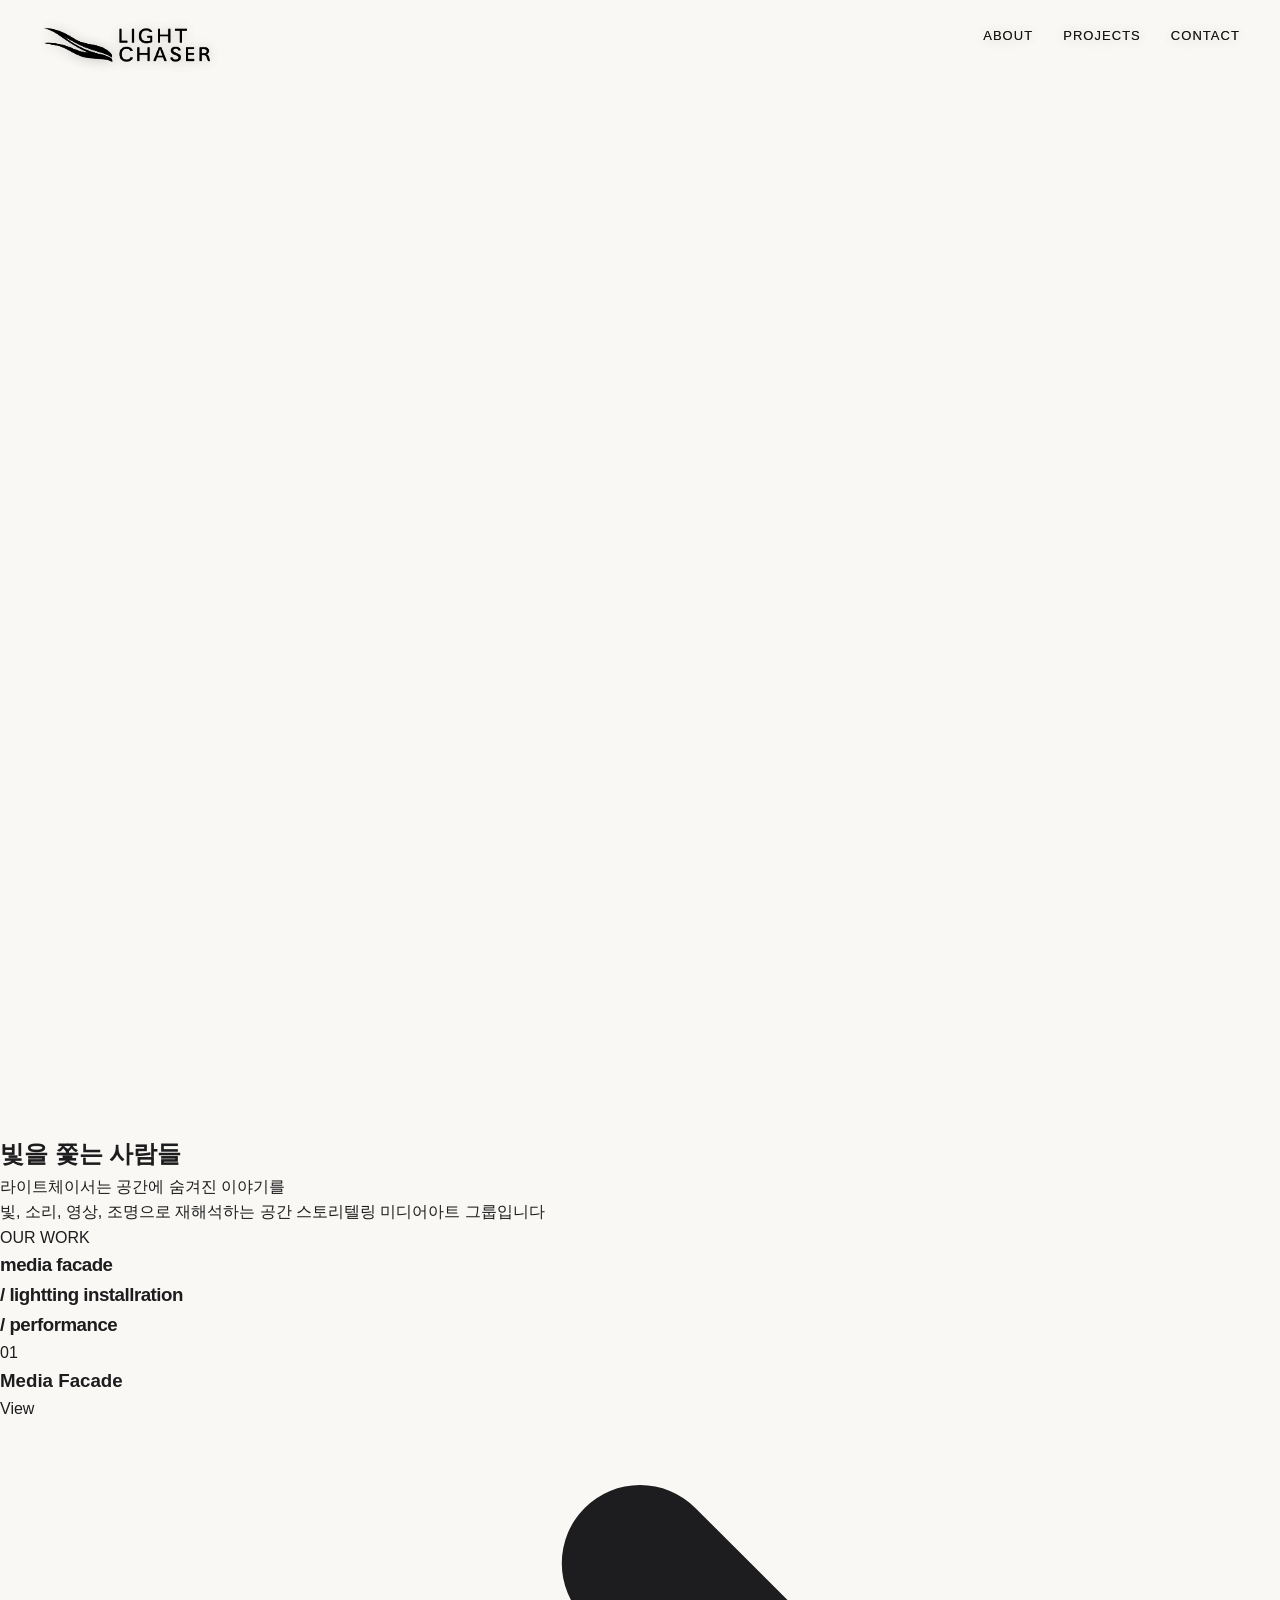
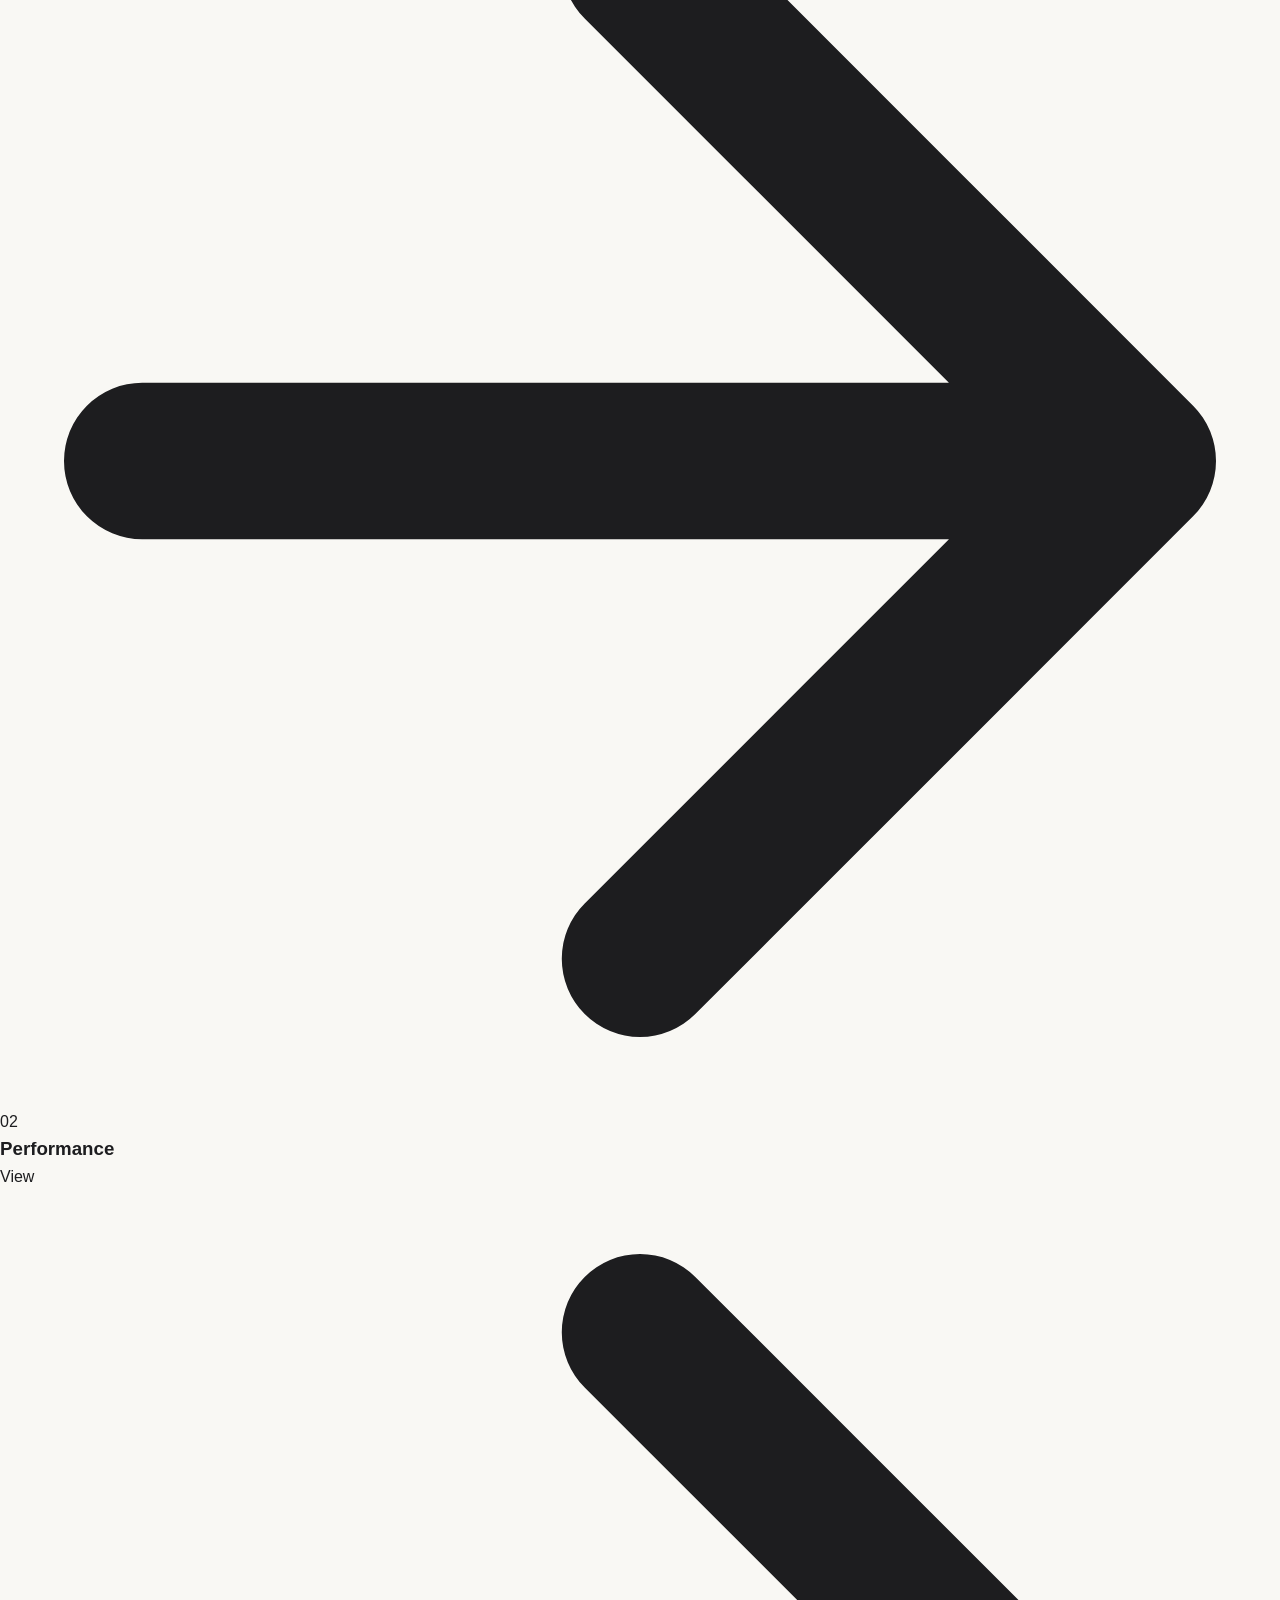
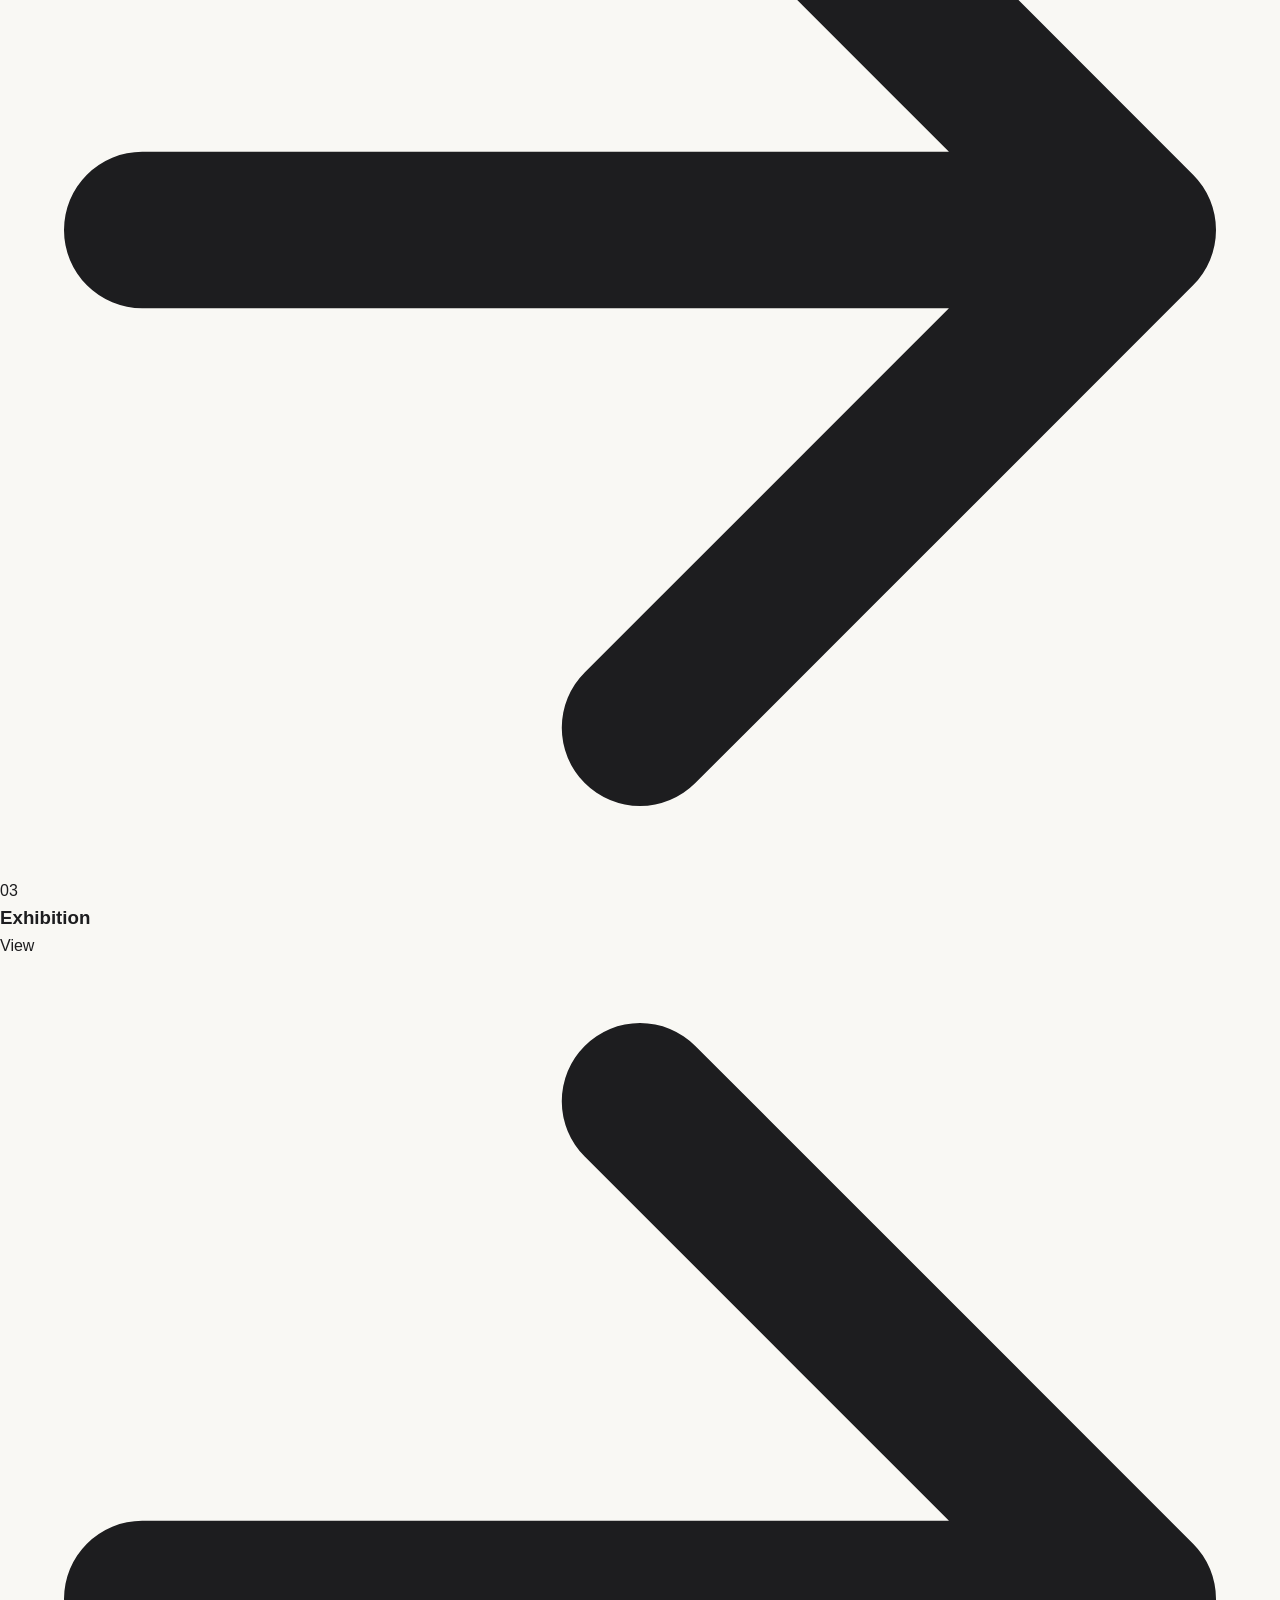
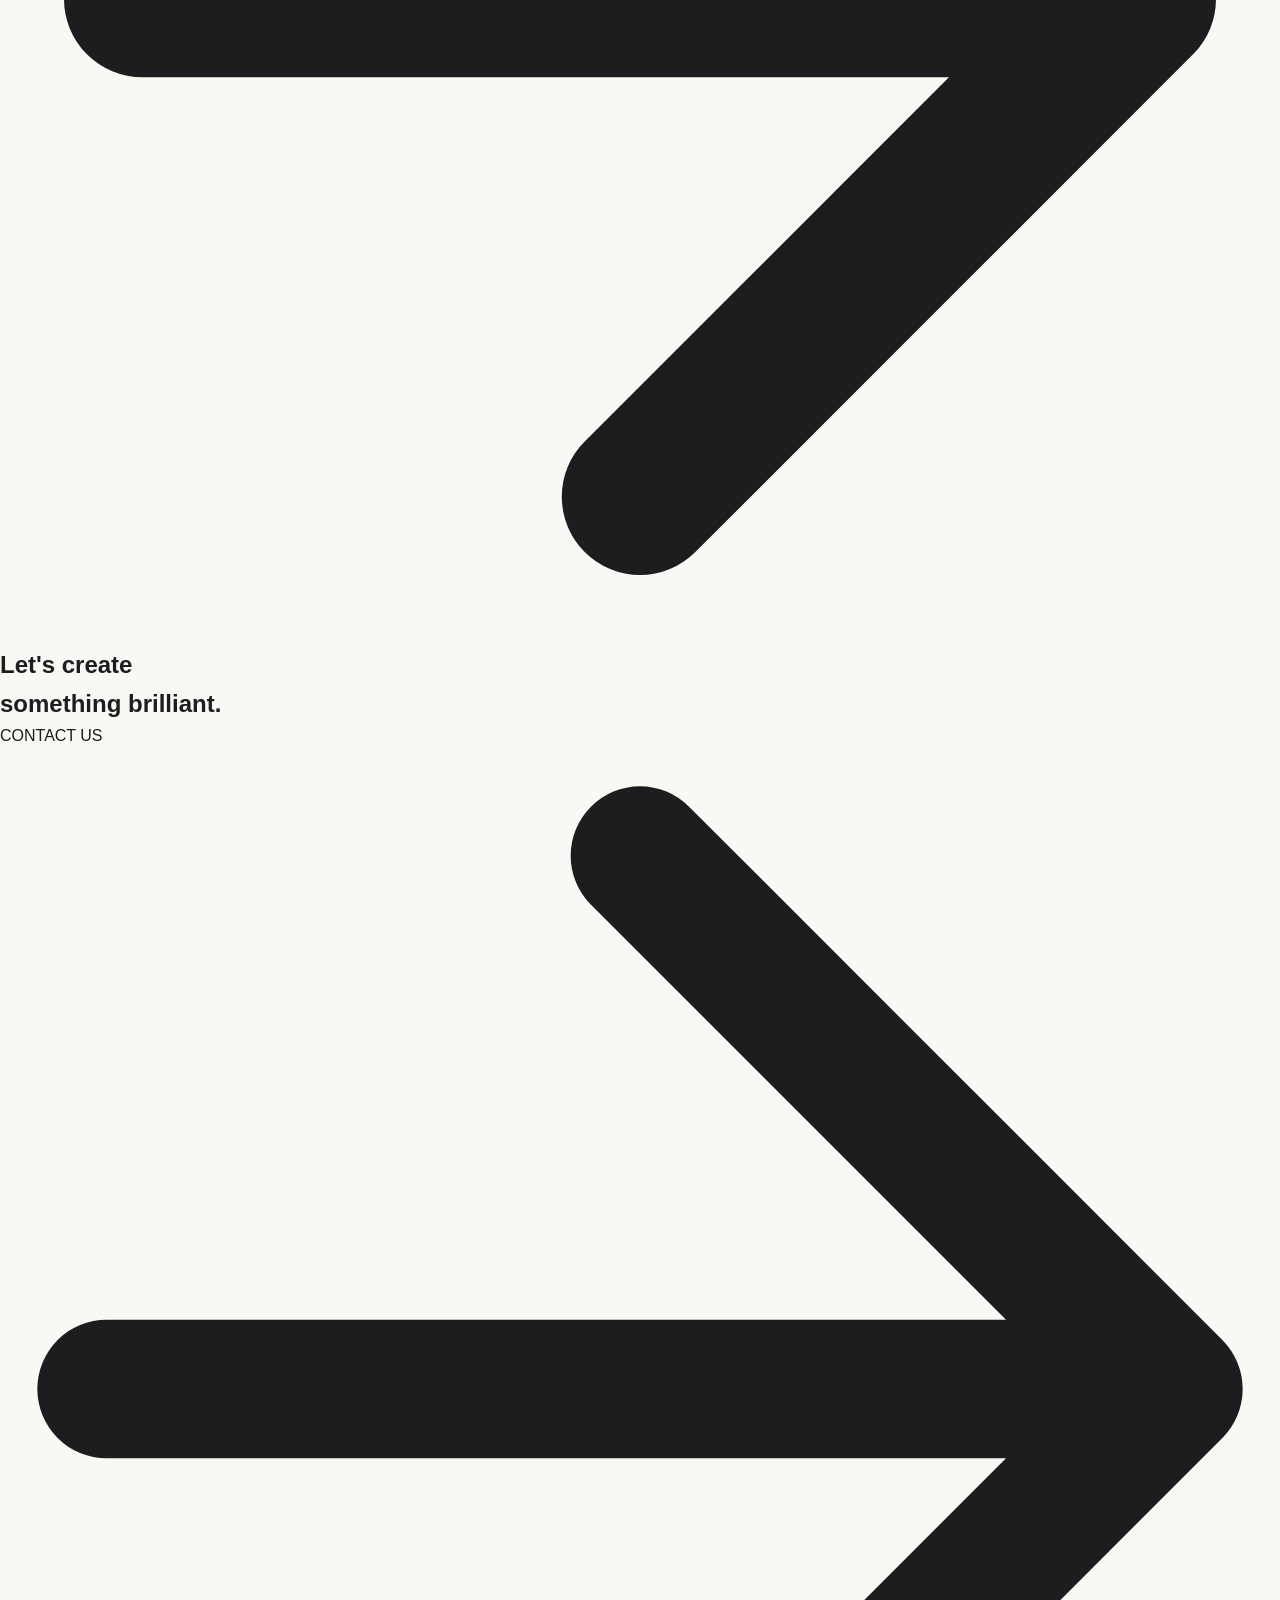
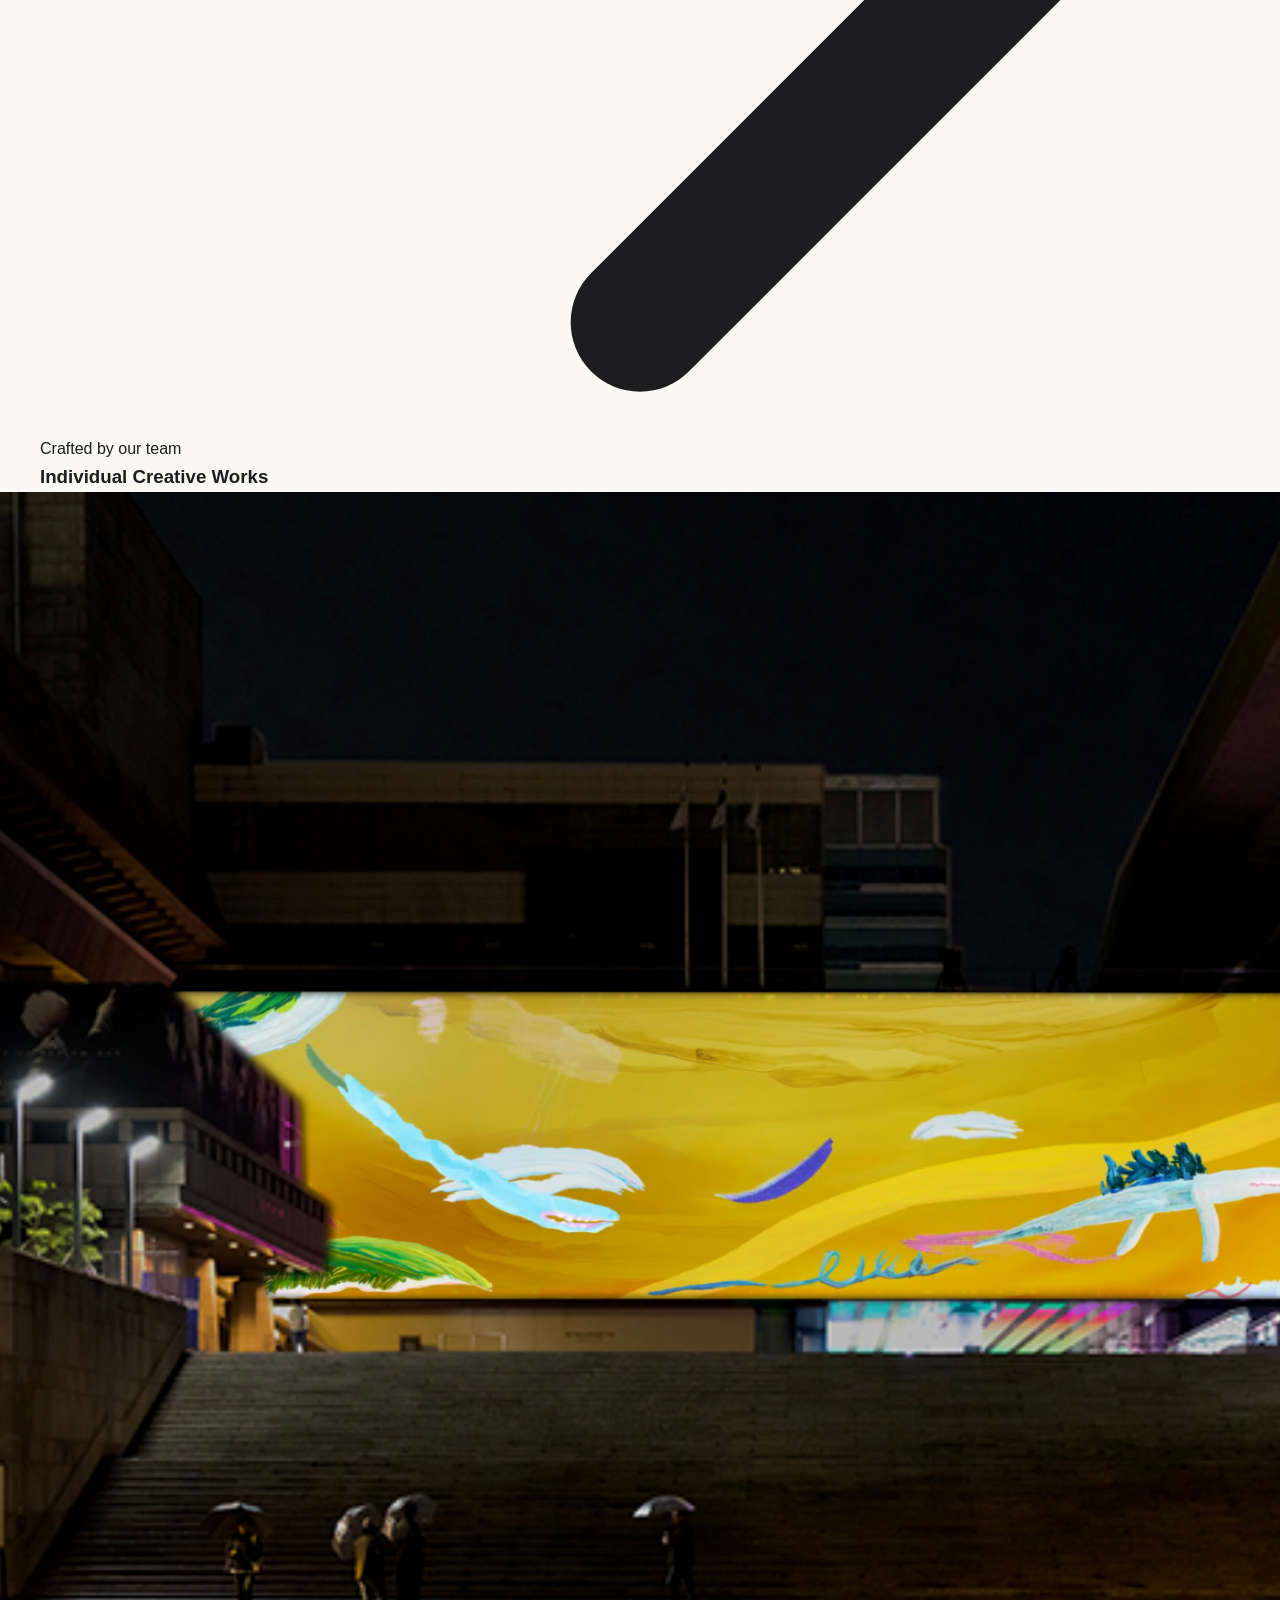
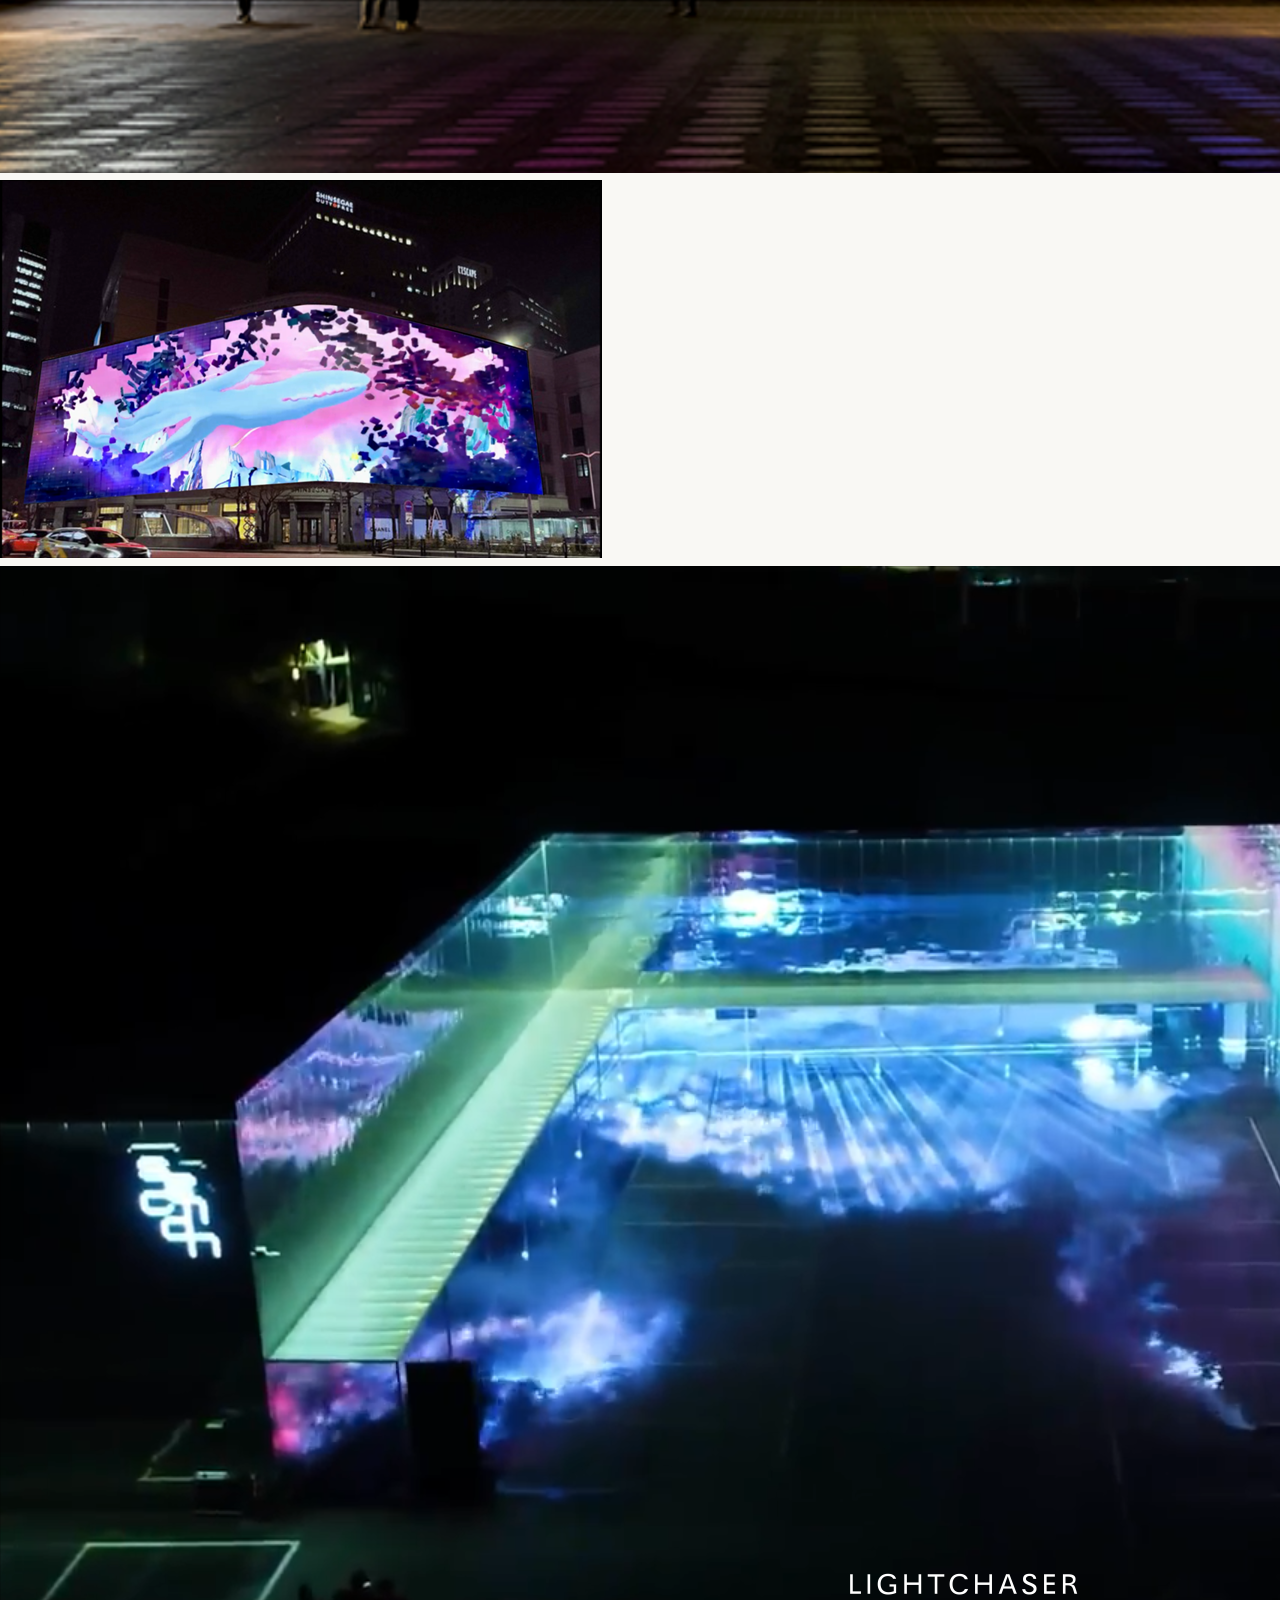
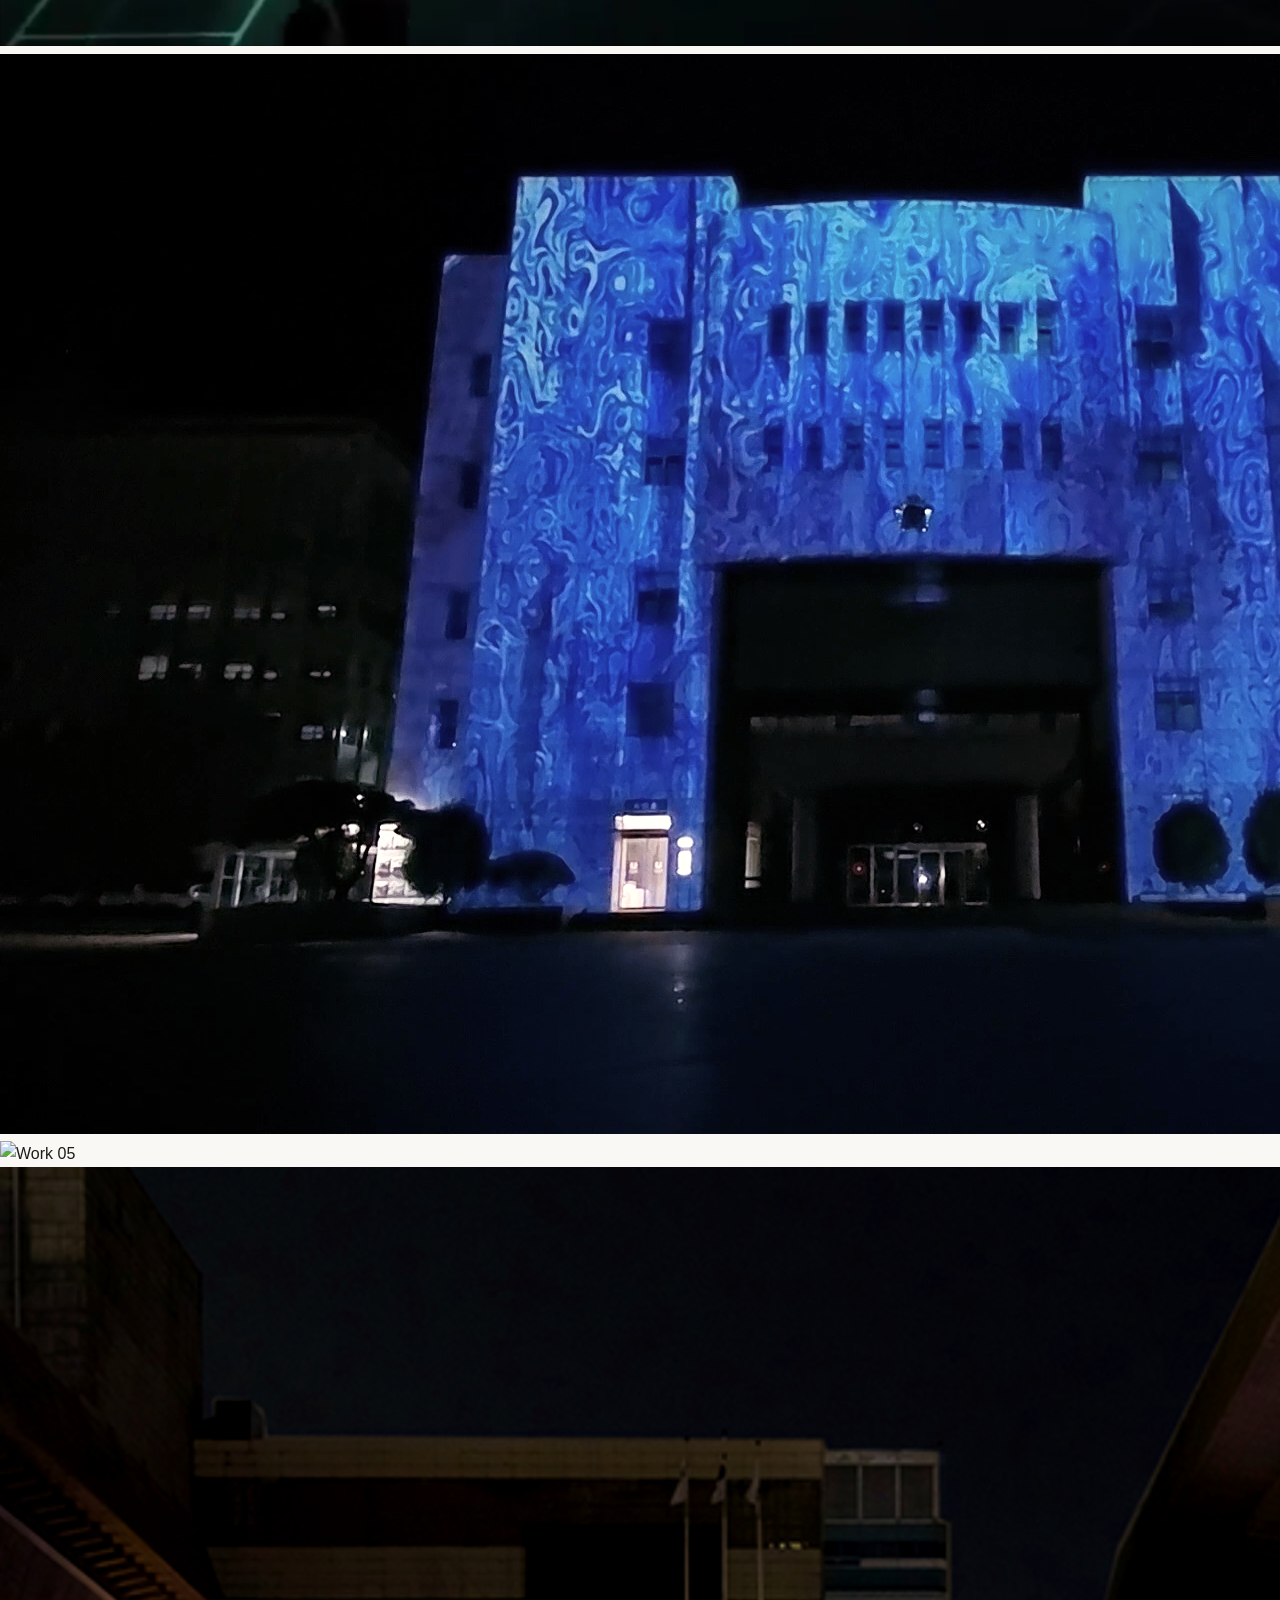
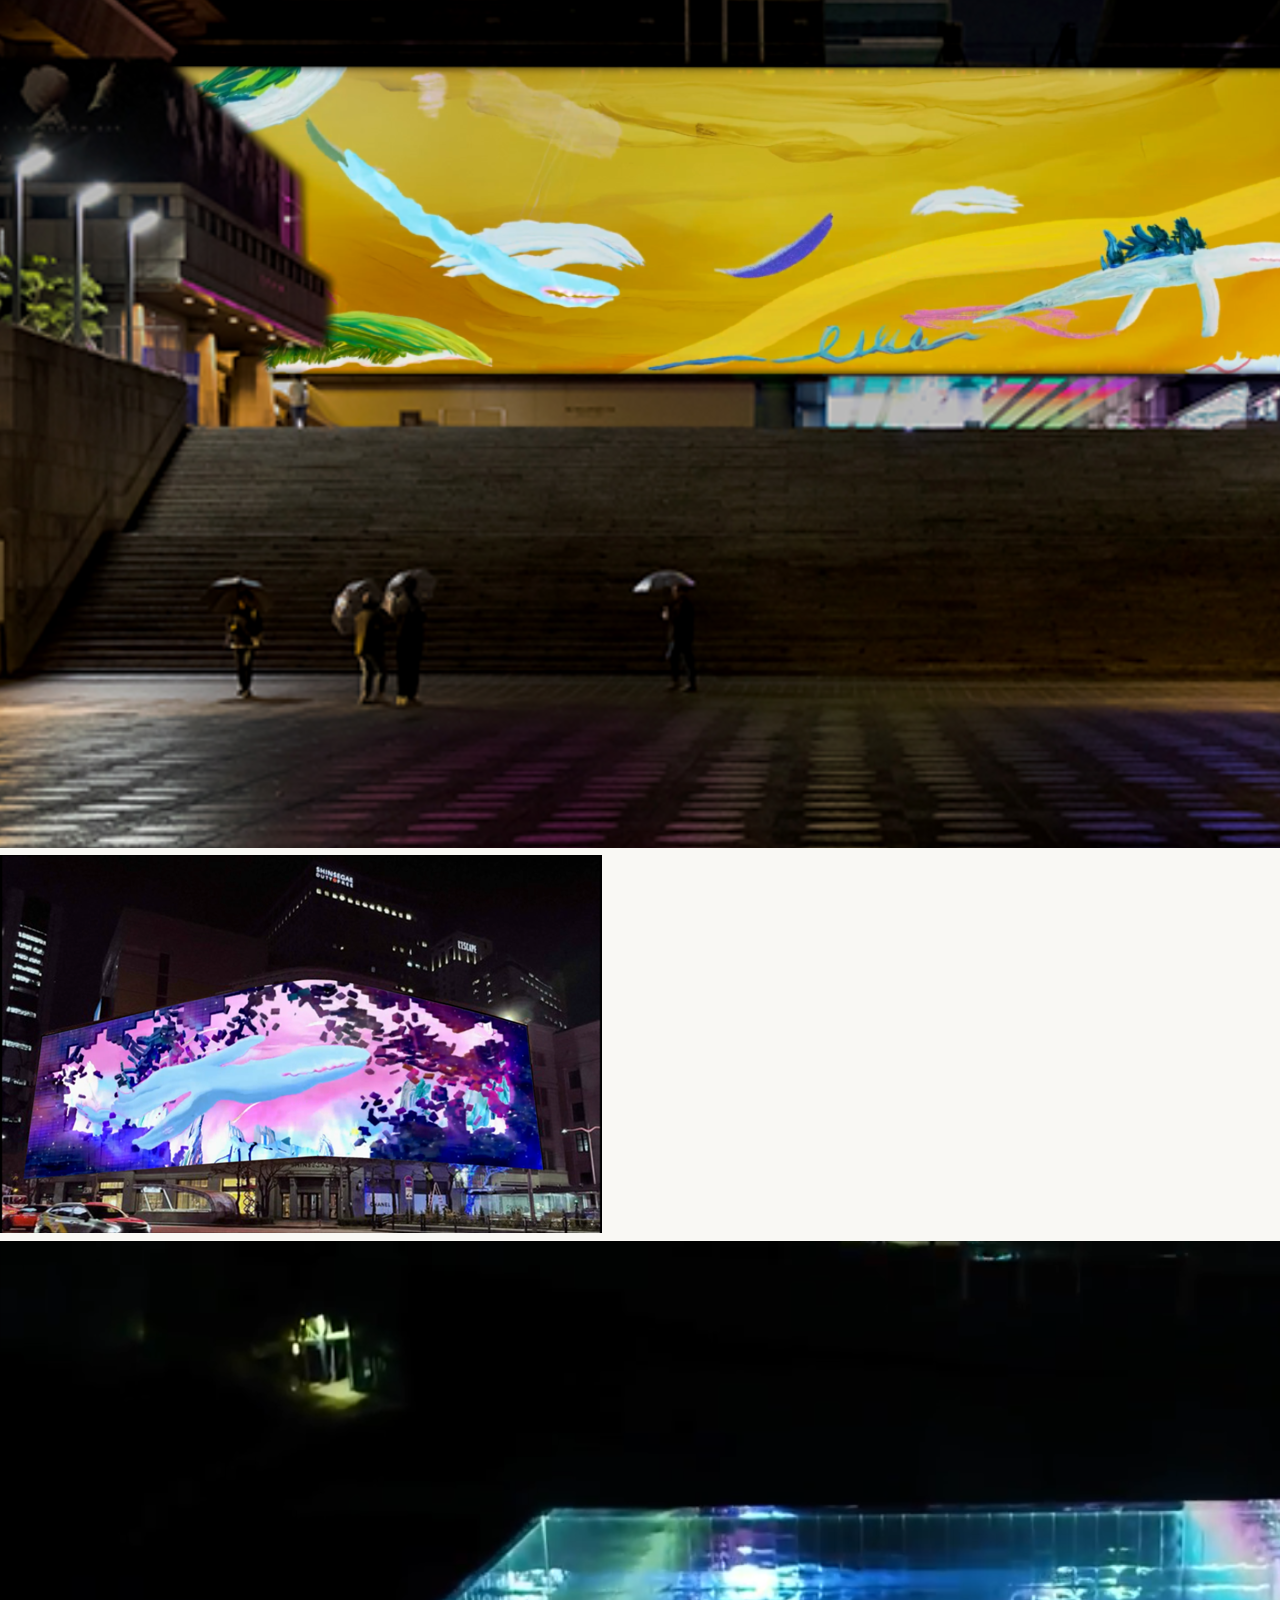
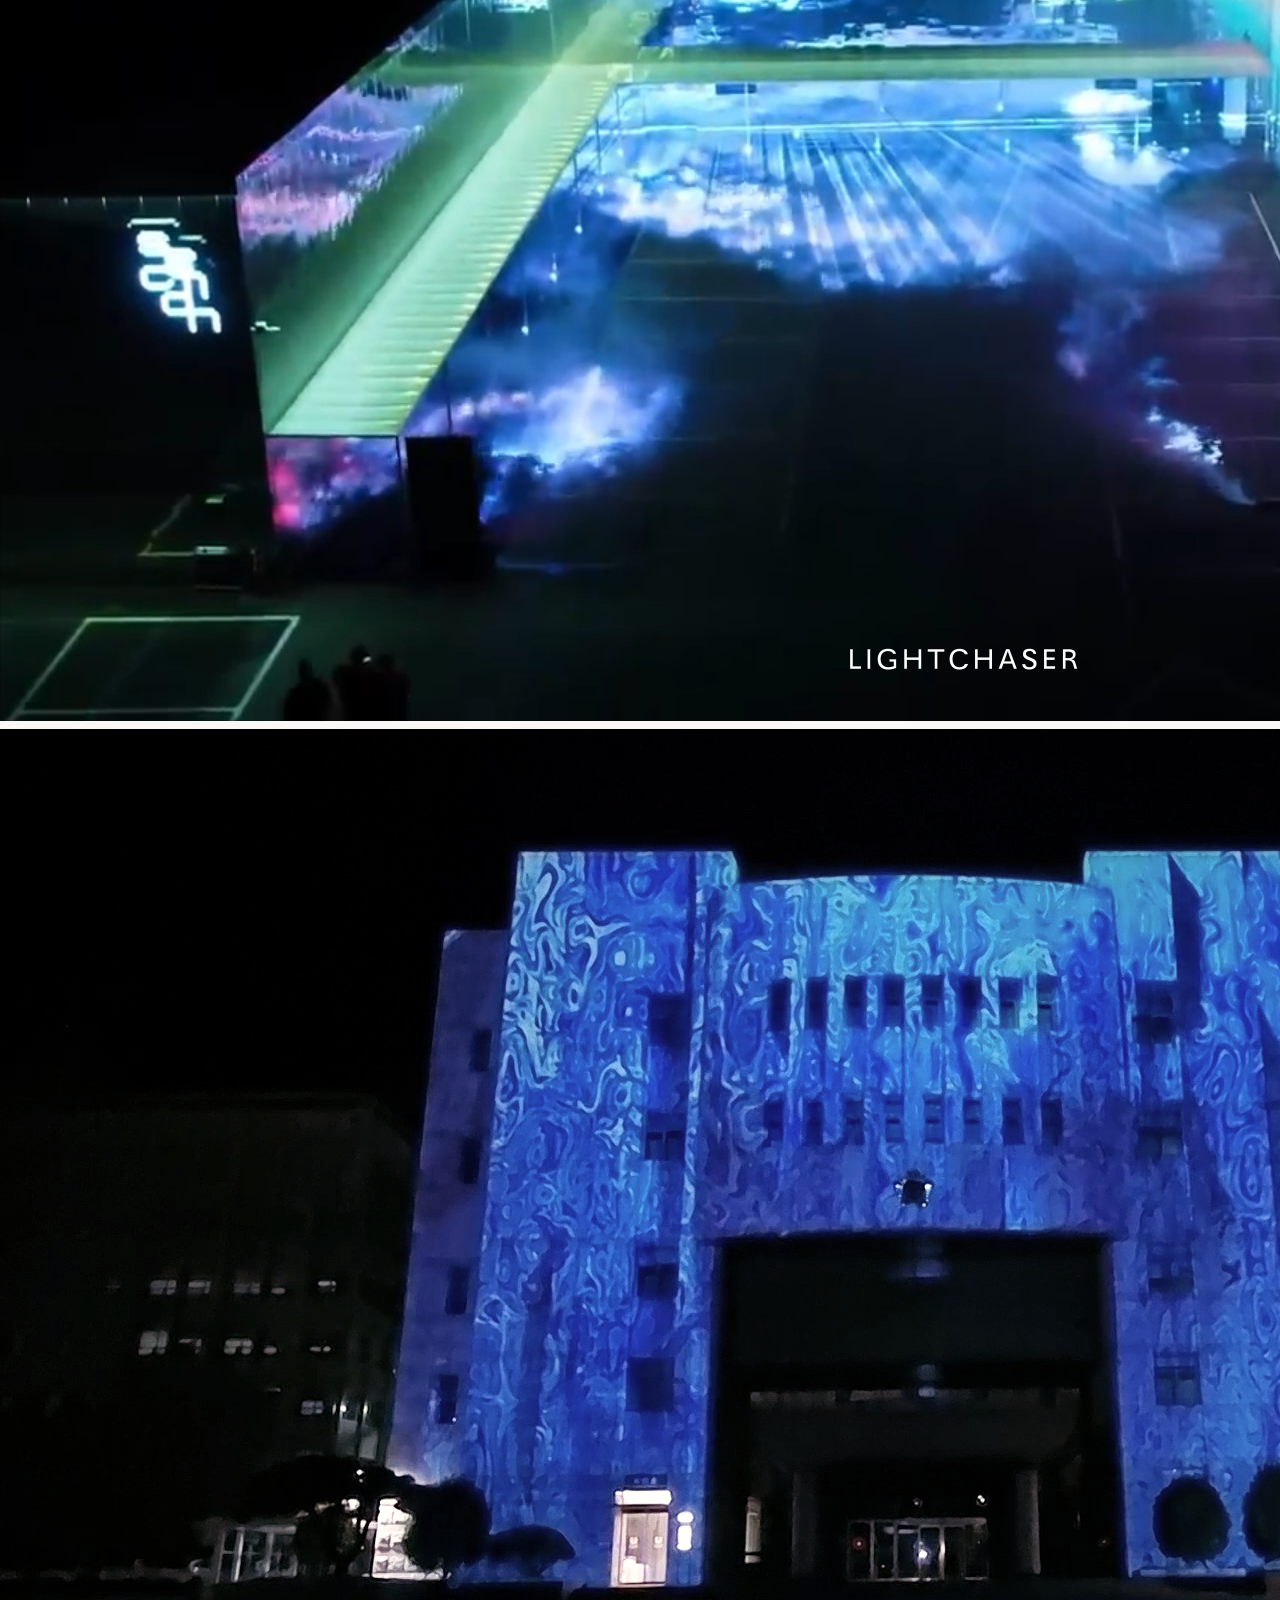
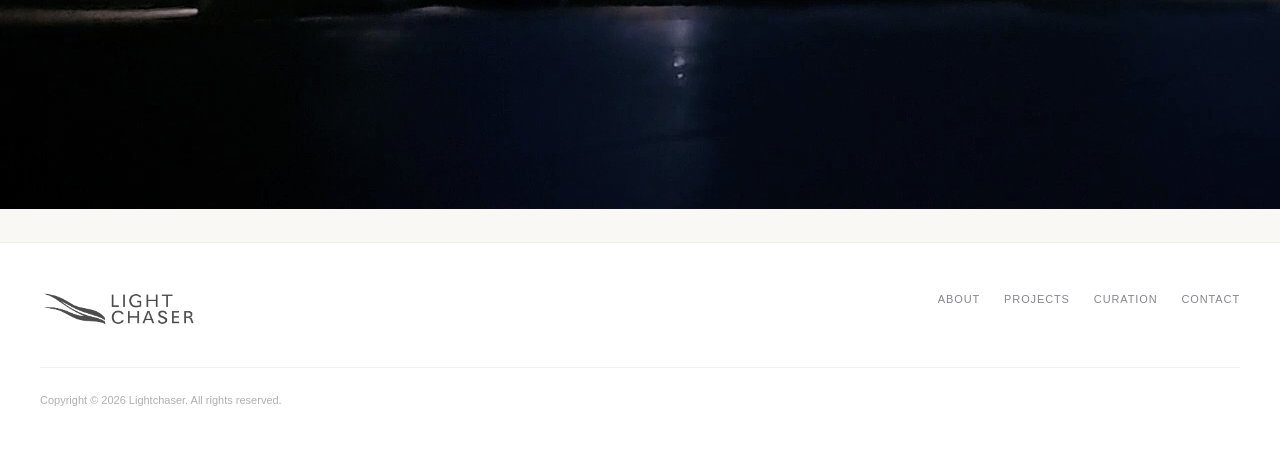
==== commit 6ef81bff: "813" ====
--- a/index.html
+++ b/index.html
@@ -4,67 +4,59 @@
     <meta charset="UTF-8" />
     <meta name="viewport" content="width=device-width, initial-scale=1.0" />
     <title>Lightchaser</title>
+
     <link rel="stylesheet" href="css/common.css" />
-    <link rel="stylesheet" href="css/home2.css" />
+    <link rel="stylesheet" href="css/home2 copy.css" />
   </head>
+
   <body>
     <div data-include-path="components/header.html"></div>
-
+    <!-- 전체 사이트 마우스 빛 -->
+    <canvas class="global-light-canvas"></canvas>
+
+    <!-- 현재 화면 아래쪽 스크롤 유도 빛 -->
+    <div class="global-bottom-glow"></div>
+
+    <div data-include-path="components/header.html"></div>
     <main>
-      <!-- ── 01 HERO ── -->
+      <!-- =============================================
+           01 HERO
+           ============================================= -->
       <section class="main-visual">
-        <!-- 배경 로고 이미지 -->
-        <img
-          class="hero-bg-logo"
-          src="assets/images/common/lcsymbol.png"
-          alt=""
-          onerror="this.style.display='none'"
-        />
-
-        <!-- 우상단 연도 레이블 -->
-        <span class="hero-corner">SEOUL — 2026</span>
-
-        <!-- 하단 타이틀 + 서브 -->
-        <div class="hero-foot">
-          <h2 class="hero-title">LIGHT<br />CHASER</h2>
-          <div class="hero-sub">
-            <p>빛으로 공간을 만들다.<br /></p>
-            <a href="project.html" class="hero-link">
-              VIEW PROJECTS
-              <svg viewBox="0 0 11 11" fill="none">
-                <path
-                  d="M1 5.5h9M5.5 1l4.5 4.5-4.5 4.5"
-                  stroke="currentColor"
-                  stroke-width="1.2"
-                  stroke-linecap="round"
-                  stroke-linejoin="round"
-                />
-              </svg>
-            </a>
-          </div>
-        </div>
-
-        <!-- 하단 중앙 메타
-        <div class="hero-meta">
-          <span>Light</span>
-          <span>Space</span>
-          <span>Technology</span>
-        </div> -->
-
-        <!-- 스크롤 힌트 -->
-        <div class="scroll-guide">
-          <div class="scroll-line"></div>
-          <span>SCROLL</span>
+        <!-- 중앙 심볼 내부 영상 -->
+        <div class="hero-symbol">
+          <video autoplay muted loop playsinline preload="auto">
+            <source src="assets/videos/gwanghwa-main.mp4" type="video/mp4" />
+          </video>
+        </div>
+
+        <!-- 좌측 하단 소개 -->
+        <div class="hero-copy">
+          <h1>빛을 쫓는 사람들</h1>
+
+          <p>
+            라이트체이서는 공간에 숨겨진 이야기를<br />
+            빛, 소리, 영상, 조명으로 재해석하는 공간 스토리텔링 미디어아트
+            그룹입니다
+          </p>
         </div>
       </section>
 
-      <!-- ── 02 STICKY SCENES ── -->
+      <!-- =============================================
+           02 STICKY SCENES
+           ============================================= -->
       <section class="sticky-container">
         <div class="sticky-frame">
           <div class="scene scene-1 active">
             <div class="content-text">
               <p class="scene-eyebrow">OUR WORK</p>
-              <h3>Chasing Light,<br /><strong>Shaping Space.</strong></h3>
+
+              <h3>
+                media facade <br />
+                / lightting installration
+                <br />/ performance<br />
+                <!-- <strong>Shaping Space.</strong> -->
+              </h3>
             </div>
           </div>
 
@@ -73,11 +65,15 @@
               class="bg-img"
               style="background-image: url('assets/images/home/media.jpg')"
             ></div>
+
             <span class="scene-num">01</span>
+
             <div class="content-box">
               <h3>Media Facade</h3>
+
               <a href="project.html" class="btn-view">
                 View
+
                 <svg viewBox="0 0 9 9" fill="none">
                   <path
                     d="M1 4.5h7M4.5 1l3.5 3.5-3.5 3.5"
@@ -96,11 +92,15 @@
               class="bg-img"
               style="background-image: url('assets/images/home/perform.jpg')"
             ></div>
+
             <span class="scene-num">02</span>
+
             <div class="content-box">
               <h3>Performance</h3>
+
               <a href="project-tunnel.html" class="btn-view">
                 View
+
                 <svg viewBox="0 0 9 9" fill="none">
                   <path
                     d="M1 4.5h7M4.5 1l3.5 3.5-3.5 3.5"
@@ -119,11 +119,15 @@
               class="bg-img"
               style="background-image: url('assets/images/home/exhibit.jpg')"
             ></div>
+
             <span class="scene-num">03</span>
+
             <div class="content-box">
               <h3>Exhibition</h3>
+
               <a href="project-shinsagae.html" class="btn-view">
                 View
+
                 <svg viewBox="0 0 9 9" fill="none">
                   <path
                     d="M1 4.5h7M4.5 1l3.5 3.5-3.5 3.5"
@@ -146,11 +150,18 @@
         </div>
       </section>
 
-      <!-- ── 03 CONTACT CTA ── -->
+      <!-- =============================================
+           03 CONTACT
+           ============================================= -->
       <section class="bottom-contact">
-        <h2>Let's create<br />something brilliant.</h2>
+        <h2>
+          Let's create<br />
+          something brilliant.
+        </h2>
+
         <a href="contact.html" class="btn-contact">
           CONTACT US
+
           <svg viewBox="0 0 12 12" fill="none">
             <path
               d="M1 6h10M6 1l5 5-5 5"
@@ -164,7 +175,9 @@
       </section>
     </main>
 
-    <!-- ── 04 INDIVIDUAL WORKS MARQUEE ── -->
+    <!-- =============================================
+         04 INDIVIDUAL WORKS
+         ============================================= -->
     <section class="individual-works">
       <div class="inner">
         <div class="section-title">
@@ -181,60 +194,61 @@
               alt="Work 01"
             />
           </div>
+
           <div class="work-card">
             <img
               src="assets/images/project/shinsagae/technical/tech-01-01.png"
+              alt="Work 02"
+            />
+          </div>
+
+          <div class="work-card">
+            <img
+              src="assets/images/project/section/output/01.png"
+              alt="Work 03"
+            />
+          </div>
+
+          <div class="work-card">
+            <img
+              src="assets/images/project/ulsan/output/01.png"
+              alt="Work 04"
+            />
+          </div>
+
+          <div class="work-card">
+            <img
+              src="assets/images/project/tunnel/output/10.png"
               alt="Work 05"
             />
           </div>
-          <div class="work-card">
-            <img
-              src="assets/images/project/section/output/01.png"
-              alt="Work 02"
-            />
-          </div>
-          <div class="work-card">
-            <img
-              src="assets/images/project/ulsan/output/01.png"
-              alt="Work 03"
-            />
-          </div>
-          <div class="work-card">
-            <img
-              src="assets/images/project/tunnel/output/10.png"
-              alt="Work 04"
-            />
-          </div>
-          <!-- 루프용 복사 -->
+
+          <!-- 무한 루프용 복사 -->
+
           <div class="work-card">
             <img
               src="assets/images/project/gwanghwa/output/out-01.png"
-              alt="Work 01"
-            />
-          </div>
+              alt=""
+            />
+          </div>
+
           <div class="work-card">
             <img
               src="assets/images/project/shinsagae/technical/tech-01-01.png"
-              alt="Work 05"
-            />
-          </div>
-          <div class="work-card">
-            <img
-              src="assets/images/project/section/output/01.png"
-              alt="Work 02"
-            />
-          </div>
-          <div class="work-card">
-            <img
-              src="assets/images/project/ulsan/output/01.png"
-              alt="Work 03"
-            />
-          </div>
-          <div class="work-card">
-            <img
-              src="assets/images/project/tunnel/output/10.png"
-              alt="Work 04"
-            />
+              alt=""
+            />
+          </div>
+
+          <div class="work-card">
+            <img src="assets/images/project/section/output/01.png" alt="" />
+          </div>
+
+          <div class="work-card">
+            <img src="assets/images/project/ulsan/output/01.png" alt="" />
+          </div>
+
+          <div class="work-card">
+            <img src="assets/images/project/tunnel/output/10.png" alt="" />
           </div>
         </div>
       </div>
--- a/css/common.css
+++ b/css/common.css
@@ -14,7 +14,7 @@
   /* 헤더 커스터마이즈 */
   --header-h: 70px; /* 헤더 높이 */
   --header-pad-x: 40px; /* 좌우 여백 */
-  --logo-h: 56px; /* 로고 이미지 높이 */
+  --logo-h: 40px; /* 로고 이미지 높이 */
   --menu-gap: 30px; /* PC 메뉴 간격 */
 }
 
@@ -210,8 +210,8 @@
 }
 
 .sub-visual h2 {
-  font-size: 56px;
-  font-weight: 700;
+  font-size: 50px;
+  font-weight: 500;
   letter-spacing: -1px;
   margin-bottom: 10px;
   color: var(--text-main);
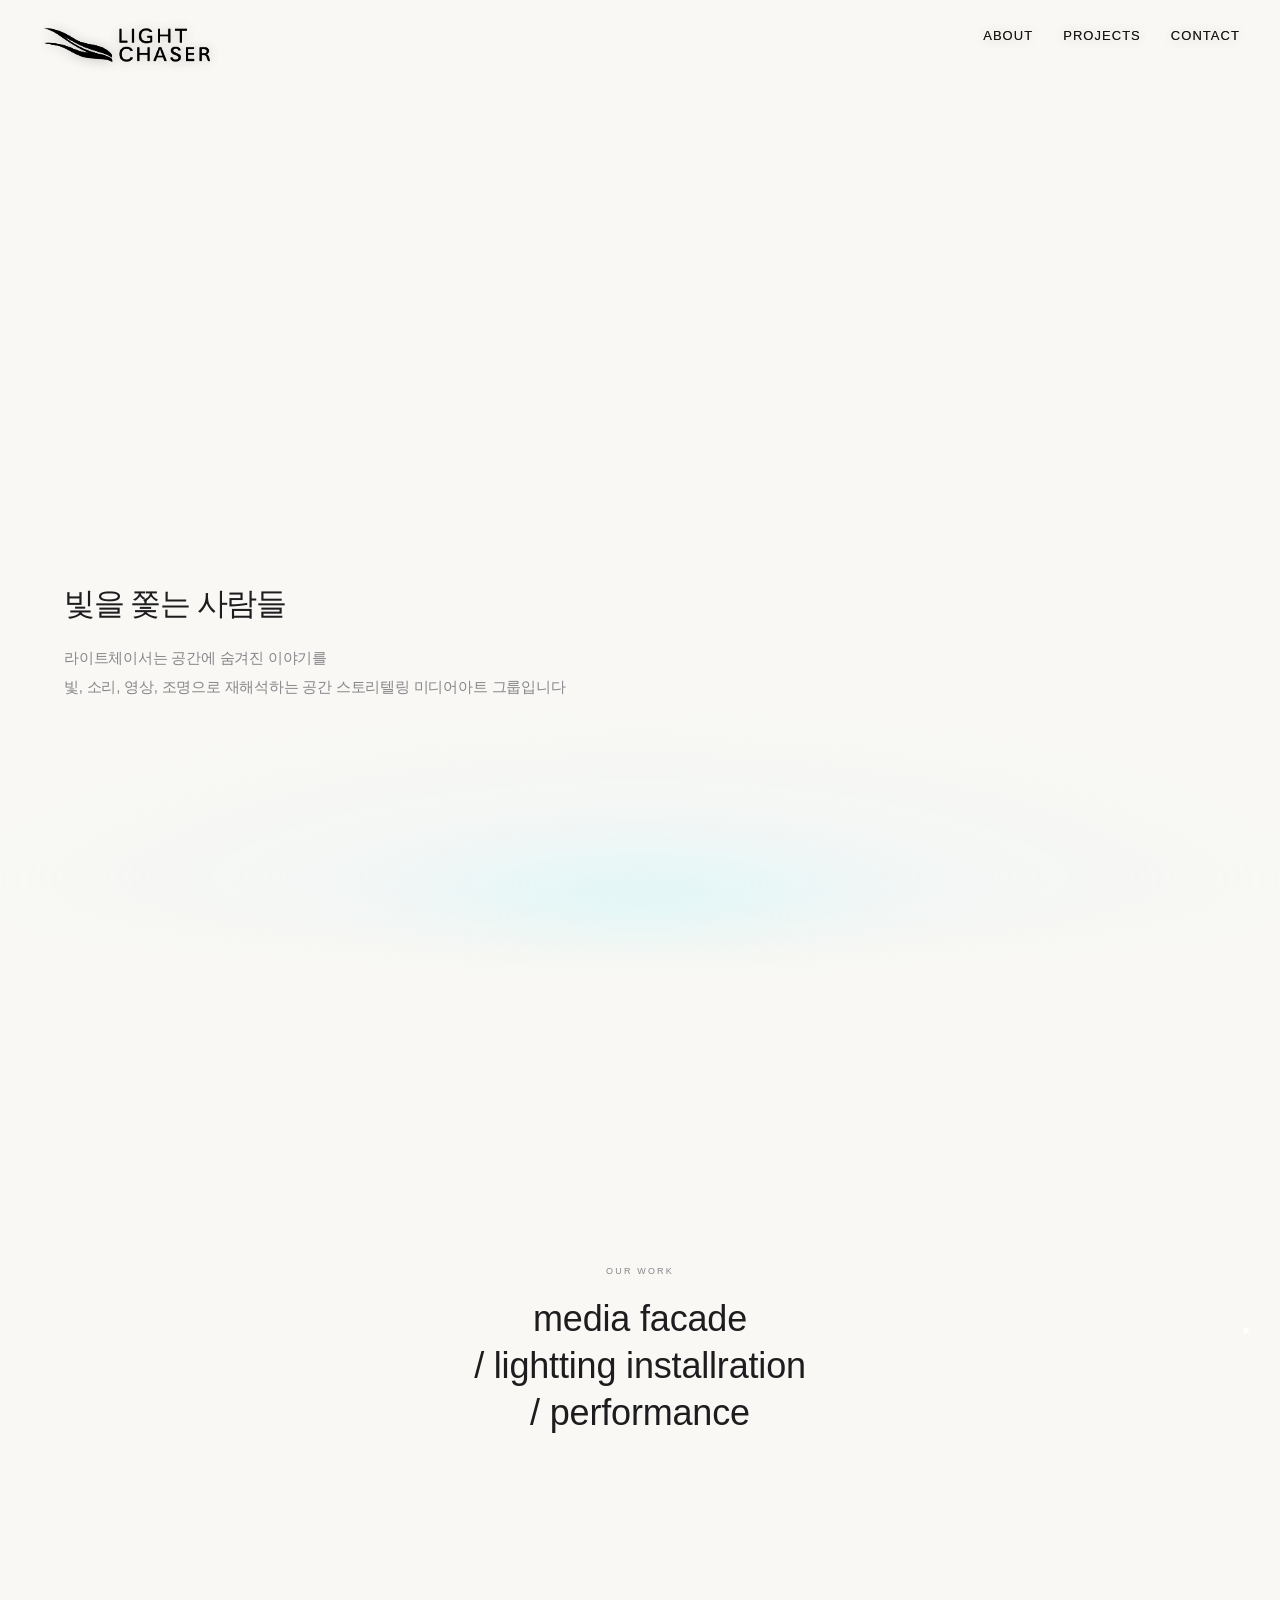
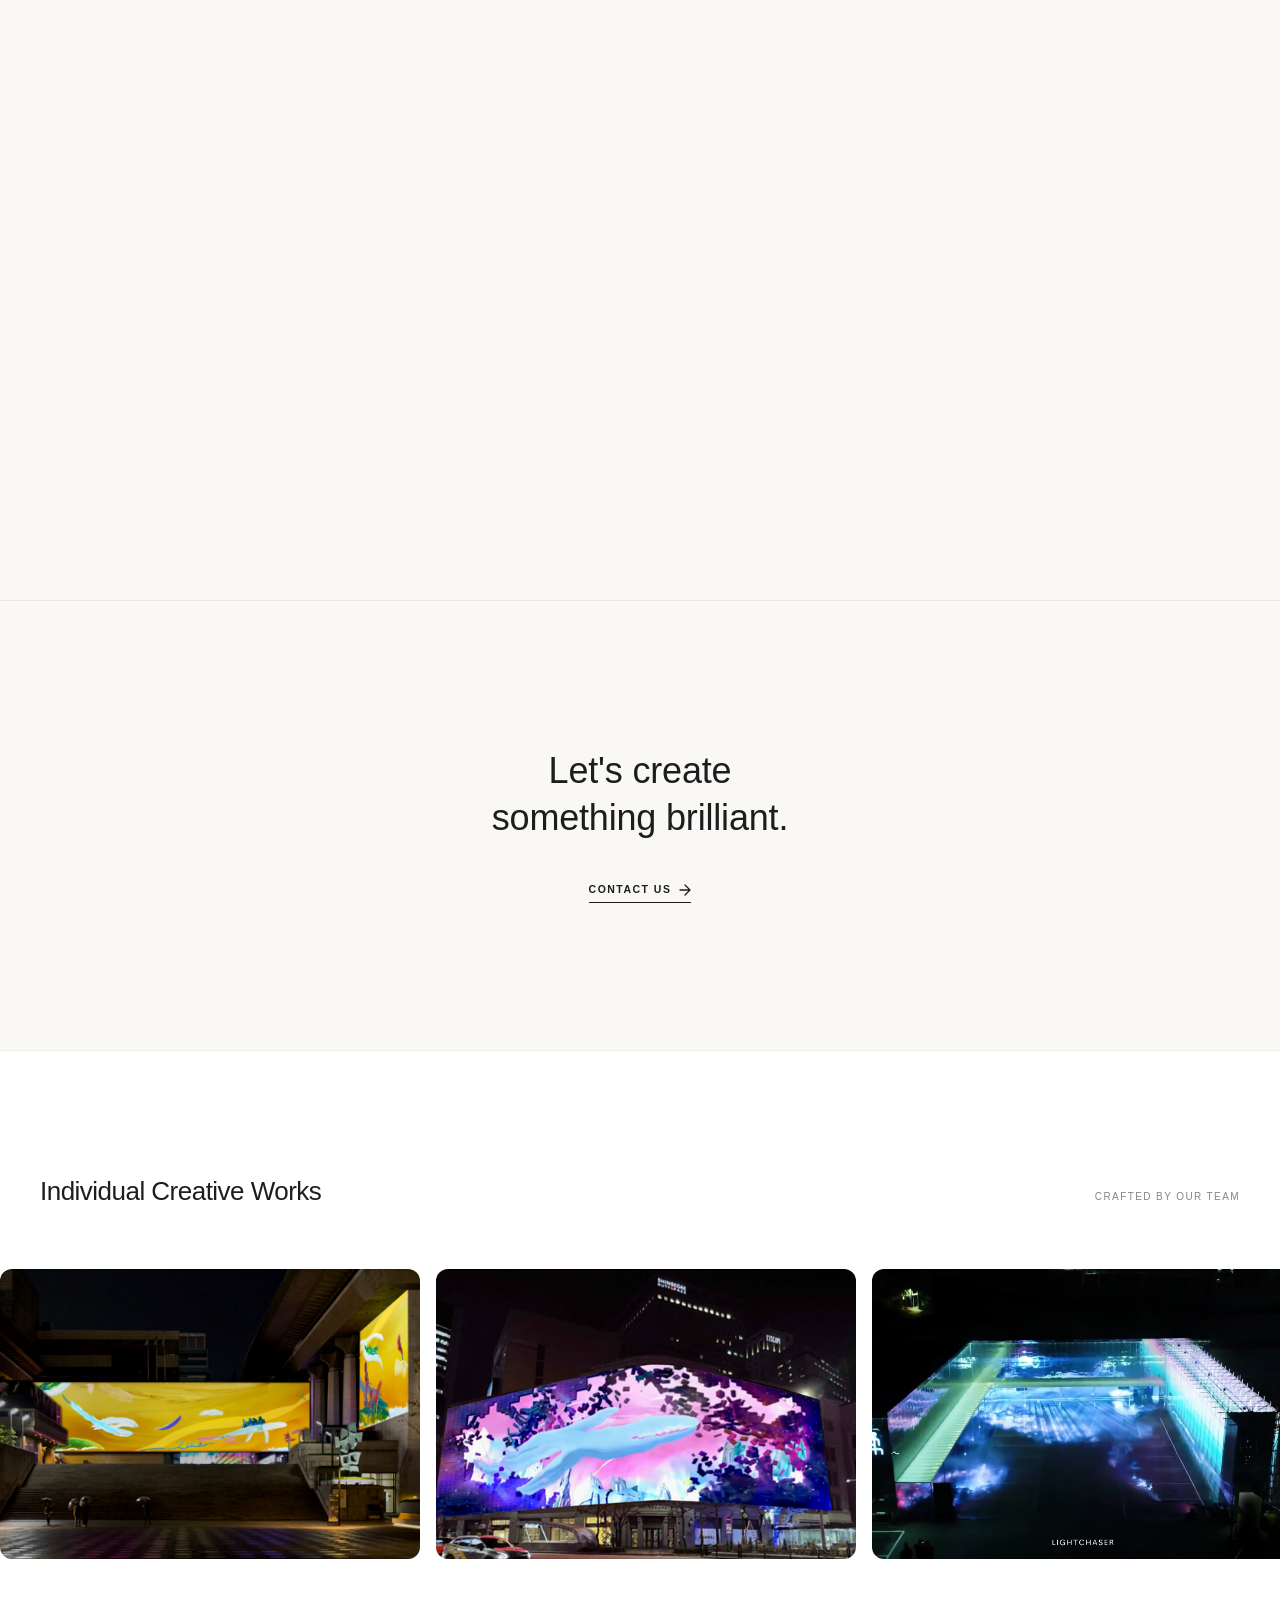
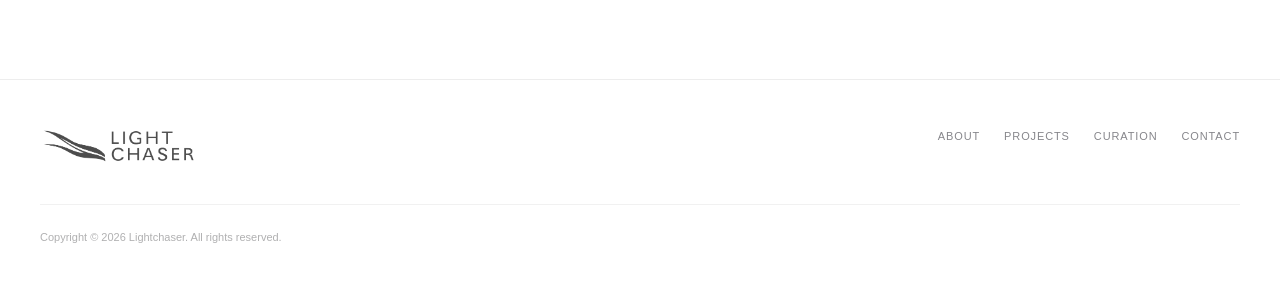
==== commit 024ca783: "Update index.html" ====
--- a/index.html
+++ b/index.html
@@ -6,7 +6,7 @@
     <title>Lightchaser</title>
 
     <link rel="stylesheet" href="css/common.css" />
-    <link rel="stylesheet" href="css/home2 copy.css" />
+    <link rel="stylesheet" href="css/home2.css" />
   </head>
 
   <body>
--- a/css/home2.css
+++ b/css/home2.css
@@ -0,0 +1,1031 @@
+main {
+  padding-top: 0 !important;
+}
+
+/* =========================================
+    01 HERO
+    ========================================= */
+
+.main-visual {
+  position: relative;
+
+  width: 100%;
+  height: 100vh;
+  height: 100svh;
+
+  min-height: 720px;
+
+  overflow: hidden;
+
+  background: var(--bg-color);
+}
+
+/* =========================================
+    중앙 VIDEO SYMBOL
+    ========================================= */
+
+.hero-symbol {
+  position: absolute;
+
+  top: 8%;
+  left: 60%;
+
+  width: min(72vw, 1180px);
+
+  aspect-ratio: 1080 / 670;
+  height: auto;
+
+  transform: translateX(-50%) scale(1.01);
+  transform-origin: center;
+
+  overflow: hidden;
+
+  z-index: 1;
+
+  -webkit-mask-image: url("../assets/images/common/lcsymbol.png");
+  mask-image: url("../assets/images/common/lcsymbol.png");
+
+  -webkit-mask-repeat: no-repeat;
+  mask-repeat: no-repeat;
+
+  -webkit-mask-position: center;
+  mask-position: center;
+
+  -webkit-mask-size: contain;
+  mask-size: contain;
+
+  backface-visibility: hidden;
+  -webkit-backface-visibility: hidden;
+  will-change: transform;
+}
+
+/* 영상 */
+
+.hero-symbol video {
+  position: absolute;
+
+  width: 102%;
+  height: 102%;
+
+  left: -1%;
+  top: -1%;
+
+  display: block;
+
+  object-fit: cover;
+  object-position: center;
+
+  transform: translateZ(0);
+
+  backface-visibility: hidden;
+  -webkit-backface-visibility: hidden;
+}
+
+/* =========================================
+    SEOUL — 2026
+    ========================================= */
+
+.hero-corner {
+  position: absolute;
+
+  top: calc(var(--header-h) + 28px);
+  right: 48px;
+
+  z-index: 3;
+
+  writing-mode: vertical-rl;
+
+  font-size: 10px;
+  font-weight: 400;
+
+  letter-spacing: 0.18em;
+
+  color: var(--text-sub);
+}
+
+/* =========================================
+    왼쪽 하단 COPY
+    ========================================= */
+
+.hero-copy {
+  position: absolute;
+
+  left: 72px;
+  bottom: 7.5vh;
+
+  width: min(650px, 48vw);
+
+  z-index: 3;
+
+  text-align: left;
+  margin: 0;
+}
+
+/* 빛을 쫓는 사람들 */
+
+.hero-copy h1 {
+  margin: 0 0 20px;
+
+  font-family: -apple-system, BlinkMacSystemFont, "Segoe UI", "Noto Sans KR",
+    sans-serif;
+
+  font-size: clamp(26px, 2vw, 34px);
+
+  font-weight: 500;
+
+  line-height: 1.3;
+
+  letter-spacing: -0.045em;
+
+  color: var(--text-main);
+}
+
+/* 설명 */
+
+.hero-copy p {
+  margin: 0 0 100px;
+
+  font-size: 15px;
+
+  font-weight: 400;
+
+  line-height: 1.9;
+
+  letter-spacing: -0.015em;
+
+  color: var(--text-sub);
+
+  word-break: keep-all;
+}
+
+/* =========================================
+    VIEW PROJECTS
+    ========================================= */
+
+.hero-link {
+  display: inline-flex;
+
+  align-items: center;
+
+  gap: 8px;
+
+  padding-bottom: 5px;
+
+  border-bottom: 1px solid rgba(29, 29, 31, 0.28);
+
+  font-size: 10.5px;
+
+  font-weight: 600;
+
+  letter-spacing: 0.14em;
+
+  text-transform: uppercase;
+
+  color: var(--text-main);
+
+  transition: gap 0.3s ease, border-color 0.3s ease;
+}
+
+.hero-link:hover {
+  gap: 15px;
+
+  border-color: var(--text-main);
+
+  color: var(--text-main);
+}
+
+.hero-link svg {
+  width: 11px;
+  height: 11px;
+
+  flex-shrink: 0;
+}
+
+/* =========================================
+    SCROLL
+    ========================================= */
+
+.scroll-guide {
+  position: absolute;
+
+  right: 48px;
+  bottom: 30px;
+
+  display: flex;
+
+  align-items: center;
+
+  gap: 10px;
+
+  z-index: 3;
+}
+
+.scroll-line {
+  width: 28px;
+  height: 1px;
+
+  background: var(--text-sub);
+
+  opacity: 0.35;
+}
+
+.scroll-guide span {
+  font-size: 8.5px;
+
+  letter-spacing: 0.22em;
+
+  text-transform: uppercase;
+
+  color: var(--text-sub);
+
+  opacity: 0.55;
+}
+
+/* =========================================
+    02 STICKY SCENES
+    ========================================= */
+
+.sticky-container {
+  height: 500vh;
+
+  background-color: var(--bg-color);
+}
+
+.sticky-frame {
+  position: sticky;
+
+  top: 0;
+
+  width: 100%;
+  height: 100vh;
+
+  overflow: hidden;
+}
+
+.scene {
+  position: absolute;
+
+  inset: 0;
+
+  opacity: 0;
+
+  display: flex;
+
+  justify-content: center;
+
+  background-color: var(--bg-color);
+
+  transition: opacity 0.85s cubic-bezier(0.16, 1, 0.3, 1);
+}
+
+.scene.active {
+  opacity: 1;
+
+  z-index: 10;
+}
+
+/* =========================================
+    SCENE IMAGE
+    ========================================= */
+
+.scene .bg-img {
+  position: absolute;
+
+  inset: 0;
+
+  background-size: cover;
+
+  background-position: center;
+}
+
+.scene .bg-img::after {
+  content: "";
+
+  position: absolute;
+
+  inset: 0;
+
+  background: linear-gradient(
+    to top,
+    rgba(0, 0, 0, 0.5) 0%,
+    rgba(0, 0, 0, 0.04) 50%,
+    transparent 100%
+  );
+}
+
+.scene-2 .bg-img {
+  background-color: #181510;
+}
+
+.scene-3 .bg-img {
+  background-color: #0d1118;
+}
+
+.scene-4 .bg-img {
+  background-color: #0e1310;
+}
+
+/* =========================================
+    SCENE NUMBERS
+    ========================================= */
+
+.scene-num {
+  position: absolute;
+
+  top: 40px;
+  left: 48px;
+
+  z-index: 20;
+
+  font-size: 9.5px;
+
+  font-weight: 500;
+
+  letter-spacing: 0.2em;
+
+  color: rgba(255, 255, 255, 0.3);
+}
+
+/* =========================================
+    SCENE 1 INTRO
+    ========================================= */
+
+.scene .content-text {
+  position: absolute;
+
+  top: 50%;
+  left: 50%;
+
+  transform: translate(-50%, -50%);
+
+  width: 100%;
+
+  z-index: 20;
+
+  text-align: center;
+}
+
+.scene .content-text .scene-eyebrow {
+  margin-bottom: 18px;
+
+  font-size: 9px;
+
+  font-weight: 500;
+
+  letter-spacing: 0.24em;
+
+  color: var(--text-sub);
+}
+
+.scene .content-text h3 {
+  margin: 0;
+
+  font-size: clamp(36px, 2vw, 50px);
+
+  font-weight: 400;
+
+  letter-spacing: -0.005em;
+
+  line-height: 1.3;
+
+  color: var(--text-main);
+}
+
+.scene .content-text h3 strong {
+  font-weight: 400;
+}
+
+/* =========================================
+    SCENE CONTENT BOX
+    ========================================= */
+
+.scene .content-box {
+  position: absolute;
+
+  bottom: 7%;
+  left: 50%;
+
+  transform: translateX(-50%);
+
+  z-index: 20;
+
+  display: inline-flex;
+
+  align-items: center;
+
+  gap: 16px;
+
+  padding: 10px 22px;
+
+  border-radius: 100px;
+
+  background: rgba(255, 255, 255, 0.1);
+
+  backdrop-filter: blur(16px);
+
+  -webkit-backdrop-filter: blur(16px);
+
+  border: 1px solid rgba(255, 255, 255, 0.14);
+
+  white-space: nowrap;
+}
+
+.scene .content-box h3 {
+  margin: 0;
+
+  font-size: 15px;
+
+  font-weight: 500;
+
+  letter-spacing: -0.01em;
+
+  color: #fff;
+}
+
+/* =========================================
+    VIEW BUTTON
+    ========================================= */
+
+.btn-view {
+  display: inline-flex;
+
+  align-items: center;
+
+  gap: 5px;
+
+  padding: 6px 16px;
+
+  border-radius: 100px;
+
+  background: rgba(255, 255, 255, 0.88);
+
+  color: var(--text-main);
+
+  font-size: 10.5px;
+
+  font-weight: 600;
+
+  letter-spacing: 0.07em;
+
+  transition: background 0.2s ease;
+}
+
+.btn-view:hover {
+  background: #fff;
+
+  color: var(--text-main);
+}
+
+.btn-view svg {
+  width: 9px;
+  height: 9px;
+}
+
+/* =========================================
+    INDICATORS
+    ========================================= */
+
+.indicators {
+  position: absolute;
+
+  right: 32px;
+
+  top: 50%;
+
+  transform: translateY(-50%);
+
+  z-index: 30;
+
+  display: flex;
+
+  flex-direction: column;
+
+  gap: 9px;
+}
+
+.indicators .dot {
+  width: 4px;
+
+  height: 4px;
+
+  border-radius: 50%;
+
+  background: rgba(255, 255, 255, 0.28);
+
+  transition: background 0.3s, transform 0.3s;
+}
+
+.indicators .dot.active {
+  background: rgba(255, 255, 255, 0.9);
+
+  transform: scale(1.5);
+}
+
+.indicators.dots-light .dot {
+  background: rgba(29, 29, 31, 0.15);
+}
+
+.indicators.dots-light .dot.active {
+  background: var(--text-main);
+}
+
+/* =========================================
+    03 CONTACT
+    ========================================= */
+
+.bottom-contact {
+  min-height: 50vh;
+
+  display: flex;
+
+  flex-direction: column;
+
+  justify-content: center;
+
+  align-items: center;
+
+  padding: 80px 48px;
+
+  text-align: center;
+
+  background: var(--bg-color);
+
+  border-top: 1px solid rgba(29, 29, 31, 0.08);
+}
+
+.bottom-contact h2 {
+  margin-bottom: 40px;
+
+  font-size: clamp(36px, 2vw, 50px);
+
+  font-weight: 400;
+
+  letter-spacing: -0.005em;
+
+  line-height: 1.3;
+
+  color: var(--text-main);
+}
+
+.btn-contact {
+  display: inline-flex;
+
+  align-items: center;
+
+  gap: 8px;
+
+  font-size: 10.5px;
+
+  font-weight: 600;
+
+  letter-spacing: 0.14em;
+
+  text-transform: uppercase;
+
+  color: var(--text-main);
+
+  border-bottom: 1px solid var(--text-main);
+
+  padding-bottom: 4px;
+
+  transition: gap 0.3s ease;
+}
+
+.btn-contact:hover {
+  gap: 16px;
+}
+
+.btn-contact svg {
+  width: 12px;
+
+  height: 12px;
+}
+
+/* =========================================
+    04 INDIVIDUAL WORKS
+    ========================================= */
+
+.individual-works {
+  padding: 120px 0;
+
+  background: #fff;
+
+  overflow: hidden;
+
+  border-top: 1px solid rgba(29, 29, 31, 0.08);
+}
+
+.individual-works .section-title {
+  margin-bottom: 56px;
+
+  display: flex;
+
+  align-items: baseline;
+
+  justify-content: space-between;
+}
+
+.individual-works .section-title span {
+  order: 2;
+
+  font-size: 10px;
+
+  font-weight: 500;
+
+  letter-spacing: 0.14em;
+
+  text-transform: uppercase;
+
+  color: var(--text-sub);
+}
+
+.individual-works .section-title h3 {
+  order: 1;
+
+  font-size: clamp(18px, 2.5vw, 26px);
+
+  font-weight: 500;
+
+  letter-spacing: -0.02em;
+
+  color: var(--text-main);
+}
+
+/* =========================================
+    MARQUEE
+    ========================================= */
+
+.marquee-container {
+  width: 100%;
+
+  display: flex;
+
+  overflow: hidden;
+}
+
+.marquee-track {
+  display: flex;
+
+  gap: 16px;
+
+  width: max-content;
+
+  animation: scrollMarquee 40s linear infinite;
+}
+
+.marquee-track:hover {
+  animation-play-state: paused;
+}
+
+@keyframes scrollMarquee {
+  from {
+    transform: translateX(0);
+  }
+
+  to {
+    transform: translateX(calc(-50% - 8px));
+  }
+}
+
+/* =========================================
+    WORK CARDS
+    ========================================= */
+
+.work-card {
+  position: relative;
+
+  width: 420px;
+  height: 290px;
+
+  border-radius: 12px;
+
+  overflow: hidden;
+
+  flex-shrink: 0;
+
+  background: #1c1710;
+}
+
+.work-card img {
+  width: 100%;
+  height: 100%;
+
+  object-fit: cover;
+
+  display: block;
+
+  transition: transform 0.5s ease;
+}
+
+.work-card:hover img {
+  transform: scale(1.04);
+}
+
+/* =========================================
+    TABLET
+    ========================================= */
+
+/* =========================================
+    NARROW DESKTOP / SMALL LAPTOP
+    - 폭은 줄었는데 세로가 긴 화면에서
+      심볼과 카피 사이가 과하게 벌어지는 문제 보정
+    ========================================= */
+
+@media (max-width: 1280px) and (min-width: 1025px) {
+  .hero-symbol {
+    top: 10%;
+    left: 57%;
+    width: min(78vw, 930px);
+  }
+
+  .hero-copy {
+    left: 5vw;
+    bottom: clamp(95px, 11vh, 135px);
+    width: min(560px, 52vw);
+  }
+
+  .hero-copy h1 {
+    font-size: clamp(28px, 2.4vw, 32px);
+  }
+
+  .hero-copy p {
+    max-width: 560px;
+  }
+
+  .hero-corner {
+    right: 36px;
+  }
+}
+
+/* =========================================
+    TABLET
+    ========================================= */
+
+@media (max-width: 1024px) {
+  .main-visual {
+    min-height: 700px;
+  }
+
+  .hero-symbol {
+    top: 11%;
+    left: 54%;
+    width: min(82vw, 820px);
+  }
+
+  .hero-copy {
+    left: 5vw;
+    bottom: clamp(72px, 9vh, 105px);
+    width: min(600px, 64vw);
+  }
+
+  .hero-copy h1 {
+    font-size: clamp(26px, 3vw, 30px);
+  }
+
+  .hero-copy p {
+    max-width: 560px;
+  }
+
+  .hero-corner {
+    right: 30px;
+  }
+
+  .individual-works {
+    padding: 80px 0;
+  }
+
+  .work-card {
+    width: 360px;
+    height: 250px;
+  }
+}
+
+/* =========================================
+    MOBILE
+    ========================================= */
+
+@media (max-width: 768px) {
+  .main-visual {
+    height: 100svh;
+    min-height: 680px;
+  }
+
+  .hero-symbol {
+    top: 15%;
+    left: 50%;
+    width: 92vw;
+  }
+
+  .hero-corner {
+    display: none;
+  }
+
+  .hero-copy {
+    left: 24px;
+    bottom: 64px;
+    width: calc(100% - 48px);
+  }
+
+  .hero-copy h1 {
+    margin-bottom: 16px;
+    font-size: 25px;
+  }
+
+  .hero-copy p {
+    max-width: 520px;
+    margin-bottom: 20px;
+    font-size: 13px;
+    line-height: 1.8;
+  }
+
+  .scroll-guide {
+    right: 24px;
+    bottom: 24px;
+  }
+
+  .scene-num {
+    left: 24px;
+  }
+
+  .scene .content-box {
+    padding: 8px 16px;
+    gap: 12px;
+  }
+
+  .scene .content-box h3 {
+    font-size: 14px;
+  }
+
+  .btn-view {
+    padding: 5px 12px;
+    font-size: 10px;
+  }
+
+  .scene .content-text h3 {
+    font-size: 32px;
+  }
+
+  .indicators {
+    right: 16px;
+  }
+
+  .bottom-contact {
+    padding: 60px 24px;
+  }
+
+  .individual-works .section-title {
+    flex-direction: column;
+    gap: 6px;
+  }
+
+  .individual-works .section-title span {
+    order: 1;
+  }
+
+  .individual-works .section-title h3 {
+    order: 2;
+  }
+
+  .work-card {
+    width: 280px;
+    height: 195px;
+    border-radius: 10px;
+  }
+
+  .marquee-track {
+    gap: 12px;
+  }
+}
+
+/* =========================================
+    SMALL MOBILE
+    ========================================= */
+
+@media (max-width: 480px) {
+  .main-visual {
+    min-height: 640px;
+  }
+
+  .hero-symbol {
+    top: 16%;
+    left: 50%;
+    width: 94vw;
+  }
+
+  .hero-copy {
+    left: 20px;
+    bottom: 54px;
+    width: calc(100% - 40px);
+  }
+
+  .hero-copy h1 {
+    font-size: 23px;
+  }
+
+  .hero-copy p {
+    font-size: 12.5px;
+  }
+
+  .work-card {
+    width: 240px;
+    height: 168px;
+  }
+}
+
+@media (max-width: 768px) {
+  .hero-light-canvas {
+    display: none;
+  }
+}
+/* =========================================
+  GLOBAL MOUSE LIGHT
+  ========================================= */
+
+.global-light-canvas {
+  position: fixed;
+
+  left: 0;
+  top: 0;
+
+  width: 100vw;
+  height: 100vh;
+
+  pointer-events: none;
+
+  z-index: 4500;
+
+  filter: blur(4px);
+}
+
+/* =========================================
+    GLOBAL BOTTOM SCROLL GLOW
+    ========================================= */
+
+.global-bottom-glow {
+  position: fixed;
+
+  left: -5%;
+  bottom: -25px;
+
+  width: 110%;
+  height: 210px;
+
+  pointer-events: none;
+  z-index: 4400;
+
+  background: radial-gradient(
+    ellipse at center bottom,
+    rgba(168, 243, 251, 0.484) 0%,
+    rgba(215, 242, 255, 0.22) 28%,
+    rgba(225, 247, 255, 0.12) 48%,
+    rgba(235, 250, 255, 0.055) 65%,
+    rgba(245, 253, 255, 0.015) 80%,
+    rgba(255, 255, 255, 0) 100%
+  );
+
+  filter: blur(28px);
+}
+
+/* 페이지 마지막에 도달했을 때 */
+
+.global-bottom-glow.is-hidden {
+  opacity: 0;
+}
+
+/* 모바일에서는 커서 빛 X */
+
+@media (max-width: 768px) {
+  .global-light-canvas {
+    display: none;
+  }
+
+  .global-bottom-glow {
+    height: 70px;
+  }
+}
+
+/* =========================================
+HEADER HAMBURGER VISIBILITY FIX
+- PC / full desktop: 절대 숨김
+- 768px 이하에서만 자동 노출
+- nav-compact 클래스가 PC에서 붙어도 햄버거가 나오지 않음
+========================================= */
+
+header .btn-menu,
+header.nav-compact .btn-menu {
+  display: none !important;
+}
+
+@media (max-width: 768px) {
+  header .btn-menu,
+  header.nav-compact .btn-menu {
+    display: block !important;
+  }
+
+  header.nav-compact .btn-menu {
+    position: fixed;
+    top: 16px;
+    right: 20px;
+    z-index: 4000;
+  }
+}
